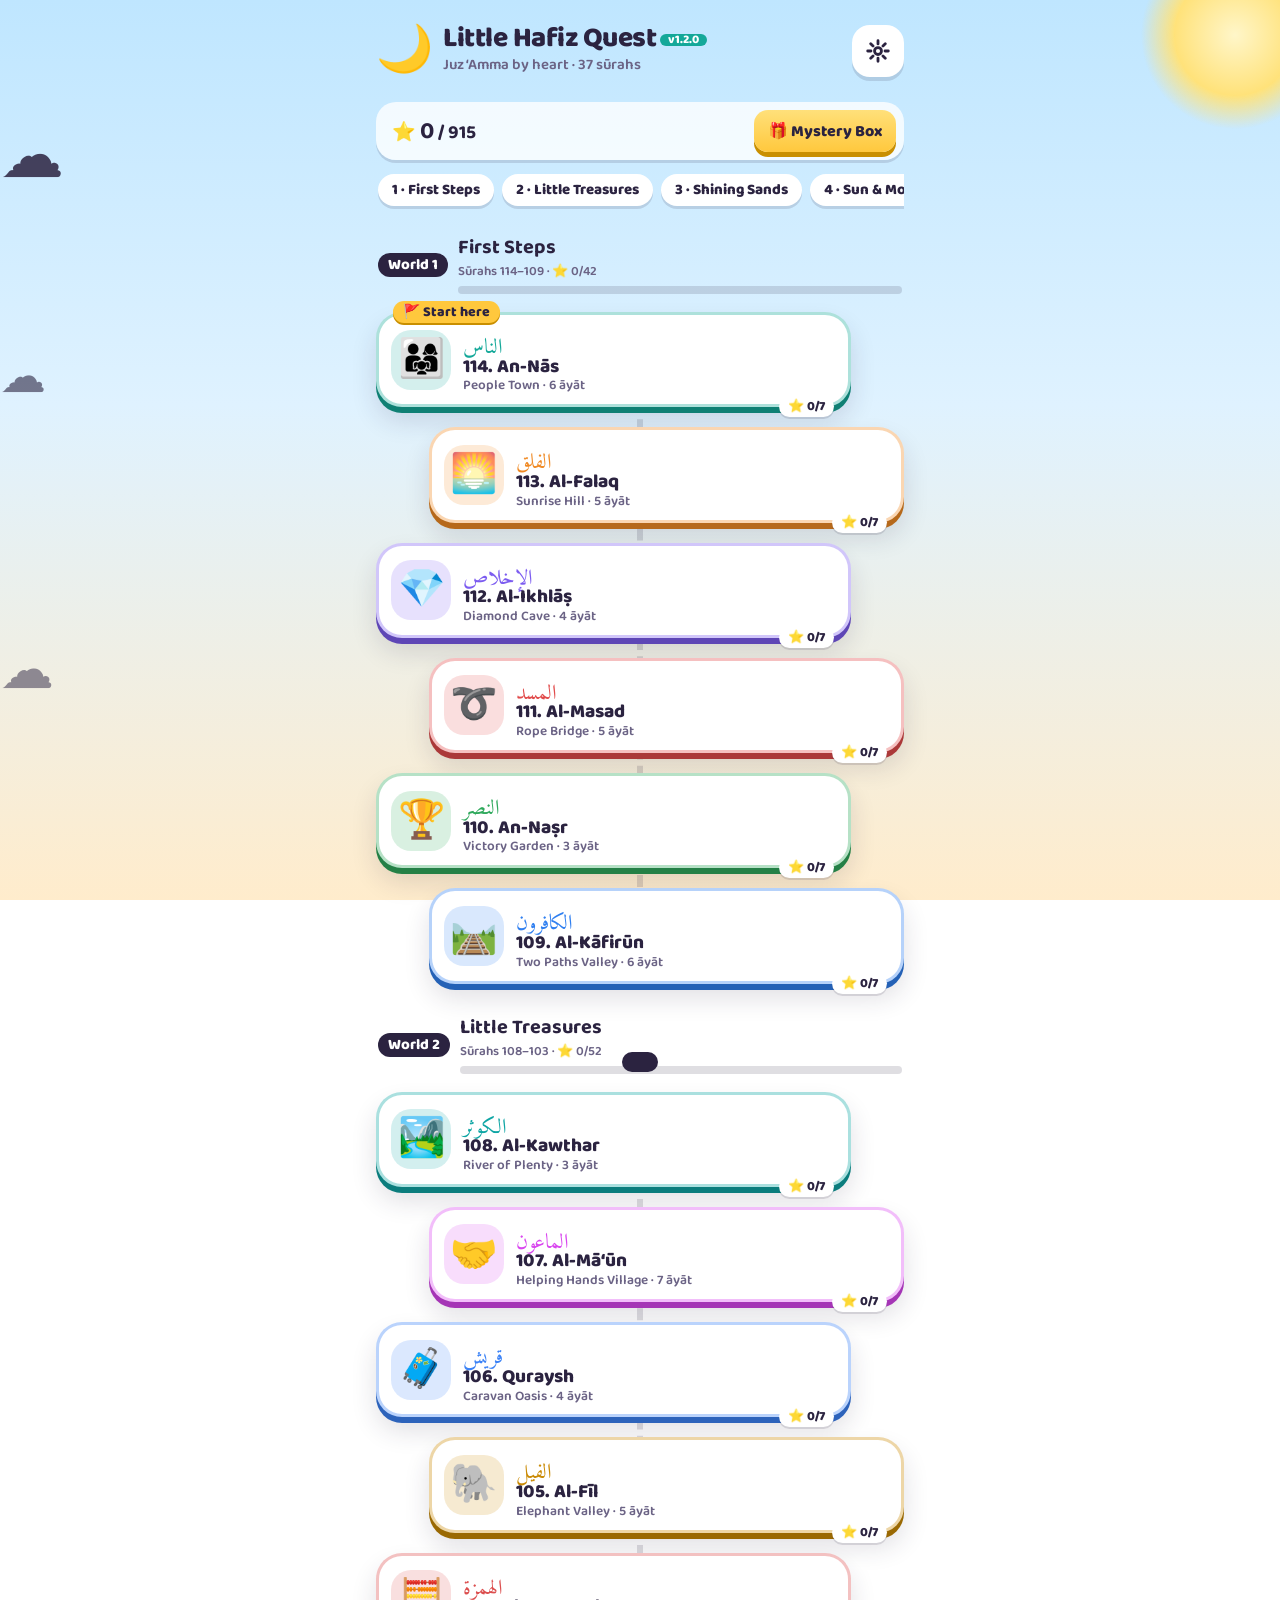
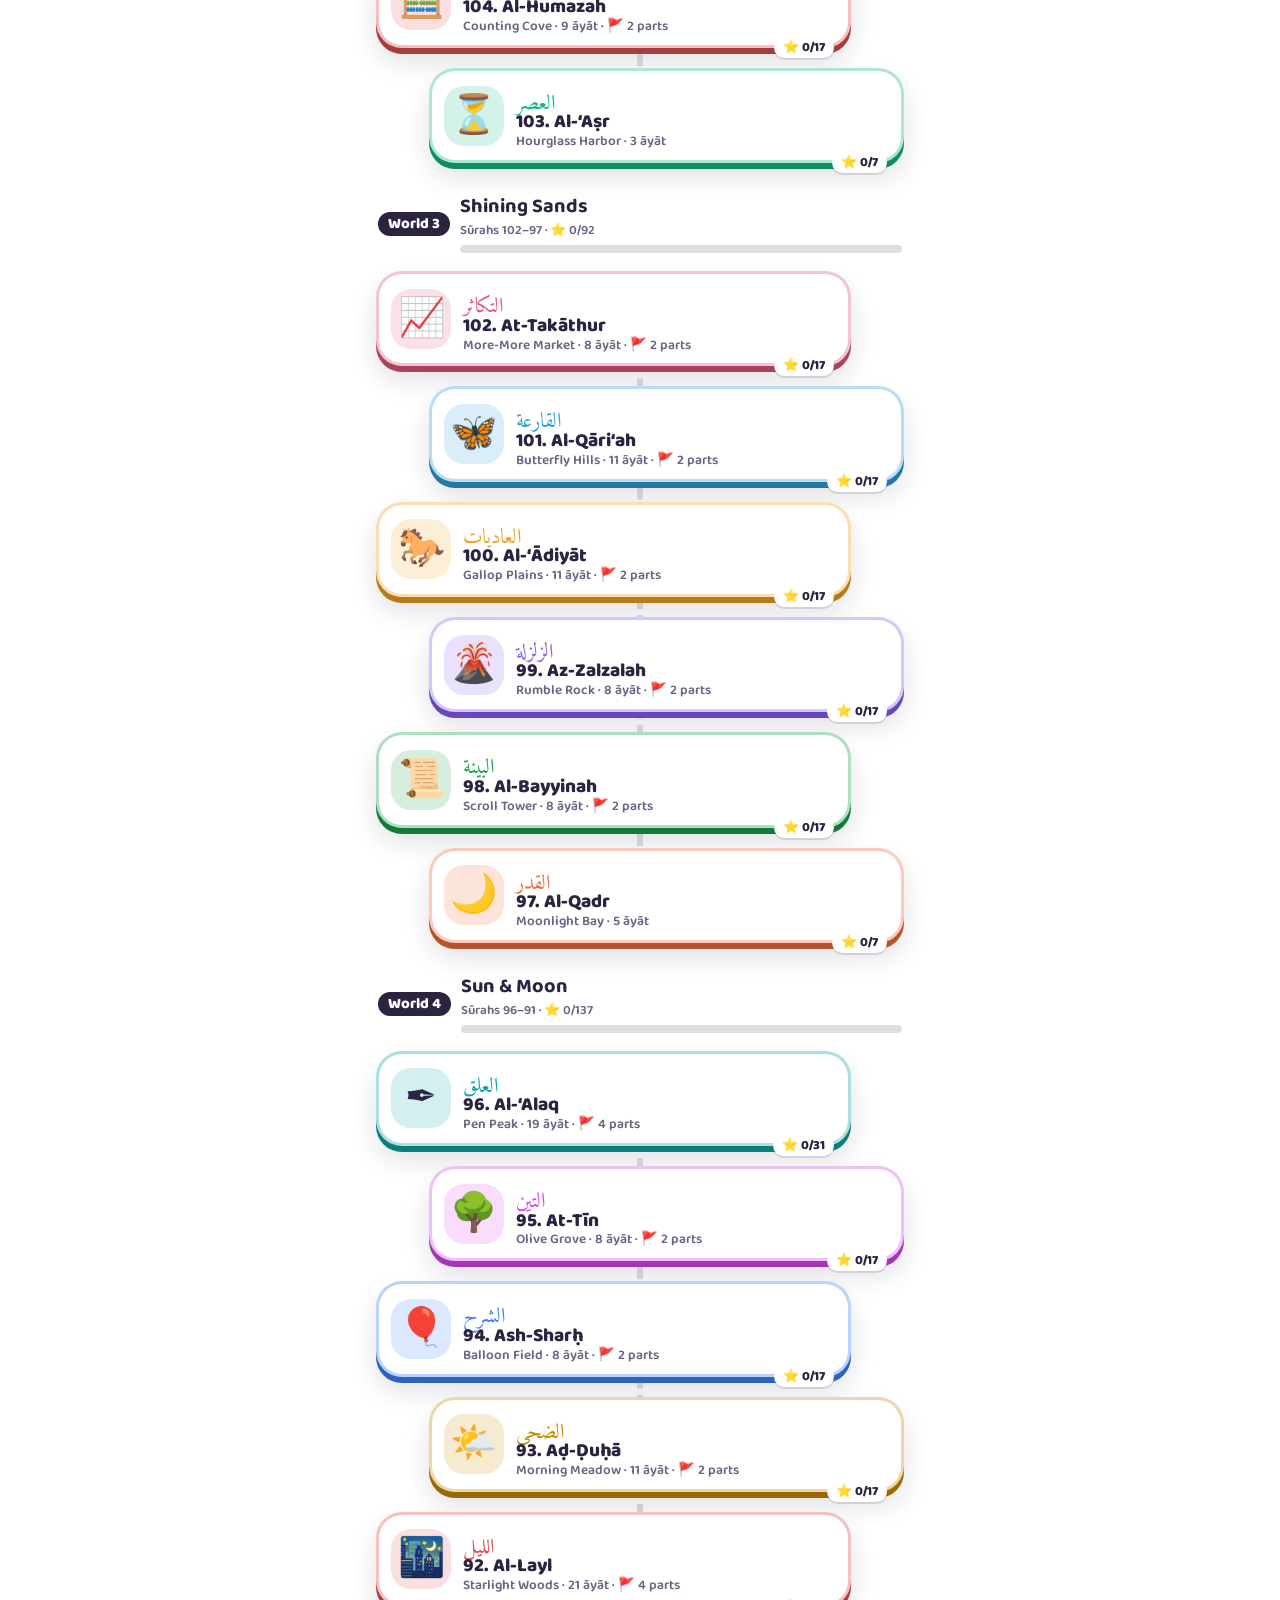
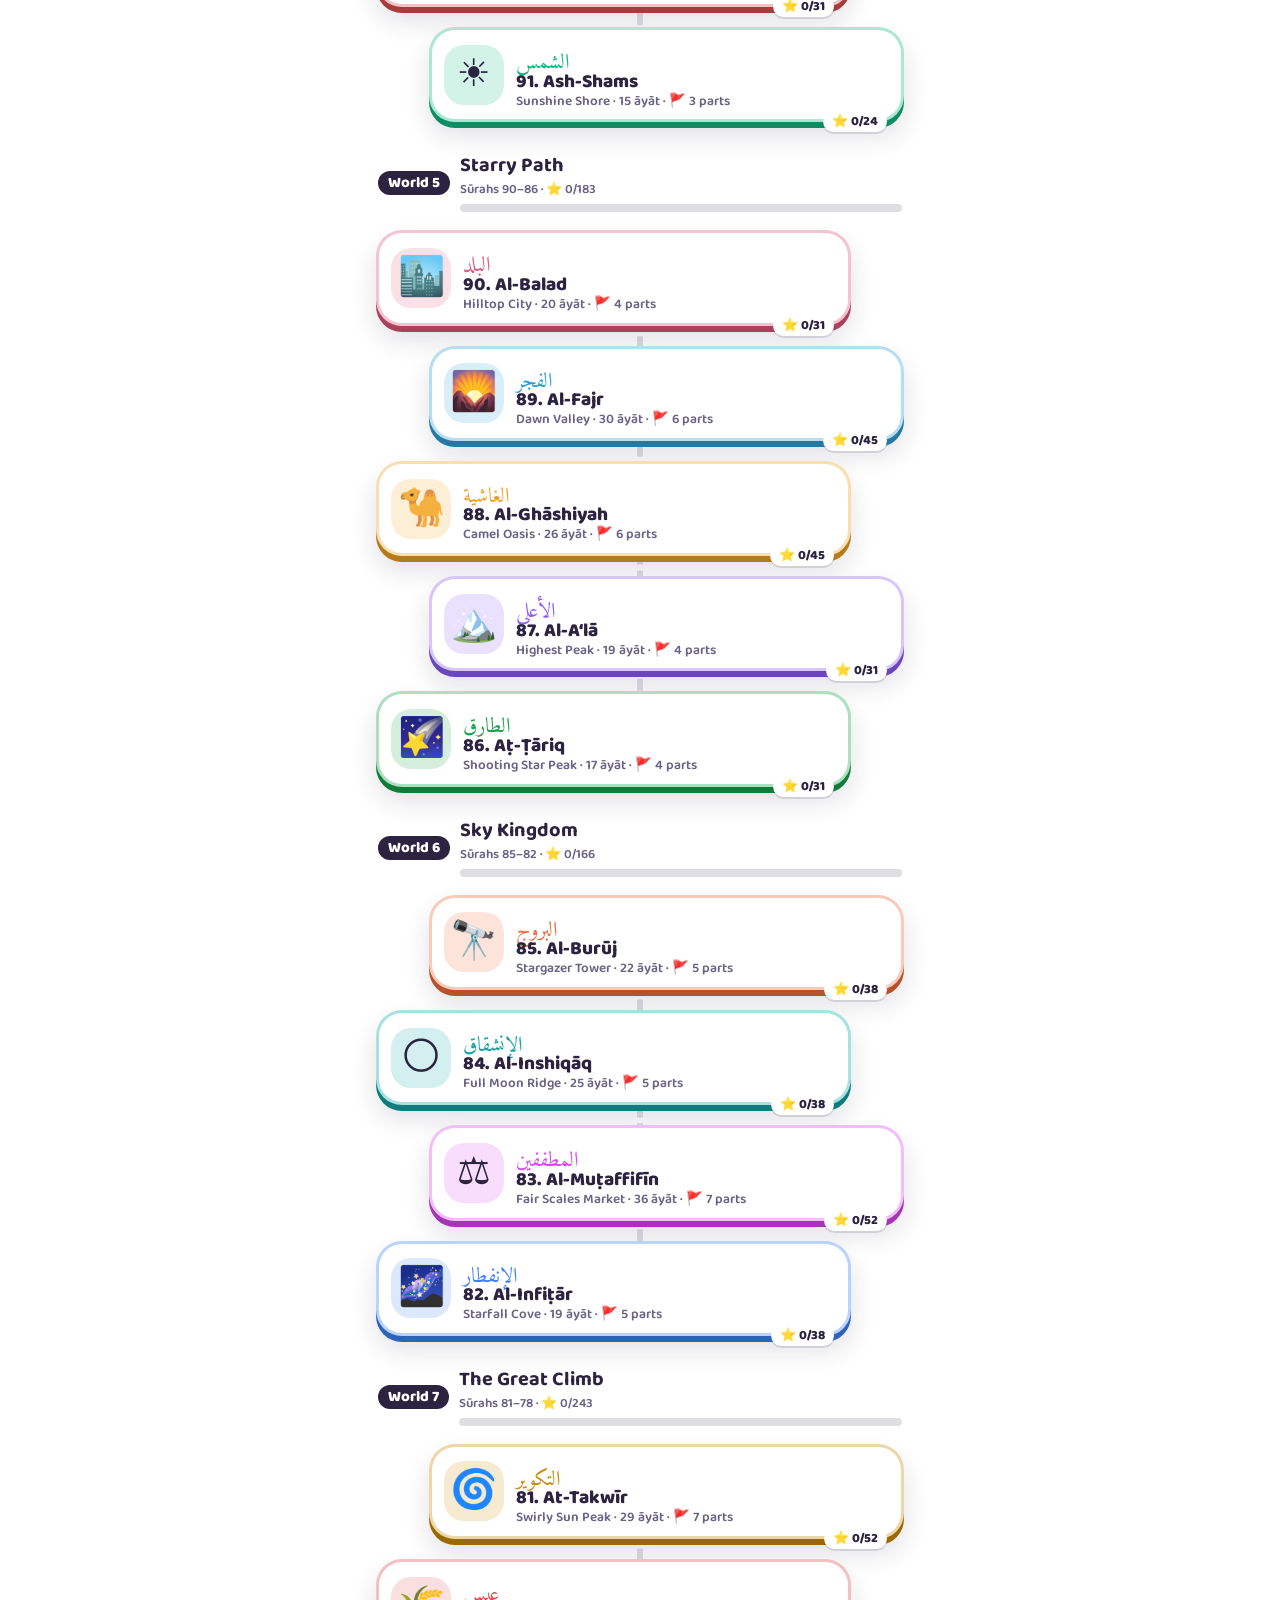
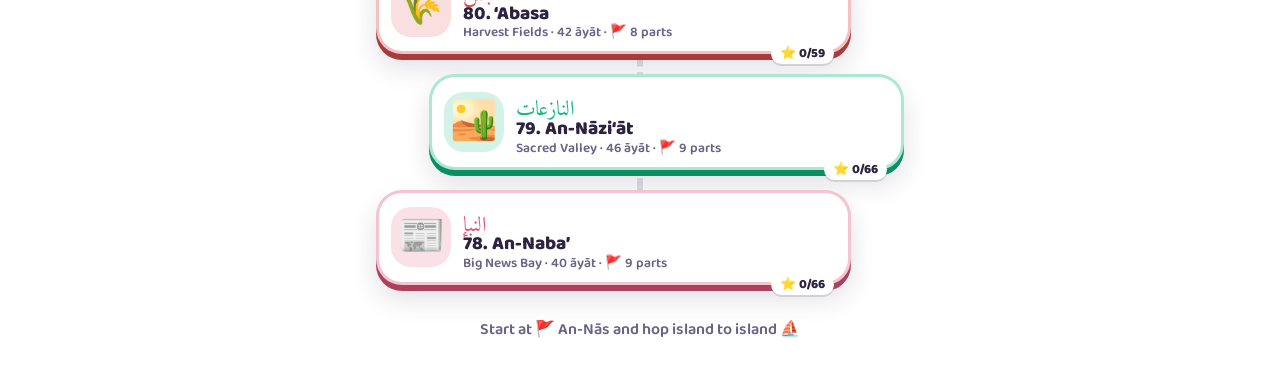
==== index.html @ 3adbea92 "Little Hafiz Quest v1.2.0 Co-Authored-By: Claude Opus 5.5 <noreply@anthropic.com>" ====
<!doctype html>
<!--
  Little Hafiz Quest
  A picture-and-gesture game for memorizing Juz ‘Amma (sūrahs 78–114) with a child.
  Everything it needs is in this folder: no accounts, no tracking, no requests to other websites.
  See README.md for how to use, edit and publish it.
-->
<html lang="en">
<head>
  <meta charset="utf-8">
  <meta name="viewport" content="width=device-width, initial-scale=1, viewport-fit=cover">
  <title>Little Hafiz Quest</title>
  <meta name="description" content="A fun picture-and-gesture game that helps young children memorize Juz ‘Amma, with a grown-up who reads the Arabic.">

  <!--
    Content Security Policy: only this site's own files may load. No third-party scripts, fonts or trackers.
    'unsafe-inline' is allowed for styles only, because each sūrah's colours are passed as inline CSS variables.
  -->
  <meta http-equiv="Content-Security-Policy" content="default-src 'self'; script-src 'self'; style-src 'self' 'unsafe-inline'; img-src 'self' data:; font-src 'self'; media-src 'self'; connect-src 'self'; worker-src 'self'; object-src 'none'; base-uri 'none'; form-action 'none'">
  <meta name="referrer" content="no-referrer">

  <!-- Home Screen app -->
  <link rel="manifest" href="manifest.webmanifest">
  <meta name="theme-color" content="#bfe6ff" media="(prefers-color-scheme: light)">
  <meta name="theme-color" content="#0e0f2d" media="(prefers-color-scheme: dark)">
  <meta name="mobile-web-app-capable" content="yes">
  <meta name="apple-mobile-web-app-capable" content="yes">
  <meta name="apple-mobile-web-app-title" content="Hafiz Quest">
  <meta name="apple-mobile-web-app-status-bar-style" content="default">
  <link rel="icon" type="image/png" sizes="192x192" href="icons/icon-192.png">
  <link rel="apple-touch-icon" href="icons/apple-touch-icon.png">

  <link rel="preload" href="fonts/amiri-quran.woff2" as="font" type="font/woff2" crossorigin>
  <link rel="stylesheet" href="css/game.css">
</head>
<body>
  <!-- Decorative sky: sun (or moon in dim mode), stars and drifting clouds -->
  <div id="sky" aria-hidden="true">
    <div class="twinkle"></div>
    <div class="sun"></div>
    <div class="clouds"><div class="cloud c1">☁️</div><div class="cloud c2">☁️</div><div class="cloud c3">☁️</div></div>
  </div>

  <!-- The game draws every screen inside #app (see js/game.js) -->
  <main id="app">
    <noscript>
      <div class="sheet noscript">
        <div class="noscript-moon">🌙</div>
        <h3>Little Hafiz Quest needs a web browser</h3>
        <p class="saveinfo">This looks like a preview, and previews can't run games. Open the Little Hafiz Quest <b>link</b> in Safari, Chrome, Edge or Firefox instead.</p>
      </div>
    </noscript>
  </main>

  <div id="modal" role="dialog" aria-modal="true"></div>
  <div id="toast" role="status" aria-live="polite"></div>
  <div id="fx" aria-hidden="true"></div>

  <script src="js/data.js"></script>
  <script src="js/game.js"></script>
</body>
</html>
---- css/game.css ----
/*
 * Little Hafiz Quest: styles
 * ==========================
 * Colours are tokens on :root. Light values come first; the dim (night) palette is applied when
 *   - the grown-up picks "Dim" in settings            -> <html data-mode="dim">
 *   - or the setting is "Auto" and the device is dark  -> prefers-color-scheme: dark
 * Per-sūrah colours are passed as inline CSS variables (--c, --c14, ...) computed in js/game.js,
 * so no modern-only colour functions are needed (works on older Safari, Firefox and Samsung Internet).
 */
/* ---------- fonts (all bundled in /fonts, SIL Open Font License) ---------- */
@font-face {
  font-family: 'Amiri Quran';
  font-style: normal;
  font-weight: 400;
  font-display: block;
  src: url(../fonts/amiri-quran.woff2) format('woff2');
}
@font-face {
  font-family: 'Baloo 2';
  font-style: normal;
  font-weight: 400 800;
  font-display: swap;
  src: url(../fonts/baloo-2-latin-ext.woff2) format('woff2');
  unicode-range: U+0100-02BA, U+02BD-02C5, U+02C7-02CC, U+02CE-02D7, U+02DD-02FF, U+0304, U+0308, U+0329, U+1D00-1DBF,
    U+1E00-1E9F, U+1EF2-1EFF, U+2020, U+20A0-20AB, U+20AD-20C0, U+2113, U+2C60-2C7F, U+A720-A7FF;
}
@font-face {
  font-family: 'Baloo 2';
  font-style: normal;
  font-weight: 400 800;
  font-display: swap;
  src: url(../fonts/baloo-2-latin.woff2) format('woff2');
  /* Combining accents (U+0304 etc.) are deliberately left to the latin-ext file above. If this file also
     claimed them, browsers could split "ā" into "a" + a loose macron and draw the macron over the next letter. */
  unicode-range: U+0000-00FF, U+0131, U+0152-0153, U+02BB-02BC, U+02C6, U+02DA, U+02DC, U+2000-206F, U+20AC, U+2122,
    U+2191, U+2193, U+2212, U+2215, U+FEFF, U+FFFD;
}

:root {
  --ink: #2b2340;
  --soft: #6b6385;
  --card: #ffffff;
  --card2: #fffaf1;
  --chip: #fff3d6;
  --bg1: #bfe6ff;
  --bg2: #ffeccc;
  --bgmid: #dff2ff;
  --glass: rgba(255, 255, 255, 0.78);
  --line: rgba(43, 35, 64, 0.15);
  --shd: rgba(43, 35, 64, 0.14);
  --slot: rgba(255, 255, 255, 0.5);
  --stone: #d8d2c4;
  --stone2: #b3ab99;
  --okbg: #e8fff1;
  --pat: #fff8dc;
  --patb: #f0c64a;
  --twinbg: #ffe3f1;
  --twin: #c2357b;
  --gold: #ffc83d;
  --gold2: #ff9f1c;
  --go: #2fbf71;
  --go2: #1f9a58;
  --c: #14a899;
  --r: 26px;
  --barbg: rgba(205, 235, 255, 0.86);
  --sunbg: radial-gradient(circle, #fff6c9 0%, #ffe27a 45%, rgba(255, 214, 90, 0) 70%);
  --sunop: 1;
  --cloudop: 1;
  --twop: 0;
  --c14: rgba(20, 168, 153, 0.14);
  --c18: rgba(20, 168, 153, 0.18);
  --c30: rgba(20, 168, 153, 0.3);
  --c35: rgba(20, 168, 153, 0.35);
  --cd: #0f7d72;
  --gutl: max(16px, env(safe-area-inset-left, 0px));
  --gutr: max(16px, env(safe-area-inset-right, 0px));
  color-scheme: light;
}
@media (prefers-color-scheme: dark) {
  :root:not([data-theme='light']):not([data-mode='light']) {
    --ink: #f1edff;
    --soft: #b9b1dc;
    --card: #252149;
    --card2: #2d2856;
    --chip: #3a3163;
    --bg1: #0e0f2d;
    --bg2: #271a43;
    --bgmid: #16163a;
    --glass: rgba(37, 33, 73, 0.82);
    --line: rgba(255, 255, 255, 0.16);
    --shd: rgba(0, 0, 0, 0.38);
    --slot: rgba(255, 255, 255, 0.05);
    --stone: #4a4472;
    --stone2: #2e2953;
    --okbg: #173f30;
    --pat: #352f19;
    --patb: #8a7424;
    --twinbg: #4a2240;
    --twin: #ff9fd0;
    --gold: #f2b632;
    --gold2: #f08c1a;
    --go: #27a862;
    --go2: #16733f;
    --barbg: rgba(14, 15, 45, 0.86);
    --sunbg: radial-gradient(circle, #f4f1ff 0%, #c9c2ff 30%, rgba(140, 130, 255, 0) 68%);
    --sunop: 0.7;
    --cloudop: 0.14;
    --twop: 0.8;
    color-scheme: dark;
  }
}
:root[data-theme='dark']:not([data-mode='light']) {
  --ink: #f1edff;
  --soft: #b9b1dc;
  --card: #252149;
  --card2: #2d2856;
  --chip: #3a3163;
  --bg1: #0e0f2d;
  --bg2: #271a43;
  --bgmid: #16163a;
  --glass: rgba(37, 33, 73, 0.82);
  --line: rgba(255, 255, 255, 0.16);
  --shd: rgba(0, 0, 0, 0.38);
  --slot: rgba(255, 255, 255, 0.05);
  --stone: #4a4472;
  --stone2: #2e2953;
  --okbg: #173f30;
  --pat: #352f19;
  --patb: #8a7424;
  --twinbg: #4a2240;
  --twin: #ff9fd0;
  --gold: #f2b632;
  --gold2: #f08c1a;
  --go: #27a862;
  --go2: #16733f;
  --barbg: rgba(14, 15, 45, 0.86);
  --sunbg: radial-gradient(circle, #f4f1ff 0%, #c9c2ff 30%, rgba(140, 130, 255, 0) 68%);
  --sunop: 0.7;
  --cloudop: 0.14;
  --twop: 0.8;
  color-scheme: dark;
}
:root[data-mode='dim'] {
  --ink: #f1edff;
  --soft: #b9b1dc;
  --card: #252149;
  --card2: #2d2856;
  --chip: #3a3163;
  --bg1: #0e0f2d;
  --bg2: #271a43;
  --bgmid: #16163a;
  --glass: rgba(37, 33, 73, 0.82);
  --line: rgba(255, 255, 255, 0.16);
  --shd: rgba(0, 0, 0, 0.38);
  --slot: rgba(255, 255, 255, 0.05);
  --stone: #4a4472;
  --stone2: #2e2953;
  --okbg: #173f30;
  --pat: #352f19;
  --patb: #8a7424;
  --twinbg: #4a2240;
  --twin: #ff9fd0;
  --gold: #f2b632;
  --gold2: #f08c1a;
  --go: #27a862;
  --go2: #16733f;
  --barbg: rgba(14, 15, 45, 0.86);
  --sunbg: radial-gradient(circle, #f4f1ff 0%, #c9c2ff 30%, rgba(140, 130, 255, 0) 68%);
  --sunop: 0.7;
  --cloudop: 0.14;
  --twop: 0.8;
  color-scheme: dark;
}
* {
  box-sizing: border-box;
  -webkit-tap-highlight-color: transparent;
}
html,
body {
  margin: 0;
  min-height: 100%;
}
html {
  -webkit-text-size-adjust: 100%;
  text-size-adjust: 100%;
}
button,
[data-act] {
  touch-action: manipulation;
}
body {
  background-color: var(--bg1);
  font-family: 'Baloo 2', ui-rounded, system-ui, sans-serif;
  color: var(--ink);
  background: linear-gradient(180deg, var(--bg1) 0%, var(--bgmid) 45%, var(--bg2) 100%);
  background-attachment: fixed;
  min-height: 100vh;
  overflow-x: hidden;
  transition:
    background 0.4s,
    color 0.4s;
}
button,
select {
  font: inherit;
  color: inherit;
  cursor: pointer;
  border: 0;
  background: none;
}
h1,
h2,
h3,
p {
  margin: 0;
}
svg.i {
  width: 26px;
  height: 26px;
  fill: none;
  stroke: currentColor;
  stroke-width: 2.6;
  stroke-linecap: round;
  stroke-linejoin: round;
}

/* ---------- sky ---------- */
#sky {
  position: fixed;
  top: 0;
  right: 0;
  bottom: 0;
  left: 0;
  pointer-events: none;
  z-index: 0;
  overflow: hidden;
}
.sun {
  position: absolute;
  top: -60px;
  right: -50px;
  width: 190px;
  height: 190px;
  border-radius: 50%;
  background: var(--sunbg);
  opacity: var(--sunop);
  animation: glow 5s ease-in-out infinite;
}
.cloud {
  position: absolute;
  font-size: 64px;
  opacity: 0.85;
  animation: drift linear infinite;
}
.clouds {
  opacity: var(--cloudop);
}
.cloud.c1 {
  top: 12%;
  animation-duration: 60s;
  animation-delay: -10s;
}
.cloud.c2 {
  top: 38%;
  font-size: 46px;
  opacity: 0.6;
  animation-duration: 85s;
  animation-delay: -40s;
}
.cloud.c3 {
  top: 70%;
  font-size: 54px;
  opacity: 0.5;
  animation-duration: 70s;
  animation-delay: -25s;
}
.twinkle {
  position: absolute;
  top: 0;
  right: 0;
  bottom: 0;
  left: 0;
  opacity: var(--twop);
  transition: opacity 0.6s;
  background-image: radial-gradient(1.6px 1.6px at 12% 18%, #fff 50%, transparent 51%),
    radial-gradient(1.4px 1.4px at 32% 8%, #fff 50%, transparent 51%),
    radial-gradient(1.8px 1.8px at 58% 22%, #fff 50%, transparent 51%),
    radial-gradient(1.2px 1.2px at 78% 40%, #fff 50%, transparent 51%),
    radial-gradient(1.5px 1.5px at 8% 55%, #fff 50%, transparent 51%),
    radial-gradient(1.3px 1.3px at 44% 62%, #fff 50%, transparent 51%),
    radial-gradient(1.7px 1.7px at 88% 72%, #fff 50%, transparent 51%),
    radial-gradient(1.2px 1.2px at 22% 86%, #fff 50%, transparent 51%),
    radial-gradient(1.5px 1.5px at 66% 90%, #fff 50%, transparent 51%),
    radial-gradient(1.3px 1.3px at 92% 12%, #fff 50%, transparent 51%);
  animation: twk 4s ease-in-out infinite;
}
@keyframes twk {
  50% {
    filter: brightness(0.4);
  }
}
@keyframes drift {
  from {
    transform: translateX(-120px);
  }
  to {
    transform: translateX(110vw);
  }
}
@keyframes glow {
  50% {
    transform: scale(1.08);
  }
}

/* ---------- layout ---------- */
#app {
  position: relative;
  z-index: 1;
  max-width: 560px;
  margin: 0 auto;
  padding-top: calc(14px + env(safe-area-inset-top, 0px));
  padding-bottom: calc(48px + env(safe-area-inset-bottom, 0px));
  padding-left: var(--gutl);
  padding-right: var(--gutr);
}
body::before {
  content: '';
  position: fixed;
  top: 0;
  left: 0;
  right: 0;
  height: env(safe-area-inset-top, 0px);
  z-index: 13;
  background: var(--bg1);
}
.screen {
  animation: enter 0.45s cubic-bezier(0.2, 1.4, 0.4, 1);
}
@keyframes enter {
  from {
    opacity: 0;
    transform: translateY(18px) scale(0.97);
  }
}
.row {
  display: flex;
  gap: 12px;
  justify-content: center;
  flex-wrap: wrap;
  margin-top: 14px;
}
.h2 {
  font-size: 20px;
  font-weight: 800;
  margin: 18px 4px 8px;
}

/* ---------- buttons ---------- */
.btn {
  display: inline-flex;
  align-items: center;
  justify-content: center;
  gap: 8px;
  min-height: 58px;
  padding: 10px 22px;
  border-radius: 20px;
  font-weight: 800;
  font-size: 20px;
  background: var(--card);
  box-shadow: 0 5px 0 var(--shd);
  transition:
    transform 0.08s,
    box-shadow 0.08s;
}
.btn:active {
  transform: translateY(4px);
  box-shadow: 0 1px 0 var(--shd);
}
.btn.go {
  background: linear-gradient(180deg, #4fdc8f, var(--go));
  color: #fff;
  box-shadow: 0 5px 0 var(--go2);
  text-shadow: 0 1px 0 rgba(0, 0, 0, 0.15);
}
.btn.go:active {
  box-shadow: 0 1px 0 var(--go2);
}
.btn.gold {
  background: linear-gradient(180deg, #ffe07a, var(--gold));
  box-shadow: 0 5px 0 #c98f00;
  color: #2b2340;
}
.btn.ghost {
  background: var(--glass);
}
.btn.small {
  min-height: 42px;
  font-size: 16px;
  padding: 6px 14px;
  border-radius: 14px;
}
.btn.danger {
  color: #d23c3c;
}
.btn[disabled] {
  opacity: 0.4;
  pointer-events: none;
}
.btn.wide {
  flex: 1 1 140px;
}
.icon-btn {
  width: 52px;
  height: 52px;
  border-radius: 18px;
  background: var(--card);
  font-size: 26px;
  box-shadow: 0 4px 0 var(--shd);
  display: grid;
  place-items: center;
  flex: none;
}
.icon-btn:active {
  transform: translateY(3px);
  box-shadow: 0 1px 0 var(--shd);
}

/* ---------- sticky top bar with the Listen button ---------- */
.bar {
  position: -webkit-sticky;
  position: sticky;
  top: env(safe-area-inset-top, 0px);
  z-index: 12;
  display: flex;
  align-items: center;
  gap: 8px;
  margin: -14px calc(-1 * var(--gutr)) 10px calc(-1 * var(--gutl));
  padding: 10px var(--gutr) 10px var(--gutl);
  background: var(--barbg);
  -webkit-backdrop-filter: blur(12px);
  backdrop-filter: blur(12px);
}
.bar-title {
  flex: 1;
  min-width: 0;
  text-align: center;
  font-weight: 800;
  font-size: 18px;
  line-height: 1.1;
}
.bar-title small {
  display: block;
  font-size: 13px;
  color: var(--soft);
  font-weight: 600;
  white-space: nowrap;
  overflow: hidden;
  text-overflow: ellipsis;
}
.bar .icon-btn {
  width: 46px;
  height: 46px;
  border-radius: 16px;
}
.listen {
  flex: none;
  display: none;
  align-items: center;
  gap: 6px;
  height: 56px;
  padding: 0 12px 0 8px;
  border-radius: 20px;
  color: #fff;
  text-align: left;
  position: relative;
  background: linear-gradient(180deg, #ffa94d, #ff7a1a);
  box-shadow: 0 5px 0 #c95300;
  transition: transform 0.08s;
}
.listen.show {
  display: flex;
}
.listen:active {
  transform: translateY(4px);
  box-shadow: 0 1px 0 #c95300;
}
.listen .ic {
  width: 40px;
  height: 40px;
  border-radius: 50%;
  background: rgba(255, 255, 255, 0.22);
  display: grid;
  place-items: center;
  position: relative;
}
.listen svg {
  width: 26px;
  height: 26px;
  fill: none;
  stroke: #fff;
  stroke-width: 2.6;
  stroke-linecap: round;
  stroke-linejoin: round;
}
.listen .stop {
  display: none;
  width: 15px;
  height: 15px;
  border-radius: 4px;
  background: #fff;
}
.listen.playing svg {
  display: none;
}
.listen.playing .stop {
  display: block;
}
.listen.playing .ic::before,
.listen.playing .ic::after {
  content: '';
  position: absolute;
  top: 0;
  right: 0;
  bottom: 0;
  left: 0;
  border-radius: 50%;
  border: 3px solid #fff;
  animation: ring 1.4s ease-out infinite;
}
.listen.playing .ic::after {
  animation-delay: 0.7s;
}
@keyframes ring {
  from {
    transform: scale(1);
    opacity: 0.9;
  }
  to {
    transform: scale(1.6);
    opacity: 0;
  }
}
.listen b {
  display: block;
  font-size: 17px;
  line-height: 1;
  text-shadow: 0 1px 0 rgba(0, 0, 0, 0.15);
}
.listen small {
  display: block;
  font-size: 11.5px;
  font-weight: 700;
  opacity: 0.92;
  line-height: 1.1;
  white-space: nowrap;
}
.listen .rep {
  position: absolute;
  top: -8px;
  right: -6px;
  background: var(--card);
  color: var(--ink);
  border-radius: 99px;
  font-size: 12px;
  font-weight: 800;
  padding: 0 6px;
  box-shadow: 0 2px 0 var(--shd);
}

/* ---------- home ---------- */
.top {
  display: flex;
  align-items: center;
  justify-content: space-between;
  gap: 12px;
}
.logo {
  display: flex;
  align-items: center;
  gap: 10px;
}
.logo .moon {
  font-size: 46px;
  animation: bob 3s ease-in-out infinite;
}
.logo h1 {
  font-size: 28px;
  line-height: 1;
  font-weight: 800;
  letter-spacing: -0.5px;
}
.logo p {
  font-size: 15px;
  color: var(--soft);
  font-weight: 600;
}
.ver {
  display: inline-block;
  font-size: 12px;
  font-weight: 800;
  background: var(--c);
  color: #fff;
  border-radius: 99px;
  padding: 0 8px;
  vertical-align: middle;
  margin-left: 4px;
  letter-spacing: 0;
}
.starbar {
  margin: 14px 0 6px;
  background: var(--glass);
  border-radius: 20px;
  padding: 8px 8px 8px 16px;
  display: flex;
  align-items: center;
  justify-content: space-between;
  font-size: 19px;
  font-weight: 700;
  box-shadow: 0 3px 0 var(--shd);
}
.starbar b {
  font-size: 24px;
}
.gift {
  animation: wiggle 2.6s ease-in-out infinite;
}
.chips {
  display: flex;
  gap: 8px;
  overflow-x: auto;
  padding: 8px 2px 4px;
  scrollbar-width: none;
}
.chips::-webkit-scrollbar {
  display: none;
}
.chip {
  flex: none;
  background: var(--card);
  border-radius: 99px;
  padding: 4px 14px;
  font-weight: 800;
  font-size: 15px;
  box-shadow: 0 3px 0 var(--shd);
}
.world-h {
  display: flex;
  align-items: center;
  gap: 10px;
  margin: 26px 2px 4px;
  scroll-margin-top: 10px;
}
.world-h .wn {
  background: var(--ink);
  color: var(--card);
  border-radius: 12px;
  padding: 0 10px;
  font-weight: 800;
  font-size: 15px;
}
.world-h b {
  font-size: 20px;
  line-height: 1.1;
}
.world-h small {
  display: block;
  color: var(--soft);
  font-weight: 600;
  font-size: 13px;
}
.pbar {
  height: 8px;
  border-radius: 99px;
  background: var(--line);
  overflow: hidden;
  margin-top: 4px;
}
.pbar i {
  display: block;
  height: 100%;
  background: linear-gradient(90deg, var(--gold), var(--gold2));
  border-radius: 99px;
}
.map {
  position: relative;
  display: flex;
  flex-direction: column;
  gap: 20px;
  padding: 14px 0 6px;
}
.map::before {
  content: '';
  position: absolute;
  left: 50%;
  top: 30px;
  bottom: 30px;
  border-left: 6px dashed var(--line);
  transform: translateX(-3px);
}
.island {
  position: relative;
  width: 90%;
  display: flex;
  align-items: center;
  gap: 12px;
  text-align: left;
  background: var(--card);
  border-radius: var(--r);
  padding: 10px 12px;
  box-shadow:
    0 6px 0 var(--cd),
    0 14px 26px var(--shd);
  border: 3px solid var(--c35);
  transition: transform 0.1s;
}
.island.l {
  align-self: flex-start;
}
.island.r {
  align-self: flex-end;
}
.island:active {
  transform: translateY(4px) scale(0.99);
}
.isle-icon {
  font-size: 38px;
  width: 60px;
  height: 60px;
  flex: none;
  display: grid;
  place-items: center;
  border-radius: 20px;
  background: var(--c18);
  animation: bob 3.2s ease-in-out infinite;
}
.island:nth-child(2n) .isle-icon {
  animation-delay: -1.4s;
}
.isle-text {
  display: flex;
  flex-direction: column;
  min-width: 0;
  flex: 1;
}
.isle-ar {
  font-family: 'Amiri Quran', serif;
  font-size: 21px;
  line-height: 1.5;
  direction: rtl;
  text-align: left;
  color: var(--c);
}
.isle-en {
  font-size: 19px;
  font-weight: 800;
  line-height: 1.1;
}
.isle-sub {
  font-size: 13.5px;
  color: var(--soft);
  font-weight: 600;
  line-height: 1.25;
}
.isle-stars {
  position: absolute;
  bottom: -13px;
  right: 14px;
  background: var(--card);
  border-radius: 12px;
  padding: 0 9px;
  font-size: 13px;
  font-weight: 800;
  box-shadow: 0 2px 0 var(--shd);
}
.flag {
  position: absolute;
  top: -14px;
  left: 14px;
  background: var(--gold);
  color: #2b2340;
  border-radius: 12px;
  padding: 0 10px;
  font-size: 14px;
  font-weight: 800;
  box-shadow: 0 2px 0 #c98f00;
}
.foot {
  text-align: center;
  color: var(--soft);
  font-weight: 600;
  margin-top: 26px;
  font-size: 16px;
}

/* ---------- bars & hub ---------- */
.hero {
  text-align: center;
  padding: 4px 0 8px;
}
.hero-icon {
  font-size: 80px;
  line-height: 1.1;
}
.hero-ar {
  font-family: 'Amiri Quran', serif;
  font-size: 38px;
  line-height: 1.6;
  color: var(--c);
}
.hero-en {
  font-weight: 700;
  color: var(--soft);
}
.story {
  display: flex;
  gap: 8px;
  overflow-x: auto;
  padding: 10px 2px 14px;
  scrollbar-width: none;
}
.story::-webkit-scrollbar {
  display: none;
}
.story-cell {
  flex: none;
  min-width: 76px;
  background: var(--card);
  border-radius: 18px;
  padding: 6px 8px;
  box-shadow: 0 4px 0 var(--shd);
  display: flex;
  flex-direction: column;
  align-items: center;
  font-size: 28px;
  line-height: 1.2;
}
.num {
  display: inline-grid;
  place-items: center;
  min-width: 26px;
  height: 26px;
  padding: 0 5px;
  border-radius: 99px;
  background: var(--c);
  color: #fff;
  font-size: 15px;
  font-weight: 800;
  line-height: 1;
}
.pattern {
  background: var(--pat);
  border: 2px dashed var(--patb);
  border-radius: 18px;
  padding: 10px 14px;
  font-size: 16px;
  line-height: 1.35;
}
.acts {
  display: grid;
  grid-template-columns: 1fr 1fr;
  gap: 12px;
  margin-top: 14px;
}
.act {
  background: var(--card);
  border-radius: 24px;
  padding: 14px 12px 12px;
  text-align: center;
  box-shadow:
    0 6px 0 var(--cd),
    0 10px 20px var(--shd);
  display: flex;
  flex-direction: column;
  align-items: center;
  gap: 2px;
  transition: transform 0.08s;
}
.act.span {
  grid-column: 1/-1;
  flex-direction: row;
  text-align: left;
  gap: 14px;
  padding: 14px 16px;
}
.act.span .ico {
  font-size: 50px;
}
.act:active {
  transform: translateY(4px);
}
.act .ico {
  font-size: 44px;
  line-height: 1.1;
  height: 50px;
  display: grid;
  place-items: center;
}
.act b {
  font-size: 18px;
  line-height: 1.1;
}
.act span.d {
  font-size: 13.5px;
  color: var(--soft);
  line-height: 1.2;
  font-weight: 600;
  display: block;
}
.act .st {
  font-size: 14px;
  letter-spacing: 1px;
  margin-top: 2px;
}
.beads-ico {
  display: flex;
  gap: 3px;
  align-items: center;
  direction: rtl;
}
.beads-ico i {
  width: 13px;
  height: 13px;
  border-radius: 50%;
  display: block;
}
.beads-ico i:nth-child(4) {
  width: 20px;
  height: 20px;
  box-shadow:
    0 0 0 3px var(--card),
    0 0 0 5px currentColor;
}
/* checkpoints */
.cps {
  display: flex;
  flex-direction: column;
  gap: 12px;
}
.cp {
  display: flex;
  align-items: center;
  gap: 12px;
  background: var(--card);
  border-radius: 22px;
  padding: 12px 14px;
  text-align: left;
  box-shadow: 0 5px 0 var(--cd);
  position: relative;
}
.cp:active {
  transform: translateY(3px);
}
.cp .cpn {
  flex: none;
  width: 52px;
  height: 52px;
  border-radius: 16px;
  display: grid;
  place-items: center;
  font-size: 24px;
  font-weight: 800;
  background: var(--c18);
  line-height: 1;
}
.cp .cpn small {
  display: block;
  font-size: 11px;
}
.cp .cpt {
  flex: 1;
  min-width: 0;
}
.cp .cpt b {
  font-size: 18px;
  display: block;
  line-height: 1.15;
}
.cp .cpt .pics {
  font-size: 22px;
  white-space: nowrap;
  overflow: hidden;
  text-overflow: ellipsis;
  display: block;
}
.cp .cps-st {
  font-weight: 800;
  font-size: 14px;
  color: var(--soft);
  white-space: nowrap;
}
.cp.suggest {
  outline: 4px solid var(--gold);
  outline-offset: 2px;
}
.cp.suggest::after {
  content: 'Next up';
  position: absolute;
  top: -12px;
  right: 14px;
  background: var(--gold);
  color: #2b2340;
  font-size: 12px;
  font-weight: 800;
  border-radius: 10px;
  padding: 0 8px;
}

/* ---------- ayah card ---------- */
.dots {
  display: flex;
  align-items: center;
  height: 18px;
  gap: 6px;
  justify-content: center;
  margin: 2px 0 10px;
  flex-wrap: wrap;
}
.dot {
  flex: none;
  width: 12px;
  height: 12px;
  border-radius: 50%;
  background: var(--line);
  transition: 0.3s;
}
.dot.done {
  background: var(--c);
}
.dot.cur {
  background: var(--gold2);
  transform: scale(1.4);
  box-shadow: 0 0 0 4px rgba(255, 159, 28, 0.25);
}
.card {
  background: var(--card);
  border-radius: 30px;
  padding: 14px 14px 16px;
  box-shadow:
    0 6px 0 var(--shd),
    0 14px 28px var(--shd);
  text-align: center;
  position: relative;
  border: 3px solid var(--c30);
}
.ayah-tag {
  display: inline-flex;
  align-items: center;
  gap: 8px;
  font-weight: 800;
  font-size: 17px;
  background: var(--c14);
  border-radius: 99px;
  padding: 2px 12px 2px 4px;
}
.twin {
  display: inline-block;
  margin-left: 6px;
  background: var(--twinbg);
  color: var(--twin);
  border-radius: 99px;
  padding: 0 10px;
  font-size: 14px;
  font-weight: 800;
  animation: wiggle 2s infinite;
}
.scene {
  display: flex;
  justify-content: center;
  align-items: center;
  gap: 4px;
  min-height: 150px;
  font-size: 64px;
  font-size: clamp(64px, 20vw, 100px);
  line-height: 1;
  margin: 6px 0 2px;
  user-select: none;
}
.scene.sm {
  min-height: 0;
  font-size: 52px;
}
.scene .e {
  display: inline-block;
}
.gest {
  display: inline-block;
  margin-top: 4px;
  background: var(--chip);
  border-radius: 16px;
  padding: 6px 14px;
  font-weight: 700;
  font-size: 18px;
  line-height: 1.25;
}
.gest small {
  display: block;
  font-size: 13px;
  color: var(--soft);
  font-weight: 700;
  text-transform: uppercase;
  letter-spacing: 1px;
}
.ar-box {
  margin-top: 12px;
  background: var(--card2);
  border-radius: 20px;
  padding: 6px 12px 8px;
  position: relative;
}
.ar-label {
  font-size: 12.5px;
  font-weight: 800;
  color: var(--soft);
  text-transform: uppercase;
  letter-spacing: 1px;
}
.ar {
  font-family: 'Amiri Quran', 'Scheherazade New', 'Noto Naskh Arabic', serif;
  direction: rtl;
  font-size: 26px;
  font-size: clamp(26px, 7.6vw, 38px);
  line-height: 2.15;
  transition:
    filter 0.35s,
    opacity 0.35s;
  word-spacing: 4px;
  cursor: pointer;
}
.ar.sm {
  font-size: 23px;
  font-size: clamp(23px, 6.4vw, 31px);
}
.ar.blur {
  filter: blur(11px);
  opacity: 0.45;
}
.ar-tap {
  font-size: 12.5px;
  color: var(--soft);
  font-weight: 700;
}
.tr {
  font-size: 16px;
  color: var(--soft);
  font-weight: 600;
  font-style: italic;
}
.mean {
  font-size: 15.5px;
  margin-top: 6px;
  line-height: 1.3;
  opacity: 0.9;
}
.coach {
  display: flex;
  align-items: center;
  gap: 10px;
  margin: 16px 0 4px;
  background: var(--card);
  border-radius: 20px;
  padding: 10px 14px;
  font-size: 18px;
  font-weight: 700;
  line-height: 1.25;
  box-shadow: 0 3px 0 var(--shd);
}
.coach .owl {
  font-size: 34px;
  flex: none;
  animation: bob 2.4s ease-in-out infinite;
}
.coach .sub {
  font-weight: 600;
  color: var(--soft);
  font-size: 16px;
}

/* repeat bubbles */
.bubbles {
  display: flex;
  justify-content: center;
  gap: 18px;
  margin: 16px 0 4px;
}
.bubble {
  width: 86px;
  height: 86px;
  border-radius: 50%;
  font-weight: 800;
  font-size: 18px;
  color: #fff;
  background: radial-gradient(circle at 32% 28%, #fff 0 9%, #8fd9ff 10%, #3fa7f5 70%, #2a86d8 100%);
  box-shadow:
    0 6px 0 #1f6fb8,
    inset 0 -6px 12px rgba(0, 0, 0, 0.12);
  animation: floaty 2.2s ease-in-out infinite;
  display: grid;
  place-items: center;
}
.bubble:nth-child(2) {
  animation-delay: -0.7s;
}
.bubble:nth-child(3) {
  animation-delay: -1.4s;
}
.bubble.popped {
  background: none;
  box-shadow: none;
  font-size: 54px;
  animation: popin 0.4s cubic-bezier(0.2, 1.8, 0.4, 1);
}
@keyframes popin {
  from {
    transform: scale(0.2);
  }
}
@keyframes floaty {
  50% {
    transform: translateY(-8px);
  }
}

/* chain */
.chain {
  display: flex;
  flex-wrap: wrap;
  gap: 10px;
  justify-content: center;
  margin: 12px 0;
}
.link {
  background: var(--card);
  border-radius: 20px;
  padding: 6px 10px 8px;
  min-width: 84px;
  display: flex;
  flex-direction: column;
  align-items: center;
  gap: 2px;
  box-shadow: 0 4px 0 var(--shd);
  opacity: 0.55;
  transition: 0.25s;
}
.link .pic {
  font-size: 32px;
  line-height: 1.15;
}
.link.bridge {
  border: 3px dashed var(--soft);
}
.link.bridge .num {
  background: var(--soft);
}
.link.lit {
  opacity: 1;
  background: var(--okbg);
  box-shadow: 0 4px 0 var(--go2);
}
.link.cur {
  opacity: 1;
  transform: scale(1.12);
  box-shadow:
    0 0 0 4px var(--gold),
    0 6px 0 #c98f00;
  animation: pulseRing 1.2s infinite;
}
@keyframes pulseRing {
  50% {
    box-shadow:
      0 0 0 9px rgba(255, 200, 61, 0.35),
      0 6px 0 #c98f00;
  }
}

details.adult {
  margin-top: 12px;
  background: var(--glass);
  border-radius: 16px;
  padding: 6px 12px;
  text-align: center;
}
details.adult summary {
  font-weight: 800;
  font-size: 15px;
  color: var(--soft);
  cursor: pointer;
  list-style: none;
}
details.adult summary::-webkit-details-marker {
  display: none;
}

/* stepping stones */
.stones {
  display: flex;
  gap: 8px;
  justify-content: center;
  flex-wrap: wrap;
  margin: 6px 0 12px;
}
.stone {
  width: 52px;
  height: 44px;
  border-radius: 50% 50% 46% 46%;
  background: var(--stone);
  box-shadow: 0 5px 0 var(--stone2);
  display: grid;
  place-items: center;
  font-size: 20px;
  font-weight: 800;
  color: var(--soft);
  transition: 0.3s;
  position: relative;
}
.stones.many .stone {
  width: 40px;
  height: 34px;
  font-size: 15px;
}
.stone.done {
  background: var(--okbg);
  box-shadow: 0 5px 0 var(--go2);
  color: var(--go);
}
.stone.cur {
  background: var(--gold);
  box-shadow: 0 5px 0 #c98f00;
  color: #2b2340;
  transform: translateY(-6px) scale(1.15);
  font-size: 30px;
  z-index: 2;
}
.stones.many .stone.cur {
  font-size: 24px;
}
.stone.cur.empty {
  font-size: 0;
}
.stone.cur::after {
  content: 'tap me!';
  position: absolute;
  top: -22px;
  font-size: 12px;
  font-weight: 800;
  color: var(--soft);
  white-space: nowrap;
  animation: bob 1.4s infinite;
}
.flyfrog {
  position: fixed;
  z-index: 50;
  font-size: 34px;
  pointer-events: none;
  transform: translate(-50%, -50%);
}
.mystery-q {
  width: 150px;
  height: 150px;
  margin: 6px auto;
  border-radius: 50%;
  display: grid;
  place-items: center;
  font-size: 84px;
  font-weight: 800;
  color: #fff;
  background: radial-gradient(circle at 35% 30%, #b9a4ff, #7c5cf0);
  box-shadow: 0 8px 0 #5a3fc4;
  animation: floaty 2s ease-in-out infinite;
}
.first-word {
  display: inline-block;
  font-family: 'Amiri Quran', serif;
  font-size: 36px;
  line-height: 2;
  background: var(--chip);
  border-radius: 16px;
  padding: 0 16px;
  direction: rtl;
  margin-top: 6px;
}
.levels {
  display: flex;
  flex-direction: column;
  gap: 14px;
  margin-top: 10px;
}
.level {
  display: flex;
  align-items: center;
  gap: 14px;
  background: var(--card);
  border-radius: 24px;
  padding: 14px;
  text-align: left;
  box-shadow: 0 6px 0 var(--cd);
}
.level .lv {
  font-size: 40px;
  flex: none;
}
.level b {
  font-size: 20px;
  display: block;
  line-height: 1.1;
}
.level span {
  color: var(--soft);
  font-weight: 600;
  font-size: 15px;
  line-height: 1.2;
  display: block;
}
.level .ok {
  margin-left: auto;
  font-size: 28px;
}

/* puzzle (drag & drop) */
.slots {
  display: grid;
  grid-template-columns: repeat(auto-fill, minmax(96px, 1fr));
  gap: 10px;
  margin: 8px 0 14px;
}
.slot {
  min-height: 96px;
  border-radius: 20px;
  border: 3px dashed var(--line);
  display: flex;
  flex-direction: column;
  align-items: center;
  justify-content: center;
  gap: 2px;
  background: var(--slot);
  transition: 0.15s;
}
.slot .pic {
  font-size: 32px;
  line-height: 1.1;
}
.slot.filled {
  border: 3px solid var(--go);
  background: var(--okbg);
  animation: popin 0.4s cubic-bezier(0.2, 1.8, 0.4, 1);
}
.slot.over {
  border-color: var(--gold2);
  background: rgba(255, 200, 61, 0.25);
  transform: scale(1.06);
}
.slot.ready {
  border-color: var(--gold2);
}
.deck {
  display: flex;
  flex-wrap: wrap;
  gap: 12px;
  justify-content: center;
  padding: 6px;
  border-radius: 24px;
  background: var(--glass);
  min-height: 120px;
}
.pcard {
  min-width: 100px;
  min-height: 92px;
  padding: 8px 10px;
  border-radius: 22px;
  background: var(--card);
  box-shadow: 0 6px 0 var(--shd);
  font-size: 38px;
  line-height: 1.1;
  animation: floaty 2.6s ease-in-out infinite;
  touch-action: none;
  user-select: none;
  -webkit-user-select: none;
  -webkit-touch-callout: none;
  cursor: grab;
}
.pcard:nth-child(2n) {
  animation-delay: -1s;
}
.pcard:nth-child(3n) {
  animation-delay: -1.8s;
}
.pcard.sel {
  outline: 4px solid var(--gold2);
  outline-offset: 3px;
  animation: none;
  transform: translateY(-6px);
}
.pcard.lifted {
  opacity: 0.25;
  animation: none;
}
.ghost {
  position: fixed;
  z-index: 60;
  pointer-events: none;
  animation: none !important;
  transform: rotate(-4deg) scale(1.08);
  box-shadow: 0 18px 30px rgba(0, 0, 0, 0.25);
}
.say {
  margin: 4px auto 10px;
  text-align: center;
  font-weight: 800;
  font-size: 19px;
  background: var(--card);
  border-radius: 18px;
  padding: 8px 12px;
  box-shadow: 0 3px 0 var(--shd);
  animation: popin 0.35s cubic-bezier(0.2, 1.8, 0.4, 1);
}

/* what's next */
.opts {
  display: flex;
  gap: 12px;
  justify-content: center;
  flex-wrap: wrap;
  margin-top: 12px;
}
.opt {
  flex: 1 1 100px;
  max-width: 160px;
  min-height: 118px;
  border-radius: 24px;
  background: var(--card);
  box-shadow: 0 7px 0 var(--shd);
  font-size: 40px;
  line-height: 1.1;
  padding: 10px;
}
.opt.right {
  background: var(--okbg);
  box-shadow: 0 7px 0 var(--go2);
  animation: jump 0.6s;
}
.qhead {
  text-align: center;
  font-weight: 800;
  font-size: 22px;
  margin-top: 16px;
}

/* mystery */
.giftbox {
  display: block;
  margin: 20px auto 8px;
  font-size: 150px;
  line-height: 1;
  animation: wiggle 1.4s ease-in-out infinite;
}
.isles {
  display: grid;
  grid-template-columns: 1fr 1fr;
  gap: 10px;
  margin-top: 12px;
}
.isle-pick {
  background: var(--card);
  border-radius: 20px;
  padding: 8px 6px;
  box-shadow: 0 5px 0 var(--cd);
  display: flex;
  flex-direction: column;
  align-items: center;
  font-weight: 800;
  font-size: 15px;
  line-height: 1.1;
}
.isle-pick .i {
  font-size: 38px;
  line-height: 1.2;
}

/* ---------- WORD STEPS (no emoji) ---------- */
.wtrack {
  display: flex;
  gap: 8px;
  justify-content: center;
  flex-wrap: wrap;
  margin: 4px 0 10px;
}
.wtrack button {
  min-width: 44px;
  height: 44px;
  border-radius: 14px;
  font-weight: 800;
  font-size: 16px;
  background: var(--card);
  box-shadow: 0 3px 0 var(--shd);
  display: flex;
  flex-direction: column;
  align-items: center;
  justify-content: center;
  line-height: 1;
  border: 2px solid transparent;
}
.wtrack button small {
  font-family: 'Amiri Quran', serif;
  font-size: 13px;
  color: var(--soft);
  line-height: 1;
}
.wtrack button.done {
  background: var(--okbg);
  color: var(--go);
  border-color: var(--go);
}
.wtrack button.cur {
  background: var(--ink);
  color: var(--card);
  transform: scale(1.12);
}
.wtrack button.cur small {
  color: var(--card);
}
.wlabel {
  text-align: center;
  font-weight: 800;
  color: var(--soft);
  font-size: 14px;
  text-transform: uppercase;
  letter-spacing: 1px;
}
.beads {
  display: flex;
  flex-direction: row-reverse;
  justify-content: center;
  align-items: center;
  flex-wrap: wrap;
  gap: 6px;
  margin: 8px 0 12px;
  position: relative;
}
.bead {
  width: 22px;
  height: 22px;
  border-radius: 50%;
  border: 3px solid var(--wc);
  background: transparent;
  transition: 0.25s;
  padding: 0;
}
.bead.on {
  background: var(--wc);
}
.bead.cur {
  width: 32px;
  height: 32px;
  box-shadow:
    0 0 0 4px var(--card),
    0 0 0 7px var(--wc);
}
.wstage {
  background: var(--card);
  border-radius: 30px;
  padding: 18px 14px;
  box-shadow:
    0 6px 0 var(--shd),
    0 14px 28px var(--shd);
  min-height: 200px;
  display: flex;
  flex-direction: column;
  justify-content: center;
}
.wflow {
  direction: rtl;
  display: flex;
  flex-wrap: wrap;
  justify-content: center;
  align-items: center;
  gap: 10px 8px;
}
.word {
  font-family: 'Amiri Quran', 'Scheherazade New', serif;
  font-size: 24px;
  font-size: clamp(24px, 6.6vw, 32px);
  line-height: 1.9;
  padding: 0 10px;
  border-radius: 14px;
  border-bottom: 5px solid var(--wc);
  background: var(--wc10);
  cursor: pointer;
  transition: 0.25s;
}
.word.new {
  font-size: 40px;
  font-size: clamp(40px, 12vw, 58px);
  background: var(--wc22);
  box-shadow: 0 0 0 3px var(--wc);
  animation: popin 0.35s cubic-bezier(0.2, 1.6, 0.4, 1);
}
.word.ph {
  min-width: 44px;
  height: 30px;
  border: 2px dashed var(--line);
  border-bottom: 5px solid var(--wc45);
  background: transparent;
  padding: 0;
}
.wtile {
  min-width: 56px;
  height: 56px;
  border-radius: 14px;
  background: var(--wcd);
  box-shadow: 0 4px 0 var(--wcdd);
  color: #fff;
  font-weight: 800;
  font-size: 18px;
  display: grid;
  place-items: center;
  padding: 0 12px;
}
.wtile.shown {
  background: var(--wc12);
  color: var(--ink);
  box-shadow: none;
  border-bottom: 5px solid var(--wc);
  font-family: 'Amiri Quran', 'Scheherazade New', serif;
  font-size: 24px;
  font-size: clamp(24px, 6.6vw, 32px);
  font-weight: 400;
  height: auto;
  line-height: 1.9;
  animation: popin 0.3s cubic-bezier(0.2, 1.6, 0.4, 1);
}
.wcount {
  text-align: center;
  font-weight: 800;
  font-size: 17px;
  margin-top: 12px;
  color: var(--soft);
}
.wnote {
  background: var(--glass);
  border-radius: 18px;
  padding: 10px 14px;
  font-weight: 700;
  font-size: 16.5px;
  line-height: 1.3;
  margin-top: 14px;
  text-align: center;
}
.medal {
  width: 120px;
  height: 120px;
  margin: 0 auto;
  border-radius: 50%;
  display: grid;
  place-items: center;
  font-size: 58px;
  color: #fff;
  font-family: system-ui, sans-serif;
  background: conic-gradient(#e74c3c, #f39c12, #f1c40f, #2ecc71, #1abc9c, #3498db, #9b59b6, #e84393, #e74c3c);
  box-shadow: 0 8px 0 var(--shd);
  animation: jump 1.4s ease-in-out infinite;
}
.medal span {
  width: 88px;
  height: 88px;
  border-radius: 50%;
  background: var(--card);
  color: var(--gold2);
  display: grid;
  place-items: center;
}

/* done */
.donescr {
  text-align: center;
  padding-top: 30px;
}
.donescr .big {
  font-size: 120px;
  line-height: 1;
  animation: jump 1.2s ease-in-out infinite;
}
.donescr h2 {
  font-size: 34px;
  margin-top: 10px;
  line-height: 1.1;
}
.donescr p {
  font-size: 19px;
  color: var(--soft);
  font-weight: 600;
  margin-top: 8px;
}
.trophy-stars {
  font-size: 46px;
  letter-spacing: 6px;
  margin-top: 10px;
}
.trophy-stars span {
  display: inline-block;
  animation: popin 0.5s cubic-bezier(0.2, 1.8, 0.4, 1) both;
}
.trophy-stars span:nth-child(2) {
  animation-delay: 0.2s;
}
.trophy-stars span:nth-child(3) {
  animation-delay: 0.4s;
}
.tstar {
  color: var(--gold2);
  font-family: system-ui, sans-serif;
}

/* settings */
.sheet {
  background: var(--card);
  border-radius: 26px;
  padding: 16px;
  box-shadow:
    0 6px 0 var(--shd),
    0 14px 28px var(--shd);
  margin-bottom: 14px;
}
.sheet h3 {
  font-size: 20px;
  margin-bottom: 8px;
}
.toggle,
.setrow {
  display: flex;
  align-items: center;
  justify-content: space-between;
  gap: 10px;
  padding: 10px 0;
  border-top: 1px solid var(--line);
  font-weight: 700;
  font-size: 17px;
  text-align: left;
  width: 100%;
}
.sheet h3 + .toggle,
.sheet h3 + .setrow {
  border-top: 0;
}
.toggle small,
.setrow small {
  display: block;
  font-weight: 600;
  color: var(--soft);
  font-size: 14px;
  line-height: 1.2;
}
.sw {
  width: 56px;
  height: 32px;
  border-radius: 99px;
  background: var(--line);
  position: relative;
  flex: none;
  transition: 0.2s;
}
.sw::after {
  content: '';
  position: absolute;
  top: 3px;
  left: 3px;
  width: 26px;
  height: 26px;
  border-radius: 50%;
  background: #fff;
  box-shadow: 0 2px 4px rgba(0, 0, 0, 0.2);
  transition: 0.2s;
}
.sw.on {
  background: var(--go);
}
.sw.on::after {
  left: 27px;
}
.seg {
  display: flex;
  background: var(--line);
  border-radius: 14px;
  padding: 3px;
  gap: 3px;
  flex: none;
}
.seg button {
  padding: 4px 12px;
  border-radius: 11px;
  font-weight: 800;
  font-size: 15px;
}
.seg button.on {
  background: var(--card);
  box-shadow: 0 2px 0 var(--shd);
}
.selbox {
  background: var(--card2);
  color: var(--ink);
  border-radius: 12px;
  padding: 8px 10px;
  font-weight: 700;
  font-size: 16px;
  max-width: 58%;
  border: 2px solid var(--line);
}
.tips {
  padding-left: 20px;
  margin: 0;
  line-height: 1.4;
  font-size: 16px;
}
.tips li {
  margin-bottom: 8px;
}
.saveinfo {
  font-size: 14px;
  color: var(--soft);
  font-weight: 600;
  line-height: 1.35;
  margin-top: 4px;
}

/* modal + toast + fx */
#modal {
  cursor: pointer;
  position: fixed;
  top: 0;
  right: 0;
  bottom: 0;
  left: 0;
  z-index: 20;
  background: rgba(15, 12, 35, 0.55);
  display: none;
  align-items: center;
  justify-content: center;
  padding: 16px;
}
#modal.show {
  display: flex;
}
#modal .card {
  cursor: auto;
  max-width: 480px;
  width: 100%;
  animation: enter 0.4s cubic-bezier(0.2, 1.4, 0.4, 1);
}
#toast {
  position: fixed;
  left: 50%;
  bottom: calc(28px + env(safe-area-inset-bottom, 0px));
  transform: translateX(-50%) translateY(200px);
  background: #2b2340;
  color: #fff;
  padding: 10px 18px;
  border-radius: 16px;
  font-weight: 700;
  z-index: 30;
  transition: transform 0.35s cubic-bezier(0.2, 1.4, 0.4, 1);
  max-width: 86vw;
  text-align: center;
}
#toast.show {
  transform: translateX(-50%) translateY(0);
}
#fx {
  position: fixed;
  top: 0;
  right: 0;
  bottom: 0;
  left: 0;
  pointer-events: none;
  z-index: 40;
  overflow: hidden;
}
.p {
  position: absolute;
  font-size: 28px;
  transform: translate(-50%, -50%);
  opacity: 0;
}
.wobble {
  animation: wob 0.45s !important;
}
@keyframes wob {
  20% {
    transform: translateX(-10px) rotate(-3deg);
  }
  40% {
    transform: translateX(9px) rotate(3deg);
  }
  60% {
    transform: translateX(-6px);
  }
  80% {
    transform: translateX(4px);
  }
}

/* ---------- cue animations ---------- */
@keyframes bob {
  50% {
    transform: translateY(-7px);
  }
}
@keyframes wiggle {
  0%,
  60%,
  100% {
    transform: rotate(0);
  }
  70% {
    transform: rotate(-8deg);
  }
  80% {
    transform: rotate(8deg);
  }
  90% {
    transform: rotate(-4deg);
  }
}
@keyframes a-pulse {
  50% {
    transform: scale(1.16);
  }
}
@keyframes a-crown {
  0%,
  100% {
    transform: translateY(0) rotate(-6deg);
  }
  50% {
    transform: translateY(-14px) rotate(6deg);
    filter: drop-shadow(0 0 14px gold);
  }
}
@keyframes a-float {
  50% {
    transform: translateY(-16px);
  }
}
@keyframes a-peek {
  0%,
  40% {
    transform: scale(1);
  }
  50%,
  80% {
    transform: scale(0.6) translateY(16px);
    opacity: 0.4;
  }
  100% {
    transform: scale(1);
  }
}
@keyframes a-beat {
  0%,
  100% {
    transform: scale(1);
  }
  15% {
    transform: scale(1.2);
  }
  30% {
    transform: scale(1);
  }
  45% {
    transform: scale(1.15);
  }
}
@keyframes a-sway {
  0%,
  100% {
    transform: rotate(-10deg);
  }
  50% {
    transform: rotate(10deg);
  }
}
@keyframes a-rise {
  0% {
    transform: translateY(40px);
    opacity: 0.3;
  }
  60%,
  100% {
    transform: translateY(0);
    opacity: 1;
    filter: drop-shadow(0 0 18px #ffb347);
  }
}
@keyframes a-spin {
  50% {
    transform: rotate(14deg) scale(1.08);
  }
  100% {
    transform: rotate(0);
  }
}
@keyframes a-dim {
  0%,
  100% {
    opacity: 1;
  }
  50% {
    opacity: 0.25;
    transform: scale(0.92);
  }
}
@keyframes a-blow {
  0%,
  100% {
    transform: translateX(0);
  }
  50% {
    transform: translateX(18px) scale(1.1);
  }
}
@keyframes a-shake {
  0%,
  100% {
    transform: rotate(0);
  }
  20% {
    transform: rotate(-14deg);
  }
  40% {
    transform: rotate(14deg);
  }
  60% {
    transform: rotate(-10deg);
  }
  80% {
    transform: rotate(8deg);
  }
}
@keyframes a-wave {
  0%,
  100% {
    transform: translateY(0);
  }
  50% {
    transform: translateY(-20px) rotate(-6deg);
  }
}
@keyframes a-search {
  0%,
  100% {
    transform: translateX(0);
  }
  25% {
    transform: translateX(-20px) rotate(-10deg);
  }
  75% {
    transform: translateX(20px) rotate(10deg);
  }
}
@keyframes a-flick {
  0%,
  100% {
    transform: scale(1);
  }
  50% {
    transform: scale(1.12) rotate(4deg);
  }
}
@keyframes a-flame {
  0%,
  100% {
    transform: scaleY(1) translateY(0);
  }
  25% {
    transform: scaleY(1.18) translateY(-6px) rotate(-4deg);
  }
  50% {
    transform: scaleY(0.94);
  }
  75% {
    transform: scaleY(1.12) rotate(4deg);
  }
}
@keyframes a-heavy {
  0%,
  100% {
    transform: translateY(0) rotate(0);
  }
  50% {
    transform: translateY(10px) rotate(-6deg);
  }
}
@keyframes a-twist {
  to {
    transform: rotate(360deg);
  }
}
@keyframes jump {
  0%,
  100% {
    transform: translateY(0);
  }
  30% {
    transform: translateY(-26px) scale(1.05);
  }
  55% {
    transform: translateY(0) scaleY(0.92);
  }
}
@keyframes a-march {
  0%,
  100% {
    transform: translateX(0);
  }
  50% {
    transform: translateX(-14px) translateY(-6px);
  }
}
@keyframes a-shout {
  0%,
  100% {
    transform: scale(1) rotate(-10deg);
  }
  50% {
    transform: scale(1.22) rotate(-4deg);
  }
}
.an-pulse .e {
  animation: a-pulse 1.6s ease-in-out infinite;
}
.an-crown .e {
  animation: a-crown 2s ease-in-out infinite;
}
.an-float .e {
  animation: a-float 2.2s ease-in-out infinite;
}
.an-peek .e {
  animation: a-peek 2.6s ease-in-out infinite;
}
.an-beat .e {
  animation: a-beat 1.4s ease-in-out infinite;
}
.an-sway .e {
  animation: a-sway 2s ease-in-out infinite;
}
.an-rise .e {
  animation: a-rise 2.6s ease-out infinite alternate;
}
.an-spin .e {
  animation: a-spin 2.2s ease-in-out infinite;
}
.an-dim .e {
  animation: a-dim 2.6s ease-in-out infinite;
}
.an-blow .e {
  animation: a-blow 1.8s ease-in-out infinite;
}
.an-shake .e {
  animation: a-shake 1.6s ease-in-out infinite;
}
.an-wave .e {
  animation: a-wave 1.6s ease-in-out infinite;
}
.an-search .e {
  animation: a-search 2.4s ease-in-out infinite;
}
.an-flick .e {
  animation: a-flick 1.4s ease-in-out infinite;
}
.an-flame .e {
  animation: a-flame 0.9s ease-in-out infinite;
  transform-origin: bottom;
}
.an-heavy .e {
  animation: a-heavy 1.8s ease-in-out infinite;
}
.an-twist .e {
  animation: a-twist 3s linear infinite;
}
.an-jump .e {
  animation: jump 1.3s ease-in-out infinite;
}
.an-march .e {
  animation: a-march 1.5s ease-in-out infinite;
}
.an-shout .e {
  animation: a-shout 1.2s ease-in-out infinite;
}
.scene .e:nth-child(2) {
  animation-delay: -0.35s;
}
.scene .e:nth-child(3) {
  animation-delay: -0.7s;
}
.bob {
  animation: bob 3s ease-in-out infinite;
}

@media (prefers-reduced-motion: reduce) {
  *,
  *::before,
  *::after {
    animation-duration: 0.01ms !important;
    animation-iteration-count: 1 !important;
    transition-duration: 0.01ms !important;
  }
}

/* shown only when scripts can't run (for example an iPhone file preview) */
.noscript {
  margin-top: 40px;
  text-align: center;
}
.noscript-moon {
  font-size: 64px;
}
.noscript .saveinfo {
  font-size: 17px;
}
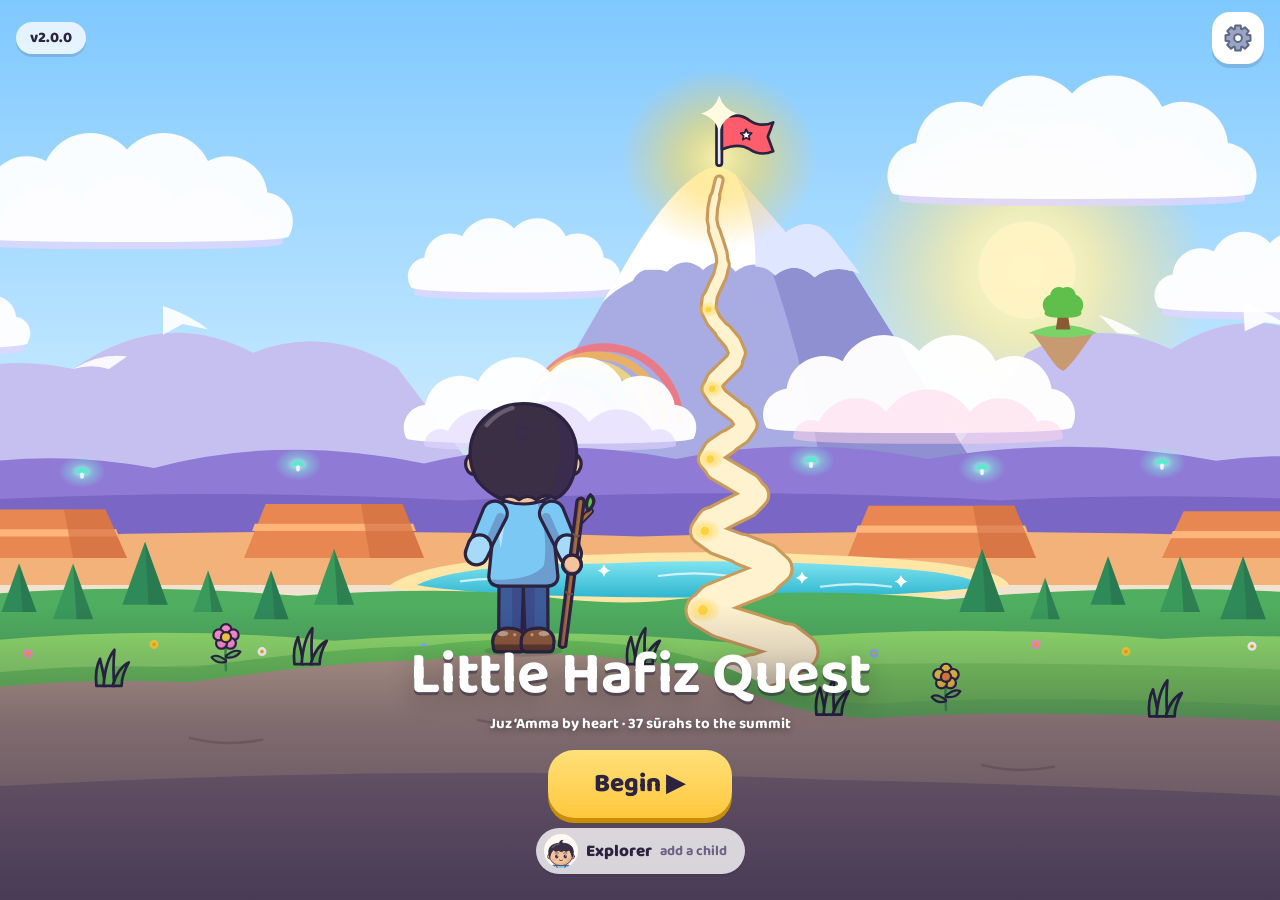
==== commit 126c9050: "Little Hafiz Quest v2.0.0: the quest A big upgrade, built on its own branch; v1 stays on the v1 bran" ====
--- a/index.html
+++ b/index.html
@@ -1,7 +1,7 @@
 <!doctype html>
 <!--
   Little Hafiz Quest
-  A picture-and-gesture game for memorizing Juz ‘Amma (sūrahs 78–114) with a child.
+  A picture-and-gesture adventure for memorizing Juz ‘Amma (sūrahs 78–114) with a child.
   Everything it needs is in this folder: no accounts, no tracking, no requests to other websites.
   See README.md for how to use, edit and publish it.
 -->
@@ -10,7 +10,7 @@
   <meta charset="utf-8">
   <meta name="viewport" content="width=device-width, initial-scale=1, viewport-fit=cover">
   <title>Little Hafiz Quest</title>
-  <meta name="description" content="A fun picture-and-gesture game that helps young children memorize Juz ‘Amma, with a grown-up who reads the Arabic.">
+  <meta name="description" content="A picture-and-gesture adventure that helps young children memorize Juz ‘Amma, with a grown-up who reads the Arabic.">
 
   <!--
     Content Security Policy: only this site's own files may load. No third-party scripts, fonts or trackers.
@@ -32,14 +32,13 @@
 
   <link rel="preload" href="fonts/amiri-quran.woff2" as="font" type="font/woff2" crossorigin>
   <link rel="stylesheet" href="css/game.css">
+  <link rel="stylesheet" href="css/art.css">
+  <script src="js/boot.js"></script>
 </head>
 <body>
-  <!-- Decorative sky: sun (or moon in dim mode), stars and drifting clouds -->
-  <div id="sky" aria-hidden="true">
-    <div class="twinkle"></div>
-    <div class="sun"></div>
-    <div class="clouds"><div class="cloud c1">☁️</div><div class="cloud c2">☁️</div><div class="cloud c3">☁️</div></div>
-  </div>
+  <!-- Shared SVG gradients for the art (filled in by js/game.js) and the living world background -->
+  <div id="defs" aria-hidden="true"></div>
+  <div id="bg" aria-hidden="true"></div>
 
   <!-- The game draws every screen inside #app (see js/game.js) -->
   <main id="app">
@@ -57,6 +56,8 @@
   <div id="fx" aria-hidden="true"></div>
 
   <script src="js/data.js"></script>
+  <script src="js/art.js"></script>
+  <script src="js/map.js"></script>
   <script src="js/game.js"></script>
 </body>
 </html>
--- a/css/game.css
+++ b/css/game.css
@@ -224,95 +224,6 @@
   stroke-linejoin: round;
 }
 
-/* ---------- sky ---------- */
-#sky {
-  position: fixed;
-  top: 0;
-  right: 0;
-  bottom: 0;
-  left: 0;
-  pointer-events: none;
-  z-index: 0;
-  overflow: hidden;
-}
-.sun {
-  position: absolute;
-  top: -60px;
-  right: -50px;
-  width: 190px;
-  height: 190px;
-  border-radius: 50%;
-  background: var(--sunbg);
-  opacity: var(--sunop);
-  animation: glow 5s ease-in-out infinite;
-}
-.cloud {
-  position: absolute;
-  font-size: 64px;
-  opacity: 0.85;
-  animation: drift linear infinite;
-}
-.clouds {
-  opacity: var(--cloudop);
-}
-.cloud.c1 {
-  top: 12%;
-  animation-duration: 60s;
-  animation-delay: -10s;
-}
-.cloud.c2 {
-  top: 38%;
-  font-size: 46px;
-  opacity: 0.6;
-  animation-duration: 85s;
-  animation-delay: -40s;
-}
-.cloud.c3 {
-  top: 70%;
-  font-size: 54px;
-  opacity: 0.5;
-  animation-duration: 70s;
-  animation-delay: -25s;
-}
-.twinkle {
-  position: absolute;
-  top: 0;
-  right: 0;
-  bottom: 0;
-  left: 0;
-  opacity: var(--twop);
-  transition: opacity 0.6s;
-  background-image: radial-gradient(1.6px 1.6px at 12% 18%, #fff 50%, transparent 51%),
-    radial-gradient(1.4px 1.4px at 32% 8%, #fff 50%, transparent 51%),
-    radial-gradient(1.8px 1.8px at 58% 22%, #fff 50%, transparent 51%),
-    radial-gradient(1.2px 1.2px at 78% 40%, #fff 50%, transparent 51%),
-    radial-gradient(1.5px 1.5px at 8% 55%, #fff 50%, transparent 51%),
-    radial-gradient(1.3px 1.3px at 44% 62%, #fff 50%, transparent 51%),
-    radial-gradient(1.7px 1.7px at 88% 72%, #fff 50%, transparent 51%),
-    radial-gradient(1.2px 1.2px at 22% 86%, #fff 50%, transparent 51%),
-    radial-gradient(1.5px 1.5px at 66% 90%, #fff 50%, transparent 51%),
-    radial-gradient(1.3px 1.3px at 92% 12%, #fff 50%, transparent 51%);
-  animation: twk 4s ease-in-out infinite;
-}
-@keyframes twk {
-  50% {
-    filter: brightness(0.4);
-  }
-}
-@keyframes drift {
-  from {
-    transform: translateX(-120px);
-  }
-  to {
-    transform: translateX(110vw);
-  }
-}
-@keyframes glow {
-  50% {
-    transform: scale(1.08);
-  }
-}
-
 /* ---------- layout ---------- */
 #app {
   position: relative;
@@ -568,231 +479,6 @@
   box-shadow: 0 2px 0 var(--shd);
 }
 
-/* ---------- home ---------- */
-.top {
-  display: flex;
-  align-items: center;
-  justify-content: space-between;
-  gap: 12px;
-}
-.logo {
-  display: flex;
-  align-items: center;
-  gap: 10px;
-}
-.logo .moon {
-  font-size: 46px;
-  animation: bob 3s ease-in-out infinite;
-}
-.logo h1 {
-  font-size: 28px;
-  line-height: 1;
-  font-weight: 800;
-  letter-spacing: -0.5px;
-}
-.logo p {
-  font-size: 15px;
-  color: var(--soft);
-  font-weight: 600;
-}
-.ver {
-  display: inline-block;
-  font-size: 12px;
-  font-weight: 800;
-  background: var(--c);
-  color: #fff;
-  border-radius: 99px;
-  padding: 0 8px;
-  vertical-align: middle;
-  margin-left: 4px;
-  letter-spacing: 0;
-}
-.starbar {
-  margin: 14px 0 6px;
-  background: var(--glass);
-  border-radius: 20px;
-  padding: 8px 8px 8px 16px;
-  display: flex;
-  align-items: center;
-  justify-content: space-between;
-  font-size: 19px;
-  font-weight: 700;
-  box-shadow: 0 3px 0 var(--shd);
-}
-.starbar b {
-  font-size: 24px;
-}
-.gift {
-  animation: wiggle 2.6s ease-in-out infinite;
-}
-.chips {
-  display: flex;
-  gap: 8px;
-  overflow-x: auto;
-  padding: 8px 2px 4px;
-  scrollbar-width: none;
-}
-.chips::-webkit-scrollbar {
-  display: none;
-}
-.chip {
-  flex: none;
-  background: var(--card);
-  border-radius: 99px;
-  padding: 4px 14px;
-  font-weight: 800;
-  font-size: 15px;
-  box-shadow: 0 3px 0 var(--shd);
-}
-.world-h {
-  display: flex;
-  align-items: center;
-  gap: 10px;
-  margin: 26px 2px 4px;
-  scroll-margin-top: 10px;
-}
-.world-h .wn {
-  background: var(--ink);
-  color: var(--card);
-  border-radius: 12px;
-  padding: 0 10px;
-  font-weight: 800;
-  font-size: 15px;
-}
-.world-h b {
-  font-size: 20px;
-  line-height: 1.1;
-}
-.world-h small {
-  display: block;
-  color: var(--soft);
-  font-weight: 600;
-  font-size: 13px;
-}
-.pbar {
-  height: 8px;
-  border-radius: 99px;
-  background: var(--line);
-  overflow: hidden;
-  margin-top: 4px;
-}
-.pbar i {
-  display: block;
-  height: 100%;
-  background: linear-gradient(90deg, var(--gold), var(--gold2));
-  border-radius: 99px;
-}
-.map {
-  position: relative;
-  display: flex;
-  flex-direction: column;
-  gap: 20px;
-  padding: 14px 0 6px;
-}
-.map::before {
-  content: '';
-  position: absolute;
-  left: 50%;
-  top: 30px;
-  bottom: 30px;
-  border-left: 6px dashed var(--line);
-  transform: translateX(-3px);
-}
-.island {
-  position: relative;
-  width: 90%;
-  display: flex;
-  align-items: center;
-  gap: 12px;
-  text-align: left;
-  background: var(--card);
-  border-radius: var(--r);
-  padding: 10px 12px;
-  box-shadow:
-    0 6px 0 var(--cd),
-    0 14px 26px var(--shd);
-  border: 3px solid var(--c35);
-  transition: transform 0.1s;
-}
-.island.l {
-  align-self: flex-start;
-}
-.island.r {
-  align-self: flex-end;
-}
-.island:active {
-  transform: translateY(4px) scale(0.99);
-}
-.isle-icon {
-  font-size: 38px;
-  width: 60px;
-  height: 60px;
-  flex: none;
-  display: grid;
-  place-items: center;
-  border-radius: 20px;
-  background: var(--c18);
-  animation: bob 3.2s ease-in-out infinite;
-}
-.island:nth-child(2n) .isle-icon {
-  animation-delay: -1.4s;
-}
-.isle-text {
-  display: flex;
-  flex-direction: column;
-  min-width: 0;
-  flex: 1;
-}
-.isle-ar {
-  font-family: 'Amiri Quran', serif;
-  font-size: 21px;
-  line-height: 1.5;
-  direction: rtl;
-  text-align: left;
-  color: var(--c);
-}
-.isle-en {
-  font-size: 19px;
-  font-weight: 800;
-  line-height: 1.1;
-}
-.isle-sub {
-  font-size: 13.5px;
-  color: var(--soft);
-  font-weight: 600;
-  line-height: 1.25;
-}
-.isle-stars {
-  position: absolute;
-  bottom: -13px;
-  right: 14px;
-  background: var(--card);
-  border-radius: 12px;
-  padding: 0 9px;
-  font-size: 13px;
-  font-weight: 800;
-  box-shadow: 0 2px 0 var(--shd);
-}
-.flag {
-  position: absolute;
-  top: -14px;
-  left: 14px;
-  background: var(--gold);
-  color: #2b2340;
-  border-radius: 12px;
-  padding: 0 10px;
-  font-size: 14px;
-  font-weight: 800;
-  box-shadow: 0 2px 0 #c98f00;
-}
-.foot {
-  text-align: center;
-  color: var(--soft);
-  font-weight: 600;
-  margin-top: 26px;
-  font-size: 16px;
-}
-
 /* ---------- bars & hub ---------- */
 .hero {
   text-align: center;
@@ -813,18 +499,13 @@
   color: var(--soft);
 }
 .story {
-  display: flex;
+  display: grid;
+  grid-template-columns: repeat(auto-fill, minmax(78px, 1fr));
   gap: 8px;
-  overflow-x: auto;
-  padding: 10px 2px 14px;
-  scrollbar-width: none;
-}
-.story::-webkit-scrollbar {
-  display: none;
+  padding: 4px 2px 10px;
 }
 .story-cell {
-  flex: none;
-  min-width: 76px;
+  min-width: 0;
   background: var(--card);
   border-radius: 18px;
   padding: 6px 8px;
@@ -848,7 +529,7 @@
   font-weight: 800;
   line-height: 1;
 }
-.pattern {
+.tip {
   background: var(--pat);
   border: 2px dashed var(--patb);
   border-radius: 18px;
@@ -1141,6 +822,7 @@
   font-weight: 700;
 }
 .tr {
+  margin-top: 4px;
   font-size: 16px;
   color: var(--soft);
   font-weight: 600;
@@ -1148,8 +830,10 @@
 }
 .mean {
   font-size: 15.5px;
-  margin-top: 6px;
-  line-height: 1.3;
+  margin-top: 10px;
+  padding-top: 8px;
+  border-top: 2px dashed var(--line);
+  line-height: 1.35;
   opacity: 0.9;
 }
 .coach {
@@ -1494,7 +1178,7 @@
   opacity: 0.25;
   animation: none;
 }
-.ghost {
+.drag-ghost {
   position: fixed;
   z-index: 60;
   pointer-events: none;
@@ -2315,3 +1999,1694 @@
 .noscript .saveinfo {
   font-size: 17px;
 }
+
+/* =====================================================================
+ * v2: world scenes, splash, quest map, sūrah quest, explorer & gifts
+ * ===================================================================== */
+
+/* ---------- living world background behind lessons ---------- */
+#defs {
+  position: absolute;
+  width: 0;
+  height: 0;
+  overflow: hidden;
+}
+#bg {
+  position: fixed;
+  top: 0;
+  right: 0;
+  bottom: 0;
+  left: 0;
+  z-index: 0;
+  pointer-events: none;
+  overflow: hidden;
+}
+.scn,
+.scn-sky,
+.scn-amb {
+  position: absolute;
+  top: 0;
+  right: 0;
+  bottom: 0;
+  left: 0;
+}
+.scn-sky {
+  background: linear-gradient(180deg, var(--sky0) 0%, var(--sky1) 70%, var(--g0) 100%);
+}
+.scn-ground {
+  position: absolute;
+  left: 0;
+  right: 0;
+  bottom: 0;
+  height: 20vh;
+  min-height: 110px;
+}
+.scn-ground > svg {
+  position: absolute;
+  top: 0;
+  left: 0;
+  width: 100%;
+  height: 100%;
+}
+.scn-prop {
+  position: absolute;
+  bottom: 42%;
+  transform: translateX(-50%);
+}
+.scn-prop svg {
+  width: 100%;
+  height: 100%;
+  display: block;
+  overflow: visible;
+}
+
+/* ---------- pictures (emoji) are always centred ---------- */
+.pics {
+  display: inline-flex;
+  align-items: center;
+  justify-content: center;
+  flex-wrap: wrap;
+  gap: 2px;
+  line-height: 1;
+}
+.e {
+  display: inline-block;
+  line-height: 1;
+}
+.pcard,
+.opt,
+.story-cell,
+.slot,
+.link {
+  display: flex;
+  flex-direction: column;
+  align-items: center;
+  justify-content: center;
+  text-align: center;
+}
+.pcard .pics {
+  font-size: 38px;
+}
+.opt .pics {
+  font-size: 40px;
+}
+.story-cell .pics {
+  font-size: 28px;
+  margin-top: 2px;
+}
+.slot .pics,
+.link .pics {
+  font-size: 30px;
+  margin-top: 2px;
+}
+
+/* ---------- splash ---------- */
+.v-splash #app,
+.v-map #app {
+  max-width: none;
+  padding: 0;
+}
+.v-splash::before,
+.v-map::before {
+  display: none;
+}
+.splash {
+  position: fixed;
+  top: 0;
+  right: 0;
+  bottom: 0;
+  left: 0;
+  overflow: hidden;
+  background: #bfe6ff;
+}
+.sp-art {
+  position: absolute;
+  top: 0;
+  right: 0;
+  bottom: 0;
+  left: 0;
+}
+@media (max-aspect-ratio: 3/4) {
+  /* tall phones: lift the scene so the explorer stands above the title */
+  .sp-art {
+    bottom: 12%;
+  }
+  .splash {
+    background: #5b4d63;
+  }
+}
+.sp-art > svg {
+  width: 100%;
+  height: 100%;
+  display: block;
+}
+.sp-top {
+  position: absolute;
+  top: calc(12px + env(safe-area-inset-top, 0px));
+  left: var(--gutl);
+  right: var(--gutr);
+  display: flex;
+  justify-content: space-between;
+  align-items: center;
+}
+.verchip {
+  background: var(--glass);
+  border-radius: 99px;
+  padding: 4px 14px;
+  font-weight: 800;
+  font-size: 15px;
+  box-shadow: 0 3px 0 var(--shd);
+}
+.sp-bottom {
+  position: absolute;
+  left: 0;
+  right: 0;
+  bottom: 0;
+  padding: 40px var(--gutr) calc(26px + env(safe-area-inset-bottom, 0px)) var(--gutl);
+  display: flex;
+  flex-direction: column;
+  align-items: center;
+  gap: 10px;
+  text-align: center;
+  background: linear-gradient(180deg, rgba(25, 18, 60, 0), rgba(25, 18, 60, 0.35) 40%, rgba(25, 18, 60, 0.62));
+}
+.sp-title {
+  font-size: 38px;
+  font-size: clamp(36px, 10vw, 60px);
+  color: #fff;
+  line-height: 1;
+  letter-spacing: -0.5px;
+  text-shadow:
+    0 3px 0 rgba(43, 35, 64, 0.5),
+    0 8px 24px rgba(0, 0, 0, 0.3);
+}
+.sp-sub {
+  color: #fff;
+  font-weight: 700;
+  font-size: 15px;
+  line-height: 1.25;
+  text-shadow: 0 2px 6px rgba(0, 0, 0, 0.4);
+}
+.sp-begin {
+  font-size: 26px;
+  min-height: 68px;
+  padding: 10px 46px;
+  border-radius: 26px;
+  margin-top: 6px;
+  animation: beginPulse 2.2s ease-in-out infinite;
+}
+@keyframes beginPulse {
+  50% {
+    transform: scale(1.05);
+  }
+}
+.pchip {
+  background: var(--glass);
+  border-radius: 99px;
+  padding: 6px 18px;
+  font-weight: 800;
+  font-size: 17px;
+  display: flex;
+  gap: 8px;
+  align-items: center;
+  box-shadow: 0 3px 0 var(--shd);
+}
+.pchip .phead {
+  width: 34px;
+  height: 34px;
+  margin-left: -10px;
+}
+.pchip .phead > svg {
+  width: 50px;
+  height: 75px;
+  left: -6px;
+  top: -7px;
+}
+.pchip small {
+  color: var(--soft);
+  font-weight: 700;
+  font-size: 14px;
+}
+.splash.leaving .sp-art {
+  transition:
+    transform 0.55s ease-in,
+    opacity 0.55s ease-in;
+  transform: scale(1.7) translateY(-8%);
+  opacity: 0.15;
+}
+.splash.leaving .sp-bottom,
+.splash.leaving .sp-top {
+  transition: opacity 0.3s;
+  opacity: 0;
+}
+
+/* ---------- the quest map ---------- */
+.mroot {
+  position: relative;
+  width: 100%;
+  overflow: hidden;
+}
+.mroot.zooming {
+  transition:
+    transform 0.46s cubic-bezier(0.5, 0, 0.75, 0),
+    opacity 0.46s ease-in;
+  transform: scale(2.6);
+  opacity: 0;
+}
+.mband {
+  position: absolute;
+  left: 0;
+  right: 0;
+}
+.mamb,
+.scn-amb {
+  container-type: size;
+}
+.mamb {
+  position: absolute;
+  top: 0;
+  right: 0;
+  bottom: 0;
+  left: 0;
+  overflow: hidden;
+  pointer-events: none;
+}
+.mamb.paused,
+.mamb.paused * {
+  animation-play-state: paused !important;
+}
+.mlayer {
+  position: absolute;
+  top: 0;
+  right: 0;
+  bottom: 0;
+  left: 0;
+}
+.mlayer > * {
+  position: absolute;
+  will-change: transform;
+}
+.mdot {
+  width: 22px;
+  height: 14px;
+  border-radius: 50%;
+  background: var(--pf);
+  box-shadow: 0 3px 0 var(--pe);
+}
+.mdot.on {
+  background: #ffe07a;
+  box-shadow: 0 3px 0 #d39a07;
+}
+.mprop,
+.msummit {
+  transform-origin: 50% 100%;
+  pointer-events: none;
+}
+.mprop svg,
+.msummit svg,
+.mex svg {
+  width: 100%;
+  height: 100%;
+  display: block;
+  overflow: visible;
+}
+.msign {
+  width: 140px;
+  transform-origin: 50% 100%;
+  background: #8b5a2b;
+  color: #fff8e6;
+  border-radius: 14px;
+  padding: 5px 8px 6px;
+  text-align: center;
+  line-height: 1.1;
+  border: 3px solid #b07a43;
+  box-shadow:
+    0 4px 0 #5e3a17,
+    0 8px 16px rgba(0, 0, 0, 0.18);
+  pointer-events: none;
+}
+.msign b {
+  display: block;
+  font-size: 11px;
+  letter-spacing: 1px;
+  text-transform: uppercase;
+  opacity: 0.85;
+}
+.msign span {
+  display: block;
+  font-weight: 800;
+  font-size: 17px;
+}
+.msign small {
+  font-size: 13px;
+  color: #ffd45e;
+  letter-spacing: 2px;
+}
+.mstart {
+  width: 120px;
+  text-align: center;
+  font-weight: 800;
+  background: var(--gold);
+  border-radius: 99px;
+  padding: 3px 0;
+  box-shadow: 0 3px 0 #c98f00;
+  color: #2b2340;
+  transform-origin: 50% 100%;
+  pointer-events: none;
+}
+.node {
+  width: 88px;
+  height: 88px;
+  padding: 0;
+  transform-origin: 50% 50%;
+}
+.nring {
+  position: absolute;
+  top: 0;
+  right: 0;
+  bottom: 0;
+  left: 0;
+  border-radius: 50%;
+  background: conic-gradient(var(--gold) calc(var(--p) * 1%), rgba(255, 255, 255, 0.5) 0);
+  -webkit-mask: radial-gradient(circle, transparent 37px, #000 38px);
+  mask: radial-gradient(circle, transparent 37px, #000 38px);
+}
+.nplat {
+  position: absolute;
+  top: 7px;
+  right: 7px;
+  bottom: 7px;
+  left: 7px;
+  border-radius: 50%;
+  background: radial-gradient(circle at 35% 30%, #fff, #e7e1f4);
+  border: 4px solid #fff;
+  box-shadow:
+    0 7px 0 #9c93b8,
+    0 12px 18px rgba(0, 0, 0, 0.22);
+  display: flex;
+  align-items: center;
+  justify-content: center;
+  transition: transform 0.08s;
+}
+.node:active .nplat {
+  transform: translateY(4px);
+}
+.nico {
+  font-size: 34px;
+  line-height: 1;
+  display: block;
+}
+.nnum {
+  position: absolute;
+  top: -4px;
+  left: -6px;
+  background: var(--ink);
+  color: var(--card);
+  font-weight: 800;
+  font-size: 13px;
+  border-radius: 99px;
+  padding: 0 7px;
+  line-height: 20px;
+  box-shadow: 0 2px 0 rgba(0, 0, 0, 0.2);
+}
+.nlab {
+  position: absolute;
+  top: 86px;
+  left: 50%;
+  transform: translateX(-50%);
+  white-space: nowrap;
+  background: var(--glass);
+  border-radius: 12px;
+  padding: 1px 10px 2px;
+  box-shadow: 0 3px 0 rgba(0, 0, 0, 0.12);
+  text-align: center;
+  line-height: 1.1;
+}
+.nlab b {
+  display: block;
+  font-size: 15px;
+}
+.nlab small {
+  font-size: 12px;
+  font-weight: 700;
+  color: var(--soft);
+}
+.st-new .nplat {
+  background: radial-gradient(circle at 35% 30%, #fbfaff, #d9d3e8);
+}
+.st-done .nplat {
+  background: radial-gradient(circle at 35% 30%, #d8ffe5, #4fdc8f);
+  border-color: #effff4;
+  box-shadow:
+    0 7px 0 #1f9a58,
+    0 12px 18px rgba(0, 0, 0, 0.22);
+}
+.st-done .nring {
+  background: #2fbf71;
+}
+.st-done .nlab small {
+  color: #1f9a58;
+}
+.ncheck {
+  position: absolute;
+  right: -4px;
+  top: -4px;
+  width: 30px;
+  height: 30px;
+  border-radius: 50%;
+  background: #2fbf71;
+  color: #fff;
+  font-weight: 900;
+  font-size: 17px;
+  display: flex;
+  align-items: center;
+  justify-content: center;
+  border: 3px solid #fff;
+  box-shadow: 0 2px 0 rgba(0, 0, 0, 0.2);
+}
+.node.suggest .nplat {
+  animation: nodePulse 1.6s ease-in-out infinite;
+}
+@keyframes nodePulse {
+  50% {
+    box-shadow:
+      0 7px 0 #9c93b8,
+      0 0 0 12px rgba(255, 200, 61, 0.5);
+  }
+}
+.mlost {
+  width: 52px;
+  height: 52px;
+  padding: 0;
+  transform-origin: 50% 100%;
+}
+.mlost > svg {
+  width: 100%;
+  height: 100%;
+}
+.mlost-it {
+  position: absolute;
+  left: 9px;
+  top: -30px;
+  width: 34px;
+  height: 34px;
+  animation: bob 1.8s ease-in-out infinite;
+}
+.mlost-it svg {
+  width: 100%;
+  height: 100%;
+}
+.mex {
+  width: 72px;
+  height: 108px;
+  transform-origin: 50% 100%;
+  pointer-events: none;
+  z-index: 5;
+}
+body.v-map::after {
+  content: '';
+  position: fixed;
+  top: 0;
+  left: 0;
+  right: 0;
+  height: 20vh;
+  background: linear-gradient(180deg, rgba(255, 255, 255, 0.5), rgba(255, 255, 255, 0));
+  pointer-events: none;
+  z-index: 10;
+}
+.hud {
+  position: fixed;
+  top: env(safe-area-inset-top, 0px);
+  left: 0;
+  right: 0;
+  z-index: 12;
+  display: flex;
+  align-items: center;
+  gap: 8px;
+  padding: 10px var(--gutr) 10px var(--gutl);
+  pointer-events: none;
+}
+.hud > * {
+  pointer-events: auto;
+}
+.hud-stars {
+  margin: 0 auto;
+  background: var(--glass);
+  border-radius: 99px;
+  padding: 4px 16px;
+  font-weight: 800;
+  font-size: 20px;
+  box-shadow: 0 3px 0 var(--shd);
+}
+.hud-stars small {
+  font-size: 14px;
+  color: var(--soft);
+}
+.hud-bag {
+  position: relative;
+}
+.badge {
+  position: absolute;
+  top: -6px;
+  right: -6px;
+  background: #e74c3c;
+  color: #fff;
+  border-radius: 99px;
+  min-width: 22px;
+  height: 22px;
+  font-size: 13px;
+  font-weight: 800;
+  display: flex;
+  align-items: center;
+  justify-content: center;
+  border: 2px solid #fff;
+  animation: bob 1.2s ease-in-out infinite;
+}
+.giftfloat {
+  position: fixed;
+  z-index: 12;
+  left: 50%;
+  transform: translateX(-50%);
+  bottom: calc(18px + env(safe-area-inset-bottom, 0px));
+  display: flex;
+  align-items: center;
+  gap: 6px;
+  background: var(--card);
+  border-radius: 22px;
+  padding: 4px 16px 4px 6px;
+  font-weight: 800;
+  font-size: 18px;
+  box-shadow: 0 5px 0 var(--shd);
+}
+.giftfloat svg {
+  width: 52px;
+  height: 52px;
+}
+.wrail {
+  position: fixed;
+  right: max(6px, env(safe-area-inset-right, 0px));
+  top: 50%;
+  transform: translateY(-50%);
+  z-index: 11;
+  display: flex;
+  flex-direction: column;
+  gap: 9px;
+  background: rgba(255, 255, 255, 0.55);
+  -webkit-backdrop-filter: blur(6px);
+  backdrop-filter: blur(6px);
+  padding: 8px 5px;
+  border-radius: 99px;
+  box-shadow: 0 4px 14px rgba(0, 0, 0, 0.12);
+}
+.wr {
+  width: 40px;
+  height: 40px;
+  border-radius: 50%;
+  position: relative;
+  background: conic-gradient(var(--wc) calc(var(--p) * 1%), rgba(0, 0, 0, 0.1) 0);
+  transition: transform 0.2s;
+}
+.wr-ic {
+  position: absolute;
+  top: 3px;
+  right: 3px;
+  bottom: 3px;
+  left: 3px;
+  border-radius: 50%;
+  background: #fff;
+  overflow: hidden;
+  display: flex;
+  align-items: center;
+  justify-content: center;
+}
+.wr-ic svg {
+  width: 80%;
+  height: 80%;
+}
+.wr-n {
+  position: absolute;
+  bottom: -4px;
+  right: -4px;
+  font-size: 11px;
+  font-weight: 800;
+  background: var(--ink);
+  color: var(--card);
+  border-radius: 99px;
+  width: 18px;
+  height: 18px;
+  display: flex;
+  align-items: center;
+  justify-content: center;
+}
+.wr.on {
+  transform: scale(1.2);
+  box-shadow: 0 0 0 3px var(--wc);
+}
+.wr.done .wr-n {
+  background: #2fbf71;
+  color: #fff;
+}
+
+/* ---------- inside a sūrah ---------- */
+.zoomin {
+  animation: zoomIn 0.5s cubic-bezier(0.2, 1.2, 0.4, 1);
+}
+@keyframes zoomIn {
+  from {
+    opacity: 0;
+    transform: scale(0.6);
+  }
+}
+.hero-st {
+  display: inline-block;
+  margin-top: 6px;
+  background: var(--card);
+  border-radius: 99px;
+  padding: 2px 14px;
+  font-weight: 800;
+  box-shadow: 0 3px 0 var(--shd);
+}
+.hero-st.done {
+  background: var(--okbg);
+  color: var(--go2);
+}
+.h2 small {
+  display: block;
+  font-size: 14px;
+  color: var(--soft);
+  font-weight: 600;
+}
+.qsteps {
+  display: flex;
+  flex-direction: column;
+  gap: 10px;
+}
+.qstep {
+  display: flex;
+  align-items: center;
+  gap: 10px;
+  background: var(--card);
+  border-radius: 22px;
+  padding: 10px 12px;
+  text-align: left;
+  box-shadow:
+    0 5px 0 var(--cd),
+    0 10px 18px var(--shd);
+  transition: transform 0.08s;
+}
+.qstep:active {
+  transform: translateY(3px);
+}
+.qn {
+  flex: none;
+  width: 34px;
+  height: 34px;
+  border-radius: 50%;
+  background: var(--c18);
+  color: var(--cd);
+  font-weight: 900;
+  font-size: 18px;
+  display: flex;
+  align-items: center;
+  justify-content: center;
+}
+.qstep.done {
+  background: var(--okbg);
+}
+.qstep.done .qn {
+  background: var(--go);
+  color: #fff;
+}
+.qico {
+  flex: none;
+  width: 50px;
+  font-size: 36px;
+  line-height: 1;
+  display: flex;
+  align-items: center;
+  justify-content: center;
+}
+.qico .beads-ico {
+  gap: 2px;
+}
+.qico .beads-ico i {
+  width: 8px;
+  height: 8px;
+}
+.qico .beads-ico i:nth-child(4) {
+  width: 12px;
+  height: 12px;
+  box-shadow:
+    0 0 0 2px var(--card),
+    0 0 0 4px currentColor;
+}
+.qtx {
+  flex: 1;
+  min-width: 0;
+}
+.qtx b {
+  display: block;
+  font-size: 18px;
+  line-height: 1.15;
+}
+.qtx small {
+  display: block;
+  color: var(--soft);
+  font-weight: 600;
+  font-size: 14px;
+  line-height: 1.2;
+}
+.qtx .st {
+  font-size: 13px;
+  letter-spacing: 1px;
+}
+.qstep.next {
+  outline: 4px solid var(--gold);
+  outline-offset: 2px;
+  animation: nextGlow 1.8s ease-in-out infinite;
+}
+@keyframes nextGlow {
+  50% {
+    outline-color: #ffe9a8;
+    transform: scale(1.015);
+  }
+}
+.qgo {
+  flex: none;
+  background: linear-gradient(180deg, #4fdc8f, var(--go));
+  color: #fff;
+  font-weight: 800;
+  border-radius: 14px;
+  padding: 6px 12px;
+  box-shadow: 0 3px 0 var(--go2);
+  font-size: 16px;
+}
+.qsep {
+  display: flex;
+  align-items: center;
+  justify-content: space-between;
+  flex-wrap: wrap;
+  gap: 4px;
+  margin: 8px 4px 0;
+  font-weight: 800;
+  color: var(--soft);
+  font-size: 13px;
+  text-transform: uppercase;
+  letter-spacing: 1px;
+}
+.qsep small {
+  text-transform: none;
+  letter-spacing: 0;
+  display: flex;
+  align-items: center;
+  gap: 2px;
+  font-size: 13px;
+}
+.qsep svg,
+.saveinfo svg {
+  width: 18px;
+  height: 18px;
+  vertical-align: -3px;
+}
+.tip {
+  margin-top: 18px;
+}
+.tip-h {
+  font-weight: 800;
+  font-size: 13px;
+  text-transform: uppercase;
+  letter-spacing: 1px;
+  color: var(--soft);
+  margin-bottom: 2px;
+}
+.tip-toy {
+  display: flex;
+  align-items: center;
+  gap: 12px;
+  margin-top: 10px;
+  font-weight: 700;
+  font-size: 15px;
+}
+.toy {
+  flex: none;
+  width: 62px;
+  height: 62px;
+  border-radius: 50%;
+  background: radial-gradient(circle at 35% 30%, #fff, #ffe9a8);
+  box-shadow: 0 5px 0 #d9a514;
+  font-size: 30px;
+  line-height: 1;
+  display: flex;
+  flex-direction: column;
+  align-items: center;
+  justify-content: center;
+}
+.toy small {
+  font-size: 10px;
+  font-weight: 800;
+  color: #8a6d00;
+  line-height: 1;
+  margin-top: 2px;
+}
+.coach .toy {
+  width: 54px;
+  height: 54px;
+  font-size: 25px;
+  margin-left: auto;
+}
+.cptrail {
+  display: flex;
+  flex-wrap: wrap;
+  align-items: center;
+  justify-content: center;
+  row-gap: 10px;
+}
+.cpf {
+  display: flex;
+  flex-direction: column;
+  align-items: center;
+  background: var(--card);
+  border-radius: 18px;
+  padding: 4px 8px 6px;
+  min-width: 70px;
+  box-shadow: 0 4px 0 var(--shd);
+  line-height: 1.1;
+  transition: transform 0.15s;
+}
+.cpflag {
+  width: 34px;
+  height: 34px;
+  font-size: 26px;
+  display: flex;
+  align-items: center;
+  justify-content: center;
+}
+.cpflag svg {
+  width: 100%;
+  height: 100%;
+}
+.cpf b {
+  font-size: 18px;
+}
+.cpf small {
+  font-size: 11px;
+  color: var(--soft);
+  font-weight: 700;
+}
+.cpst {
+  font-size: 11px;
+  font-weight: 800;
+}
+.cpf.sel {
+  outline: 4px solid var(--gold2);
+  transform: translateY(-3px);
+}
+.cpf.done {
+  background: var(--okbg);
+}
+.cpline {
+  width: 14px;
+  border-top: 4px dotted var(--c);
+  opacity: 0.7;
+  flex: none;
+}
+.lostnote {
+  display: flex;
+  align-items: center;
+  gap: 10px;
+  background: var(--twinbg);
+  border: 2px solid var(--twin);
+  border-radius: 18px;
+  padding: 8px 12px;
+  margin: 10px 0;
+  font-weight: 700;
+  line-height: 1.25;
+}
+.lostit svg {
+  width: 44px;
+  height: 44px;
+  display: block;
+}
+
+/* ---------- hearts ---------- */
+.hearts {
+  display: flex;
+  justify-content: flex-end;
+  gap: 4px;
+  margin: -4px 2px 6px;
+}
+.hrt svg {
+  width: 30px;
+  height: 30px;
+  display: block;
+}
+.hrt.pop {
+  animation: heartPop 0.6s;
+}
+@keyframes heartPop {
+  30% {
+    transform: scale(1.6) rotate(-10deg);
+  }
+}
+.dropcard {
+  text-align: center;
+}
+.dropcard h3 {
+  font-size: 22px;
+  margin-top: 6px;
+}
+.dropit {
+  font-size: 64px;
+  line-height: 1.1;
+}
+.dropit svg {
+  width: 110px;
+  height: 110px;
+  animation: dropFall 1s ease-in both;
+}
+@keyframes dropFall {
+  0% {
+    transform: translateY(-60px) rotate(-20deg);
+    opacity: 0;
+  }
+  60% {
+    transform: translateY(8px) rotate(8deg);
+    opacity: 1;
+  }
+}
+
+/* ---------- stepping stones in the world ---------- */
+.stream {
+  border-radius: 26px;
+  padding: 16px 6px 14px;
+  margin: 2px 0 12px;
+  background: linear-gradient(180deg, rgba(120, 205, 255, 0.45), rgba(70, 160, 230, 0.55));
+  box-shadow: inset 0 4px 10px rgba(0, 0, 0, 0.08);
+}
+.stream.w1 {
+  background: linear-gradient(180deg, rgba(90, 190, 170, 0.45), rgba(40, 130, 120, 0.55));
+}
+.stream.w2 {
+  background: linear-gradient(180deg, rgba(80, 225, 230, 0.45), rgba(30, 170, 200, 0.55));
+}
+.stream.w3 {
+  background: linear-gradient(180deg, rgba(255, 196, 120, 0.5), rgba(220, 140, 70, 0.5));
+}
+.stream.w4 {
+  background: linear-gradient(180deg, rgba(150, 120, 230, 0.45), rgba(90, 60, 170, 0.55));
+}
+.stream.w5 {
+  background: linear-gradient(180deg, rgba(255, 255, 255, 0.6), rgba(190, 220, 255, 0.6));
+}
+.stream.w6 {
+  background: linear-gradient(180deg, rgba(220, 240, 255, 0.65), rgba(160, 200, 235, 0.6));
+}
+.stones {
+  margin: 0;
+}
+.stone,
+.stones.many .stone {
+  width: 56px;
+  height: 50px;
+  background: none;
+  box-shadow: none;
+  border-radius: 0;
+}
+.stones.many .stone {
+  width: 44px;
+  height: 40px;
+}
+.stone .stbg {
+  position: absolute;
+  top: 0;
+  right: 0;
+  bottom: 0;
+  left: 0;
+}
+.stone .stbg svg {
+  width: 100%;
+  height: 100%;
+  display: block;
+}
+.stone b {
+  position: relative;
+  font-size: 18px;
+  font-weight: 800;
+  color: #4a4060;
+}
+.stone.done,
+.stone.cur {
+  background: none;
+  box-shadow: none;
+}
+.stone.done b {
+  color: #1f9a58;
+}
+.stone .frog {
+  position: relative;
+  width: 46px;
+  height: 46px;
+  margin-top: -18px;
+  animation: bob 1.4s ease-in-out infinite;
+}
+.stone .frog svg,
+.flyfrog svg,
+.frogico svg {
+  width: 100%;
+  height: 100%;
+  display: block;
+}
+.stone.cur.empty .frog {
+  visibility: hidden;
+}
+.stone.cur::after {
+  top: -30px;
+  color: #fff;
+  text-shadow: 0 1px 2px rgba(0, 0, 0, 0.35);
+}
+.flyfrog {
+  width: 48px;
+  height: 48px;
+  font-size: 0;
+}
+.frogico {
+  display: block;
+  width: 42px;
+  height: 42px;
+}
+.parent {
+  display: flex;
+  gap: 10px;
+  justify-content: center;
+  flex-wrap: wrap;
+  margin-top: 12px;
+}
+.parent .btn.on {
+  background: var(--chip);
+}
+.phelp {
+  margin-top: 10px;
+  background: var(--card);
+  border-radius: 20px;
+  padding: 8px 12px 12px;
+  text-align: center;
+  box-shadow: 0 4px 0 var(--shd);
+  animation: popin 0.3s cubic-bezier(0.2, 1.6, 0.4, 1);
+}
+.level.done {
+  background: var(--okbg);
+}
+.level.next {
+  outline: 4px solid var(--gold);
+  outline-offset: 2px;
+}
+.center {
+  text-align: center;
+}
+.btn.hear {
+  background: linear-gradient(180deg, #ffa94d, #ff7a1a);
+  color: #fff;
+  box-shadow: 0 4px 0 #c95300;
+}
+
+/* ---------- celebrations & gifts ---------- */
+.memo,
+.found {
+  display: flex;
+  align-items: center;
+  justify-content: center;
+  gap: 10px;
+  margin: 14px auto 0;
+  border-radius: 18px;
+  padding: 8px 14px;
+  font-weight: 700;
+  font-size: 18px;
+  max-width: 420px;
+}
+.memo {
+  background: var(--chip);
+}
+.found {
+  background: var(--okbg);
+}
+.fit svg {
+  width: 54px;
+  height: 54px;
+  display: block;
+}
+.giftbtn {
+  display: flex;
+  flex-direction: column;
+  align-items: center;
+  margin: 18px auto 0;
+  background: var(--card);
+  border-radius: 26px;
+  padding: 10px 26px 14px;
+  box-shadow: 0 6px 0 var(--shd);
+  font-weight: 800;
+  font-size: 19px;
+}
+.giftbtn svg {
+  width: 110px;
+  height: 110px;
+}
+.giftbtn small {
+  color: var(--soft);
+  font-size: 15px;
+}
+.giftbtn.small {
+  flex-direction: row;
+  gap: 10px;
+  padding: 6px 18px;
+  margin: 6px auto 10px;
+}
+.giftbtn.small svg {
+  width: 52px;
+  height: 52px;
+}
+.giftcard {
+  text-align: center;
+  position: relative;
+  overflow: hidden;
+}
+.gbox {
+  display: block;
+  margin: 0 auto;
+}
+.gbox svg {
+  width: 190px;
+  height: 190px;
+}
+.gtap {
+  font-weight: 800;
+  font-size: 20px;
+  color: var(--soft);
+}
+.gopen svg {
+  display: block;
+  margin: 0 auto;
+  width: 120px;
+  height: 120px;
+}
+.gitem {
+  position: relative;
+  margin: -46px auto 4px;
+  width: 150px;
+  height: 150px;
+  animation: giftRise 0.7s cubic-bezier(0.2, 1.6, 0.4, 1) both;
+}
+.gitem svg {
+  width: 100%;
+  height: 100%;
+}
+@keyframes giftRise {
+  from {
+    transform: translateY(60px) scale(0.3);
+    opacity: 0;
+  }
+}
+.grays {
+  position: absolute;
+  left: 50%;
+  top: 34%;
+  width: 560px;
+  height: 560px;
+  margin: -280px 0 0 -280px;
+  background: repeating-conic-gradient(rgba(255, 200, 61, 0.3) 0 10deg, rgba(255, 200, 61, 0) 10deg 20deg);
+  border-radius: 50%;
+  animation: spin 14s linear infinite;
+  pointer-events: none;
+  -webkit-mask: radial-gradient(circle, #000 25%, transparent 68%);
+  mask: radial-gradient(circle, #000 25%, transparent 68%);
+}
+@keyframes spin {
+  to {
+    transform: rotate(360deg);
+  }
+}
+.giftcard h3 {
+  font-size: 24px;
+  margin-top: 4px;
+  position: relative;
+}
+.bismcard .row {
+  align-items: center;
+}
+
+/* ---------- my explorer: wardrobe and collection ---------- */
+.h1c {
+  text-align: center;
+  font-weight: 800;
+  font-size: 28px;
+  margin: 8px 0 0;
+}
+.wd-stage {
+  position: relative;
+  height: 250px;
+  display: flex;
+  justify-content: center;
+  align-items: flex-end;
+  margin: 4px 0 8px;
+  background:
+    radial-gradient(ellipse 34% 7% at 50% 96%, rgba(0, 0, 0, 0.16), rgba(0, 0, 0, 0) 100%),
+    radial-gradient(circle at 50% 55%, rgba(255, 255, 255, 0.75), rgba(255, 255, 255, 0) 62%);
+}
+.wd-stage > svg {
+  height: 240px;
+  width: 160px;
+}
+.wd-turn {
+  position: absolute;
+  right: 14%;
+  bottom: 18px;
+  width: 46px;
+  height: 46px;
+  border-radius: 50%;
+  background: var(--card);
+  box-shadow: 0 3px 0 var(--shd);
+  font-size: 24px;
+  font-weight: 800;
+}
+.wtabs {
+  display: grid;
+  grid-template-columns: repeat(auto-fill, minmax(58px, 1fr));
+  gap: 6px;
+  margin-bottom: 10px;
+}
+.wtab {
+  display: flex;
+  flex-direction: column;
+  align-items: center;
+  background: var(--card);
+  border-radius: 14px;
+  padding: 4px 2px 3px;
+  box-shadow: 0 3px 0 var(--shd);
+  font-size: 22px;
+  line-height: 1.1;
+}
+.wtab small {
+  font-size: 11px;
+  font-weight: 800;
+}
+.wtab.on {
+  background: var(--ink);
+  color: var(--card);
+}
+.wbody {
+  background: var(--glass);
+  border-radius: 24px;
+  padding: 12px;
+}
+.igrid {
+  display: grid;
+  grid-template-columns: repeat(auto-fill, minmax(96px, 1fr));
+  gap: 10px;
+}
+.icell {
+  position: relative;
+  display: flex;
+  flex-direction: column;
+  align-items: center;
+  gap: 2px;
+  background: var(--card);
+  border-radius: 18px;
+  padding: 8px 4px;
+  box-shadow: 0 4px 0 var(--shd);
+  text-align: center;
+}
+.iart {
+  width: 64px;
+  height: 64px;
+}
+.iart svg {
+  width: 100%;
+  height: 100%;
+  display: block;
+}
+.icell small {
+  font-size: 12px;
+  font-weight: 800;
+  line-height: 1.15;
+}
+.icell.on {
+  outline: 4px solid var(--go);
+  background: var(--okbg);
+}
+.icell.locked {
+  opacity: 0.7;
+  box-shadow: none;
+  background: var(--slot);
+}
+.icell.locked small {
+  color: var(--soft);
+  font-weight: 700;
+}
+.icell.lost {
+  background: var(--twinbg);
+}
+.icell.t3,
+.icell.t4 {
+  background: linear-gradient(160deg, var(--card), var(--chip));
+}
+.lostbadge {
+  position: absolute;
+  top: -8px;
+  right: -4px;
+  width: 30px;
+  height: 30px;
+}
+.lostbadge svg {
+  width: 100%;
+  height: 100%;
+}
+.sgrid {
+  display: grid;
+  grid-template-columns: repeat(auto-fill, minmax(84px, 1fr));
+  gap: 10px;
+}
+.scell {
+  display: flex;
+  flex-direction: column;
+  align-items: center;
+  text-align: center;
+  gap: 2px;
+}
+.scell svg {
+  width: 70px;
+  height: 70px;
+}
+.scell small {
+  font-size: 12px;
+  font-weight: 800;
+  line-height: 1.1;
+}
+.scell.locked .q {
+  width: 70px;
+  height: 70px;
+  border-radius: 50%;
+  border: 3px dashed var(--line);
+  display: flex;
+  align-items: center;
+  justify-content: center;
+  font-size: 30px;
+  font-weight: 800;
+  color: var(--soft);
+}
+.scell.locked small {
+  color: var(--soft);
+}
+.lookbox {
+  background: var(--card);
+  border-radius: 24px;
+  padding: 12px 14px;
+  box-shadow: 0 5px 0 var(--shd);
+  display: flex;
+  flex-direction: column;
+  gap: 12px;
+}
+.lk {
+  display: flex;
+  align-items: center;
+  gap: 10px;
+  font-weight: 800;
+}
+.lk > span:first-child {
+  flex: none;
+  width: 62px;
+  color: var(--soft);
+  font-size: 13px;
+  text-transform: uppercase;
+  letter-spacing: 0.5px;
+}
+.namein {
+  flex: 1;
+  min-width: 0;
+  font: inherit;
+  font-weight: 800;
+  font-size: 20px;
+  border-radius: 14px;
+  border: 3px solid var(--line);
+  padding: 6px 12px;
+  background: var(--card2);
+  color: var(--ink);
+}
+.swatches,
+.hairs {
+  display: flex;
+  flex-wrap: wrap;
+  gap: 8px;
+}
+.swatch {
+  width: 38px;
+  height: 38px;
+  border-radius: 50%;
+  border: 3px solid #fff;
+  box-shadow: 0 0 0 2px var(--line);
+}
+.swatch.on {
+  box-shadow: 0 0 0 4px var(--gold2);
+}
+.hairpick {
+  width: 54px;
+  height: 64px;
+  border-radius: 16px;
+  background: var(--card2);
+  overflow: hidden;
+  position: relative;
+  box-shadow: 0 3px 0 var(--shd);
+}
+.hairpick > svg {
+  position: absolute;
+  width: 108px;
+  height: 162px;
+  left: -27px;
+  top: -4px;
+}
+.hairpick.on {
+  outline: 4px solid var(--gold2);
+}
+
+/* ---------- grown-up corner extras ---------- */
+.setrow.col {
+  flex-direction: column;
+  align-items: stretch;
+}
+.recs {
+  display: flex;
+  flex-direction: column;
+  gap: 8px;
+}
+.recrow {
+  display: flex;
+  gap: 8px;
+  align-items: center;
+}
+.recpick {
+  flex: 1;
+  display: flex;
+  gap: 10px;
+  align-items: center;
+  text-align: left;
+  background: var(--card2);
+  border-radius: 14px;
+  padding: 8px 10px;
+  border: 3px solid transparent;
+  line-height: 1.2;
+}
+.recpick small {
+  display: block;
+  color: var(--soft);
+  font-weight: 600;
+  font-size: 13px;
+}
+.recrow.on .recpick {
+  border-color: var(--go);
+}
+.rdot {
+  width: 18px;
+  height: 18px;
+  border-radius: 50%;
+  border: 3px solid var(--line);
+  flex: none;
+}
+.recrow.on .rdot {
+  background: var(--go);
+  border-color: var(--go);
+}
+.icon-btn.sm {
+  width: 44px;
+  height: 44px;
+  border-radius: 14px;
+}
+.icon-btn.sm svg {
+  width: 20px;
+  height: 20px;
+}
+svg.gear {
+  stroke: none;
+  width: 30px;
+  height: 30px;
+}
+.plist {
+  display: flex;
+  flex-direction: column;
+  gap: 3px;
+  margin: 8px 0;
+}
+.prow {
+  display: grid;
+  grid-template-columns: 34px 1fr 64px 64px;
+  align-items: center;
+  gap: 8px;
+  padding: 3px 8px;
+  border-radius: 10px;
+  font-size: 14px;
+  font-weight: 700;
+}
+.prow .pn {
+  color: var(--soft);
+}
+.prow .pname {
+  white-space: nowrap;
+  overflow: hidden;
+  text-overflow: ellipsis;
+}
+.prow .pbar {
+  height: 8px;
+  border-radius: 99px;
+  background: var(--line);
+  overflow: hidden;
+}
+.prow .pbar i {
+  display: block;
+  height: 100%;
+  background: linear-gradient(90deg, var(--gold), var(--gold2));
+  border-radius: 99px;
+}
+.prow .pst {
+  text-align: right;
+  font-size: 13px;
+}
+.prow.done {
+  background: var(--okbg);
+  color: var(--go2);
+}
+.prow.done .pbar i {
+  background: var(--go);
+}
+.profrow {
+  flex: 1;
+  display: flex;
+  align-items: center;
+  gap: 10px;
+  text-align: left;
+  font-weight: 800;
+  line-height: 1.2;
+}
+.profrow small {
+  display: block;
+  color: var(--soft);
+  font-weight: 600;
+  font-size: 13px;
+}
+.phead {
+  width: 48px;
+  height: 48px;
+  border-radius: 50%;
+  background: var(--card2);
+  overflow: hidden;
+  display: block;
+  flex: none;
+  position: relative;
+}
+/* head-and-shoulders crop: the head sits about 95/300 down the drawing, centred at x = 92/200 */
+.phead > svg {
+  position: absolute;
+  width: 70px;
+  height: 106px;
+  left: -9px;
+  top: -10px;
+}
+.profrow.on .phead,
+.profpick.on .phead {
+  box-shadow: 0 0 0 3px var(--go);
+}
+.profcard h3,
+.verscard h3 {
+  text-align: center;
+  font-size: 22px;
+}
+.plistm {
+  display: grid;
+  grid-template-columns: repeat(auto-fill, minmax(110px, 1fr));
+  gap: 10px;
+  margin: 12px 0;
+}
+.profpick {
+  display: flex;
+  flex-direction: column;
+  align-items: center;
+  gap: 2px;
+  background: var(--card2);
+  border-radius: 20px;
+  padding: 10px;
+  box-shadow: 0 4px 0 var(--shd);
+}
+.profpick .phead {
+  width: 70px;
+  height: 70px;
+  font-size: 30px;
+  display: flex;
+  align-items: center;
+  justify-content: center;
+}
+.profpick .phead > svg {
+  width: 103px;
+  height: 154px;
+  left: -13px;
+  top: -14px;
+}
+.profpick small {
+  color: var(--soft);
+  font-weight: 700;
+}
+.vlist {
+  display: flex;
+  flex-direction: column;
+  gap: 10px;
+  margin: 12px 0;
+}
+.vrow {
+  text-align: left;
+  background: var(--card2);
+  border-radius: 16px;
+  padding: 10px 14px;
+  border: 3px solid transparent;
+  line-height: 1.25;
+}
+.vrow.on {
+  border-color: var(--go);
+}
+.vrow small {
+  display: block;
+  color: var(--soft);
+  font-weight: 600;
+}
+@media (prefers-reduced-motion: reduce) {
+  .sp-begin,
+  .qstep.next,
+  .node.suggest .nplat,
+  .badge,
+  .grays,
+  .stone .frog {
+    animation: none;
+  }
+}
+@media (prefers-color-scheme: dark) {
+  :root:not([data-mode='light']) body.v-map::after {
+    background: linear-gradient(180deg, rgba(14, 15, 45, 0.55), rgba(14, 15, 45, 0));
+  }
+}
+:root[data-mode='dim'] body.v-map::after {
+  background: linear-gradient(180deg, rgba(14, 15, 45, 0.55), rgba(14, 15, 45, 0));
+}
--- a/css/art.css
+++ b/css/art.css
@@ -0,0 +1,394 @@
+/*
+ * Little Hafiz Quest: art animations (goes with js/art.js)
+ * ========================================================
+ * Only transform and opacity are animated. Every picture from LHQ_ART carries the class "lhq-art",
+ * and prefers-reduced-motion stops all of it (see the end of this file).
+ *
+ * Explorer (<svg class="ex ex-front|ex-back [walk]">)
+ *   idle: breathing (.ex-body), head tilt (.ex-head), blink (.ex-eyes), cape flutter (.ex-cape), pet hop (.ex-pet)
+ *   .walk: stepping legs (.ex-leg-l/.ex-leg-r), swinging arms (.ex-arm-l/.ex-arm-r), body bob
+ * Tier effects: .lhq-glint (tier 2 shine), .lhq-sweep (icon shine sweep), .lhq-tw (tier 3-4 twinkles), .lhq-aura (tier 4 glow)
+ * Props: .pr-sway (grass, trees), .pr-flap (wings), .pr-bob (floating things), .pr-glow (lights)
+ */
+.lhq-art {
+  overflow: visible;
+}
+svg.lhq-art {
+  display: block;
+}
+
+/* ---------- explorer: idle ---------- */
+.ex .ex-body {
+  animation: lhq-breathe 3.4s ease-in-out infinite;
+}
+.ex .ex-head {
+  transform-origin: 92px 152px;
+  animation: lhq-tilt 6.8s ease-in-out infinite;
+}
+.ex .ex-eyes,
+.lhq-blink {
+  transform-box: fill-box;
+  transform-origin: 50% 55%;
+  animation: lhq-blink 4.6s infinite;
+}
+.ex .ex-cape {
+  transform-origin: 92px 156px;
+  animation: lhq-cape 3.2s ease-in-out infinite;
+}
+.ex .ex-pet {
+  transform-origin: 164px 291px;
+  animation: lhq-pethop 2.8s ease-in-out infinite;
+}
+.ex-front .ex-arm-r,
+.ex-back .ex-arm-l {
+  transform-origin: 66px 163px;
+}
+.ex-front .ex-arm-l,
+.ex-back .ex-arm-r {
+  transform-origin: 118px 163px;
+}
+.lhq-hover {
+  animation: lhq-hover 2.4s ease-in-out infinite;
+}
+.lhq-flap {
+  transform-box: fill-box;
+  transform-origin: 100% 60%;
+  animation: lhq-flap 0.42s ease-in-out infinite alternate;
+}
+.lhq-wing-l {
+  transform-box: fill-box;
+  transform-origin: 100% 60%;
+  animation: lhq-wing 2.8s ease-in-out infinite;
+}
+
+@keyframes lhq-breathe {
+  0%, 100% { transform: translateY(0); }
+  50% { transform: translateY(-1.6px); }
+}
+@keyframes lhq-tilt {
+  0%, 100% { transform: rotate(0deg); }
+  30% { transform: rotate(-1.6deg); }
+  70% { transform: rotate(1.4deg); }
+}
+@keyframes lhq-blink {
+  0%, 92%, 100% { transform: scaleY(1); }
+  95% { transform: scaleY(0.1); }
+}
+@keyframes lhq-cape {
+  0%, 100% { transform: skewX(0deg) scaleX(1); }
+  50% { transform: skewX(-2.4deg) scaleX(1.03); }
+}
+@keyframes lhq-pethop {
+  0%, 62%, 100% { transform: translateY(0) scale(1, 1); }
+  70% { transform: translateY(0) scale(1.06, 0.93); }
+  80% { transform: translateY(-9px) scale(0.97, 1.04); }
+  90% { transform: translateY(0) scale(1.03, 0.97); }
+}
+@keyframes lhq-hover {
+  0%, 100% { transform: translateY(0); }
+  50% { transform: translateY(-6px); }
+}
+@keyframes lhq-flap {
+  to { transform: scaleX(0.45); }
+}
+@keyframes lhq-wing {
+  0%, 100% { transform: rotate(0deg); }
+  50% { transform: rotate(-8deg); }
+}
+
+/* ---------- explorer: walking (add class "walk") ---------- */
+.ex.walk .ex-body {
+  animation: lhq-bob 0.34s ease-in-out infinite alternate;
+}
+.ex.walk .ex-leg-r {
+  animation: lhq-step 0.68s ease-in-out infinite;
+}
+.ex.walk .ex-leg-l {
+  animation: lhq-step 0.68s ease-in-out -0.34s infinite;
+}
+.ex.walk .ex-arm-r {
+  animation: lhq-swing 0.68s ease-in-out infinite;
+}
+.ex.walk .ex-arm-l {
+  animation: lhq-swing 0.68s ease-in-out -0.34s infinite;
+}
+.ex.walk .ex-cape {
+  animation: lhq-cape 0.68s ease-in-out infinite;
+}
+.ex.walk .ex-pet {
+  animation: lhq-pethop2 0.68s ease-in-out infinite;
+}
+@keyframes lhq-bob {
+  from { transform: translateY(0); }
+  to { transform: translateY(-3.5px); }
+}
+@keyframes lhq-step {
+  0%, 50%, 100% { transform: translateY(0); }
+  25% { transform: translateY(-9px); }
+}
+@keyframes lhq-swing {
+  0%, 100% { transform: rotate(7deg); }
+  50% { transform: rotate(-7deg); }
+}
+@keyframes lhq-pethop2 {
+  0%, 100% { transform: translateY(0); }
+  50% { transform: translateY(-7px); }
+}
+
+/* ---------- tier effects ---------- */
+.lhq-tw {
+  transform-box: fill-box;
+  transform-origin: 50% 50%;
+  animation: lhq-tw 2.6s ease-in-out infinite;
+}
+.lhq-glint {
+  transform-box: fill-box;
+  transform-origin: 50% 50%;
+  animation: lhq-glint 3.6s ease-in-out infinite;
+}
+.lhq-aura {
+  transform-box: fill-box;
+  transform-origin: 50% 50%;
+  animation: lhq-aura 3s ease-in-out infinite;
+}
+.lhq-sweep {
+  animation: lhq-sweep 4.4s ease-in-out infinite;
+}
+@keyframes lhq-tw {
+  0%, 100% { transform: scale(0.15) rotate(0deg); opacity: 0; }
+  35% { transform: scale(1) rotate(45deg); opacity: 1; }
+  65% { transform: scale(0.35) rotate(90deg); opacity: 0.25; }
+}
+@keyframes lhq-glint {
+  0%, 70%, 100% { transform: scale(0.1) rotate(0deg); opacity: 0; }
+  82% { transform: scale(1) rotate(45deg); opacity: 1; }
+  92% { transform: scale(0.3) rotate(90deg); opacity: 0; }
+}
+@keyframes lhq-aura {
+  0%, 100% { transform: scale(0.92); opacity: 0.7; }
+  50% { transform: scale(1.04); opacity: 1; }
+}
+@keyframes lhq-sweep {
+  0% { transform: translateX(0); }
+  38%, 100% { transform: translateX(160px); }
+}
+
+/* ---------- gifts and game pieces ---------- */
+.lhq-wobble {
+  transform-box: fill-box;
+  transform-origin: 50% 100%;
+  animation: lhq-wobble 2.4s ease-in-out infinite;
+}
+.lhq-rays {
+  transform-box: fill-box;
+  transform-origin: 50% 50%;
+  animation: lhq-spin 14s linear infinite;
+}
+.lhq-gift.open .lhq-lid {
+  animation: lhq-pop 0.55s cubic-bezier(0.3, 1.6, 0.5, 1) both;
+}
+.lhq-bounce {
+  animation: lhq-bounce 1.6s ease-in-out infinite;
+}
+.lhq-pulse {
+  transform-box: fill-box;
+  transform-origin: 50% 50%;
+  animation: lhq-aura 1.6s ease-in-out infinite;
+}
+.lhq-wave {
+  transform-box: fill-box;
+  transform-origin: 0% 50%;
+  animation: lhq-wave 1.9s ease-in-out infinite;
+}
+.lhq-frog-b {
+  transform-box: fill-box;
+  transform-origin: 50% 100%;
+  animation: lhq-croak 3.2s ease-in-out infinite;
+}
+/* The game can add class "hop" to the frog's <svg> for one jump. */
+.lhq-frog.hop .lhq-frog-b {
+  animation: lhq-hop 0.55s ease-out;
+}
+@keyframes lhq-wobble {
+  0%, 55%, 100% { transform: rotate(0deg) scale(1, 1); }
+  62% { transform: rotate(-7deg) scale(1.03, 0.97); }
+  70% { transform: rotate(6deg) scale(0.98, 1.03); }
+  78% { transform: rotate(-4deg); }
+  86% { transform: rotate(2deg); }
+}
+@keyframes lhq-spin {
+  to { transform: rotate(360deg); }
+}
+@keyframes lhq-pop {
+  from { transform: rotate(0deg) translate(0, 0); }
+}
+@keyframes lhq-bounce {
+  0%, 100% { transform: translateY(0); }
+  50% { transform: translateY(-6px); }
+}
+@keyframes lhq-wave {
+  0%, 100% { transform: skewY(0deg) scaleX(1); }
+  50% { transform: skewY(-5deg) scaleX(0.93); }
+}
+@keyframes lhq-croak {
+  0%, 80%, 100% { transform: scale(1, 1); }
+  86% { transform: scale(1.05, 0.95); }
+  92% { transform: scale(0.98, 1.03); }
+}
+@keyframes lhq-hop {
+  0% { transform: translateY(0) scale(1.1, 0.9); }
+  45% { transform: translateY(-40%) scale(0.95, 1.08); }
+  85% { transform: translateY(0) scale(1.08, 0.92); }
+  100% { transform: translateY(0) scale(1, 1); }
+}
+
+/* ---------- map props ---------- */
+.pr-sway {
+  transform-box: fill-box;
+  transform-origin: 50% 100%;
+  animation: lhq-sway 4.2s ease-in-out infinite;
+}
+.pr-bob {
+  animation: lhq-hover 3.6s ease-in-out infinite;
+}
+.pr-glow {
+  transform-box: fill-box;
+  transform-origin: 50% 50%;
+  animation: lhq-aura 3.4s ease-in-out infinite;
+}
+.pr-flap {
+  transform-box: fill-box;
+  transform-origin: 50% 100%;
+  animation: lhq-wingflap 0.5s ease-in-out infinite alternate;
+}
+@keyframes lhq-sway {
+  0%, 100% { transform: rotate(-1.8deg); }
+  50% { transform: rotate(1.8deg); }
+}
+@keyframes lhq-wingflap {
+  to { transform: scaleY(-0.6); }
+}
+
+/* ---------- ambient layer (LHQ_ART.ambient): put it in a full-screen box with pointer-events:none ---------- */
+.lhq-amb {
+  position: absolute;
+  inset: 0;
+  overflow: hidden;
+  pointer-events: none;
+  opacity: 0.72;
+  container-type: size;
+}
+.lhq-amb .amb {
+  position: absolute;
+  display: block;
+  left: 0;
+  top: 0;
+}
+.lhq-amb .amb .amb {
+  position: relative;
+  width: 100%;
+  height: 100%;
+}
+.lhq-amb svg {
+  display: block;
+  width: 100%;
+  height: 100%;
+  overflow: visible;
+}
+.lhq-amb .amb-across {
+  animation: lhq-across 40s linear infinite;
+}
+.lhq-amb .amb-bob {
+  animation: lhq-hover 2.6s ease-in-out infinite;
+}
+.lhq-amb .amb-fall {
+  animation: lhq-fall 20s linear infinite;
+}
+.lhq-amb .amb-swayx {
+  animation: lhq-swayx 3.2s ease-in-out infinite alternate;
+}
+.lhq-amb .amb-wavex {
+  animation: lhq-wavex 8s ease-in-out infinite alternate;
+  opacity: 0.6;
+}
+.lhq-amb .amb-drift,
+.lhq-splash .amb-drift {
+  animation: lhq-drift 10s ease-in-out infinite alternate;
+}
+.lhq-amb .amb-glow {
+  opacity: 0.9;
+}
+.lhq-amb .amb-twk {
+  animation: lhq-twk 3.2s ease-in-out infinite;
+}
+@keyframes lhq-across {
+  from { transform: translateX(-25vw); transform: translateX(-25cqw); }
+  to { transform: translateX(110vw); transform: translateX(110cqw); }
+}
+@keyframes lhq-fall {
+  from { transform: translateY(-8vh); transform: translateY(-8cqh); }
+  to { transform: translateY(108vh); transform: translateY(108cqh); }
+}
+@keyframes lhq-swayx {
+  from { transform: translateX(-22px) rotate(-30deg); }
+  to { transform: translateX(22px) rotate(40deg); }
+}
+@keyframes lhq-wavex {
+  from { transform: translateX(-30px); }
+  to { transform: translateX(30px); }
+}
+@keyframes lhq-drift {
+  0% { transform: translate(0, 0); opacity: 0.35; }
+  50% { transform: translate(26px, -34px); opacity: 1; }
+  100% { transform: translate(-18px, -60px); opacity: 0.5; }
+}
+@keyframes lhq-twk {
+  0%, 100% { transform: scale(0.5); opacity: 0.2; }
+  50% { transform: scale(1); opacity: 1; }
+}
+
+/* ---------- splash scene ---------- */
+.lhq-splash .sp-cloud {
+  animation: lhq-cloud 90s linear infinite;
+}
+.lhq-splash .sp-bird {
+  animation: lhq-spbird 30s linear infinite;
+}
+.lhq-splash .sp-grass {
+  transform-box: fill-box;
+  transform-origin: 50% 100%;
+  animation: lhq-sway 3.6s ease-in-out infinite;
+}
+.lhq-splash .sp-beacon {
+  transform-box: fill-box;
+  transform-origin: 50% 50%;
+  animation: lhq-beacon 2.8s ease-in-out infinite;
+}
+@keyframes lhq-cloud {
+  0% { transform: translateX(0); }
+  50% { transform: translateX(90px); }
+  100% { transform: translateX(0); }
+}
+@keyframes lhq-spbird {
+  0% { transform: translate(0, 0); opacity: 0; }
+  3% { opacity: 1; }
+  45% { transform: translate(1750px, -60px); opacity: 1; }
+  46%, 100% { transform: translate(1750px, -60px); opacity: 0; }
+}
+@keyframes lhq-beacon {
+  0%, 100% { transform: scale(0.85); opacity: 0.65; }
+  50% { transform: scale(1.12); opacity: 1; }
+}
+
+/* ---------- reduced motion: no decorative animation at all ---------- */
+@media (prefers-reduced-motion: reduce) {
+  .lhq-art,
+  .lhq-art * {
+    animation: none !important;
+  }
+  .lhq-amb .amb-across,
+  .lhq-amb .amb-fall,
+  .lhq-splash .sp-bird {
+    display: none;
+  }
+}
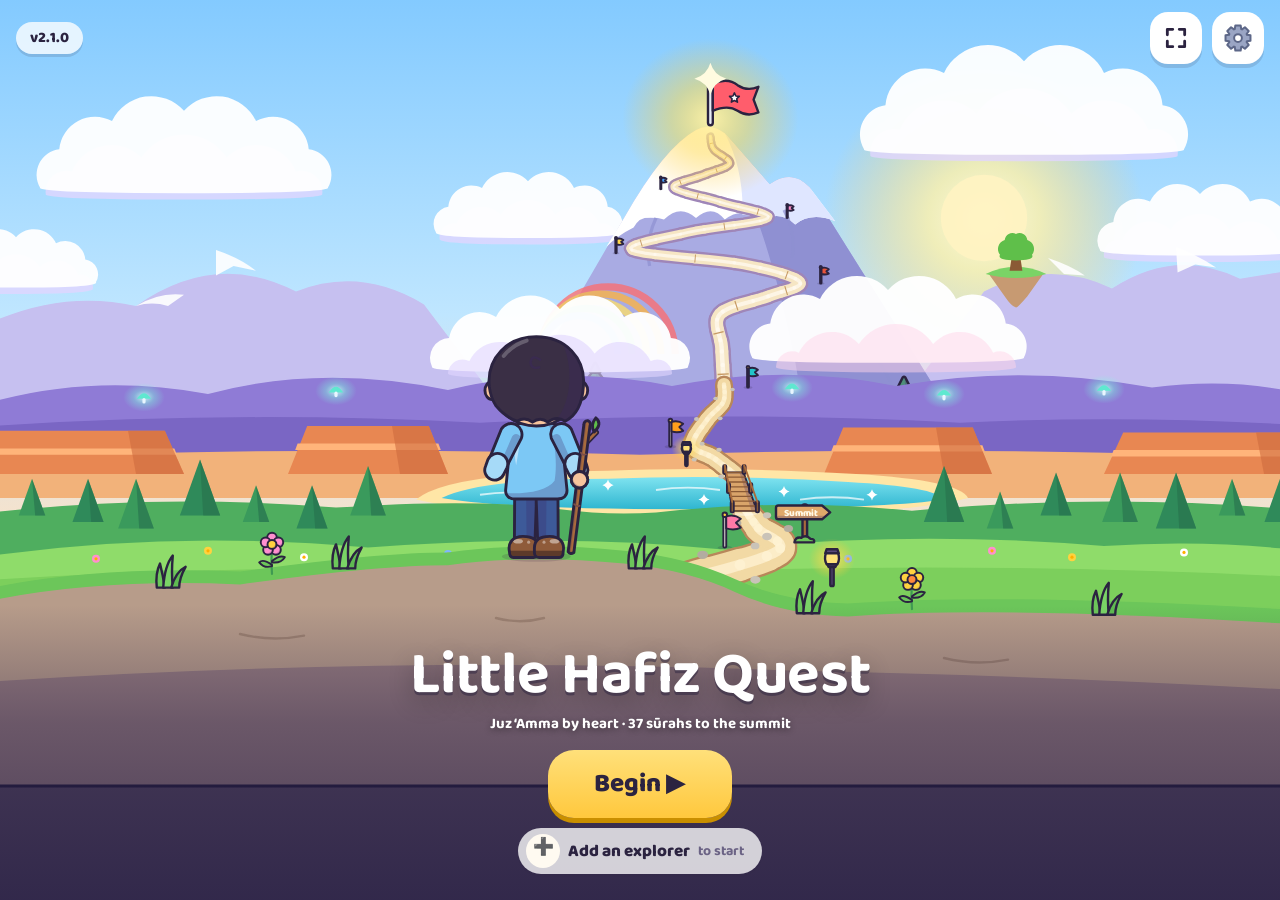
==== commit a43e6335: "Little Hafiz Quest v2.1.0 - Stickers can be stuck on the explorer's shirt; newest finds first in My " ====
--- a/index.html
+++ b/index.html
@@ -14,7 +14,7 @@
 
   <!--
     Content Security Policy: only this site's own files may load. No third-party scripts, fonts or trackers.
-    'unsafe-inline' is allowed for styles only, because each sūrah's colours are passed as inline CSS variables.
+    'unsafe-inline' is allowed for styles only, because each sūrah's colors are passed as inline CSS variables.
   -->
   <meta http-equiv="Content-Security-Policy" content="default-src 'self'; script-src 'self'; style-src 'self' 'unsafe-inline'; img-src 'self' data:; font-src 'self'; media-src 'self'; connect-src 'self'; worker-src 'self'; object-src 'none'; base-uri 'none'; form-action 'none'">
   <meta name="referrer" content="no-referrer">
--- a/css/game.css
+++ b/css/game.css
@@ -1,11 +1,11 @@
 /*
  * Little Hafiz Quest: styles
  * ==========================
- * Colours are tokens on :root. Light values come first; the dim (night) palette is applied when
+ * Colors are tokens on :root. Light values come first; the dim (night) palette is applied when
  *   - the grown-up picks "Dim" in settings            -> <html data-mode="dim">
  *   - or the setting is "Auto" and the device is dark  -> prefers-color-scheme: dark
- * Per-sūrah colours are passed as inline CSS variables (--c, --c14, ...) computed in js/game.js,
- * so no modern-only colour functions are needed (works on older Safari, Firefox and Samsung Internet).
+ * Per-sūrah colors are passed as inline CSS variables (--c, --c14, ...) computed in js/game.js,
+ * so no modern-only color functions are needed (works on older Safari, Firefox and Samsung Internet).
  */
 /* ---------- fonts (all bundled in /fonts, SIL Open Font License) ---------- */
 @font-face {
@@ -489,10 +489,21 @@
   line-height: 1.1;
 }
 .hero-ar {
+  /* a plaque behind the sūrah's Arabic name so it stands out on any world sky (light or dark) */
+  display: inline-block;
   font-family: 'Amiri Quran', serif;
   font-size: 38px;
   line-height: 1.6;
-  color: var(--c);
+  color: var(--cd);
+  background: var(--card);
+  border: 3px solid var(--c);
+  border-radius: 22px;
+  padding: 0 22px 4px;
+  margin: 2px 0 6px;
+  box-shadow:
+    0 5px 0 var(--c35),
+    0 10px 22px var(--shd);
+  text-shadow: 0 1px 0 rgba(255, 255, 255, 0.6);
 }
 .hero-en {
   font-weight: 700;
@@ -691,27 +702,44 @@
 .dots {
   display: flex;
   align-items: center;
-  height: 18px;
-  gap: 6px;
+  gap: 8px;
   justify-content: center;
-  margin: 2px 0 10px;
+  margin: 2px 0 12px;
   flex-wrap: wrap;
 }
+/* each dot is a button: tap it to practice that āyah */
 .dot {
   flex: none;
-  width: 12px;
-  height: 12px;
+  width: 34px;
+  height: 34px;
   border-radius: 50%;
-  background: var(--line);
-  transition: 0.3s;
+  background: var(--card);
+  color: var(--soft);
+  font-weight: 800;
+  font-size: 15px;
+  line-height: 1;
+  box-shadow:
+    inset 0 0 0 3px var(--line),
+    0 3px 0 var(--shd);
+  transition:
+    transform 0.2s,
+    background 0.3s;
+}
+.dot:active {
+  transform: translateY(2px);
 }
 .dot.done {
   background: var(--c);
+  color: #fff;
+  box-shadow: 0 3px 0 var(--cd);
 }
 .dot.cur {
   background: var(--gold2);
-  transform: scale(1.4);
-  box-shadow: 0 0 0 4px rgba(255, 159, 28, 0.25);
+  color: #fff;
+  transform: scale(1.18);
+  box-shadow:
+    0 3px 0 #c46a00,
+    0 0 0 5px rgba(255, 159, 28, 0.28);
 }
 .card {
   background: var(--card);
@@ -2060,7 +2088,7 @@
   overflow: visible;
 }
 
-/* ---------- pictures (emoji) are always centred ---------- */
+/* ---------- pictures (emoji) are always centered ---------- */
 .pics {
   display: inline-flex;
   align-items: center;
@@ -2932,8 +2960,66 @@
 .hearts {
   display: flex;
   justify-content: flex-end;
+  align-items: center;
   gap: 4px;
   margin: -4px 2px 6px;
+}
+.hface {
+  width: 34px;
+  height: 34px;
+  margin-right: 2px;
+}
+.hface > svg {
+  width: 50px;
+  height: 75px;
+  left: -8px;
+  top: -6px;
+}
+.dropscene {
+  position: relative;
+  display: flex;
+  justify-content: center;
+  align-items: flex-end;
+  height: 170px;
+}
+.dropex > svg {
+  width: 110px;
+  height: 165px;
+}
+.dropscene .dropit {
+  position: absolute;
+  left: 50%;
+  bottom: 0;
+  margin-left: 40px;
+}
+.dropscene .dropit svg {
+  width: 64px;
+  height: 64px;
+}
+.leftrow {
+  display: flex;
+  flex-direction: column;
+  align-items: center;
+  gap: 2px;
+  margin: 6px 0 4px;
+}
+.leftrow small {
+  font-weight: 800;
+  color: var(--soft);
+  font-size: 13px;
+  text-transform: uppercase;
+  letter-spacing: 0.5px;
+}
+.leftrow span {
+  display: flex;
+  flex-wrap: wrap;
+  justify-content: center;
+  gap: 4px;
+}
+.leftrow i svg {
+  width: 38px;
+  height: 38px;
+  display: block;
 }
 .hrt svg {
   width: 30px;
@@ -3599,7 +3685,7 @@
   flex: none;
   position: relative;
 }
-/* head-and-shoulders crop: the head sits about 95/300 down the drawing, centred at x = 92/200 */
+/* head-and-shoulders crop: the head sits about 95/300 down the drawing, centered at x = 92/200 */
 .phead > svg {
   position: absolute;
   width: 70px;
@@ -3690,3 +3776,522 @@
 :root[data-mode='dim'] body.v-map::after {
   background: linear-gradient(180deg, rgba(14, 15, 45, 0.55), rgba(14, 15, 45, 0));
 }
+
+/* ---------- v2.1: shining again, world complete, look pickers, wardrobe ---------- */
+.found.shine {
+  flex-direction: row;
+  text-align: left;
+  background: linear-gradient(160deg, var(--okbg), var(--chip));
+}
+.found.shine > span:last-child {
+  display: flex;
+  flex-wrap: wrap;
+  align-items: center;
+  gap: 6px;
+}
+.shineex {
+  flex: none;
+  width: 80px;
+  height: 120px;
+  animation: shineUp 1.2s cubic-bezier(0.2, 1.4, 0.4, 1) both;
+}
+.shineex > svg {
+  width: 100%;
+  height: 100%;
+}
+@keyframes shineUp {
+  from {
+    transform: scale(0.6) translateY(20px);
+    filter: grayscale(0.7) brightness(0.85);
+  }
+}
+.worlddone {
+  display: flex;
+  flex-direction: column;
+  align-items: center;
+  gap: 2px;
+  margin: 14px auto 0;
+  max-width: 420px;
+  border-radius: 18px;
+  padding: 10px 14px;
+  background: var(--chip);
+  border: 3px solid var(--gold);
+  font-weight: 700;
+  animation: zoomIn 0.6s cubic-bezier(0.2, 1.4, 0.4, 1) both;
+}
+.worlddone b {
+  font-size: 20px;
+}
+.worlddone .hup {
+  display: flex;
+  align-items: center;
+  gap: 6px;
+  color: #d6336c;
+  font-weight: 800;
+}
+.worlddone .hup svg {
+  width: 30px;
+  height: 30px;
+  animation: heartPop 0.8s 0.4s both;
+}
+.lkgroup {
+  border-top: 2px dashed var(--line);
+  padding-top: 10px;
+}
+.lkh {
+  font-weight: 800;
+  font-size: 15px;
+  margin-bottom: 6px;
+}
+.lkh small {
+  font-weight: 700;
+  color: var(--soft);
+  font-size: 13px;
+  margin-left: 4px;
+}
+.swatch2 {
+  width: 50px;
+  height: 50px;
+  border-radius: 16px;
+  background: var(--card2);
+  box-shadow: 0 3px 0 var(--shd);
+  padding: 4px;
+}
+.swatch2 svg {
+  width: 100%;
+  height: 100%;
+  display: block;
+}
+.swatch2.on {
+  outline: 4px solid var(--gold2);
+  background: var(--chip);
+}
+.bagacts {
+  display: flex;
+  flex-wrap: wrap;
+  justify-content: center;
+  gap: 8px;
+  margin: -2px 0 10px;
+}
+.bagacts .btn[disabled] {
+  opacity: 0.5;
+}
+.latest {
+  background: var(--glass);
+  border-radius: 24px;
+  padding: 10px 12px 12px;
+  margin-bottom: 10px;
+}
+.lrow {
+  display: flex;
+  gap: 10px;
+  overflow-x: auto;
+  padding: 4px 2px 6px;
+  scroll-snap-type: x proximity;
+}
+.lrow > * {
+  flex: none;
+  width: 96px;
+  scroll-snap-align: start;
+}
+.scell {
+  border-radius: 18px;
+  padding: 6px 4px;
+}
+button.scell:active {
+  transform: translateY(2px);
+}
+.scell.on {
+  outline: 4px solid var(--go);
+  background: var(--okbg);
+}
+.lrow .scell {
+  background: var(--card);
+  box-shadow: 0 4px 0 var(--shd);
+}
+
+/* ---------- v2.1: the explorer pops in on the map ---------- */
+.mex > svg {
+  transform-origin: 50% 100%;
+}
+.mex.appear > svg {
+  animation: exAppear 0.5s cubic-bezier(0.25, 1.6, 0.45, 1) both;
+}
+.mex.vanish > svg {
+  animation: exVanish 0.26s ease-in both;
+}
+@keyframes exAppear {
+  from {
+    transform: scale(0.1, 0.3);
+    opacity: 0;
+  }
+  60% {
+    opacity: 1;
+  }
+}
+@keyframes exVanish {
+  to {
+    transform: scale(1.3, 0.1);
+    opacity: 0;
+  }
+}
+.mpuff {
+  width: 80px;
+  height: 80px;
+  z-index: 6;
+  pointer-events: none;
+  border-radius: 50%;
+  background: radial-gradient(circle, rgba(255, 255, 255, 0.95) 0 22%, rgba(255, 236, 150, 0.8) 34%, rgba(255, 236, 150, 0) 66%);
+  animation: puff 0.7s ease-out both;
+}
+.mpuff::before,
+.mpuff::after {
+  content: '✦';
+  position: absolute;
+  color: #ffd23f;
+  font-size: 22px;
+  text-shadow: 0 0 6px #fff;
+  left: 6px;
+  top: 10px;
+}
+.mpuff::after {
+  left: auto;
+  right: 4px;
+  top: 30px;
+  font-size: 16px;
+}
+@keyframes puff {
+  from {
+    transform: scale(0.2);
+    opacity: 1;
+  }
+  to {
+    transform: scale(1.5);
+    opacity: 0;
+  }
+}
+@media (prefers-reduced-motion: reduce) {
+  .mex.appear > svg,
+  .mex.vanish > svg,
+  .mpuff {
+    animation: none;
+  }
+}
+
+/* ---------- v2.1: livelier worlds on the map ---------- */
+/* each world's ground has its own texture over its colors (--g0 top, --g1 bottom) */
+.mband:not(.mb-top) {
+  background-color: var(--g1);
+  background-image: linear-gradient(180deg, var(--g0), var(--g1));
+}
+.mb-meadow:not(.mb-top) {
+  background-image:
+    radial-gradient(ellipse 14px 6px at 30% 40%, rgba(255, 255, 255, 0.22) 60%, transparent 62%),
+    radial-gradient(ellipse 10px 5px at 75% 75%, rgba(40, 120, 40, 0.16) 60%, transparent 62%),
+    linear-gradient(180deg, var(--g0), var(--g1));
+  background-size: 90px 70px, 120px 90px, auto;
+}
+.mb-forest:not(.mb-top) {
+  background-image:
+    radial-gradient(circle 9px at 25% 30%, rgba(20, 80, 40, 0.16) 60%, transparent 62%),
+    radial-gradient(circle 6px at 70% 70%, rgba(255, 255, 255, 0.12) 60%, transparent 62%),
+    linear-gradient(180deg, var(--g0), var(--g1));
+  background-size: 80px 80px, 110px 70px, auto;
+}
+.mb-sands:not(.mb-top) {
+  background-image:
+    repeating-linear-gradient(170deg, transparent 0 26px, rgba(255, 255, 255, 0.22) 26px 29px, transparent 29px 58px),
+    radial-gradient(circle 2px at 40% 50%, rgba(160, 110, 40, 0.3) 60%, transparent 70%),
+    linear-gradient(180deg, var(--g0), var(--g1));
+  background-size: auto, 34px 30px, auto;
+}
+.mb-canyon:not(.mb-top) {
+  background-image:
+    repeating-linear-gradient(180deg, transparent 0 60px, rgba(180, 70, 30, 0.16) 60px 66px),
+    radial-gradient(circle 3px at 60% 40%, rgba(255, 230, 190, 0.35) 60%, transparent 70%),
+    linear-gradient(180deg, var(--g0), var(--g1));
+  background-size: auto, 52px 46px, auto;
+}
+.mb-starry:not(.mb-top) {
+  background-image:
+    radial-gradient(circle 1.6px at 20% 30%, rgba(255, 248, 208, 0.9) 60%, transparent 70%),
+    radial-gradient(circle 1.2px at 70% 80%, rgba(255, 255, 255, 0.7) 60%, transparent 70%),
+    linear-gradient(180deg, var(--g0), var(--g1));
+  background-size: 60px 50px, 44px 64px, auto;
+}
+.mb-sky:not(.mb-top) {
+  background-image:
+    radial-gradient(ellipse 40px 14px at 30% 50%, rgba(255, 255, 255, 0.55) 60%, transparent 64%),
+    radial-gradient(ellipse 28px 10px at 80% 20%, rgba(255, 214, 234, 0.5) 60%, transparent 64%),
+    linear-gradient(180deg, var(--g0), var(--g1));
+  background-size: 160px 90px, 130px 110px, auto;
+}
+.mb-peak:not(.mb-top) {
+  background-image:
+    radial-gradient(circle 2px at 30% 30%, rgba(255, 255, 255, 0.95) 60%, transparent 70%),
+    radial-gradient(ellipse 30px 8px at 70% 70%, rgba(160, 196, 224, 0.3) 60%, transparent 64%),
+    linear-gradient(180deg, var(--g0), var(--g1));
+  background-size: 40px 46px, 140px 80px, auto;
+}
+.mborder {
+  position: absolute;
+  left: 0;
+  right: 0;
+  pointer-events: none;
+}
+.mborder > svg {
+  display: block;
+  width: 100%;
+  height: 100%;
+}
+.mbridge {
+  width: 56px;
+  transform-origin: 50% 50%;
+  pointer-events: none;
+}
+.mbr-in,
+.mbr-in > svg {
+  width: 100%;
+  height: 100%;
+  display: block;
+}
+.mgate {
+  width: 128px;
+  height: 128px;
+  transform-origin: 50% 100%;
+  pointer-events: none;
+}
+.mgate svg {
+  width: 100%;
+  height: 100%;
+  display: block;
+  overflow: visible;
+}
+.mprop.walker {
+  overflow: visible;
+}
+.mwalk {
+  width: 100%;
+  height: 100%;
+  animation: mwalk 9s ease-in-out infinite;
+}
+@keyframes mwalk {
+  0% { transform: translateX(-26px) scaleX(1); }
+  44% { transform: translateX(26px) scaleX(1); }
+  50% { transform: translateX(26px) scaleX(-1); }
+  94% { transform: translateX(-26px) scaleX(-1); }
+  100% { transform: translateX(-26px) scaleX(1); }
+}
+.lhq-border .bd-flow {
+  animation: bdFlow 6s linear infinite;
+}
+.lhq-border .bd-wave {
+  animation: lhq-wavex 4s ease-in-out infinite alternate;
+}
+@keyframes bdFlow {
+  from { transform: translateX(-30px); opacity: 0; }
+  20%, 80% { opacity: 0.8; }
+  to { transform: translateX(60px); opacity: 0; }
+}
+/* the horizon at the top of the map (replaces the plain white fade) */
+body.v-map::after {
+  display: none;
+}
+.mhz {
+  position: fixed;
+  top: 0;
+  left: 0;
+  right: 0;
+  height: calc(env(safe-area-inset-top, 0px) + clamp(72px, 16vh, 168px));
+  z-index: 9;
+  pointer-events: none;
+  -webkit-mask: radial-gradient(ellipse 140% 100% at 50% 0%, #000 86%, transparent 100%);
+  mask: radial-gradient(ellipse 140% 100% at 50% 0%, #000 86%, transparent 100%);
+}
+.mhz-w {
+  position: absolute;
+  top: 0;
+  right: 0;
+  bottom: 0;
+  left: 0;
+  background: linear-gradient(180deg, var(--s0), var(--s1));
+  transition: opacity 0.25s;
+}
+.mhz-far {
+  position: absolute;
+  left: -4%;
+  right: -4%;
+  bottom: 0;
+  height: 70%;
+  transform: translateY(calc((0.5 - var(--hp, 0.5)) * 18px));
+}
+.mhz-far > svg {
+  width: 100%;
+  height: 100%;
+  display: block;
+}
+@media (prefers-reduced-motion: reduce) {
+  .mwalk,
+  .lhq-border .bd-flow,
+  .lhq-border .bd-wave {
+    animation: none;
+  }
+}
+
+/* ---------- v2.1: fullscreen button, new-item dots, golden treasures ---------- */
+.sp-tr {
+  display: flex;
+  gap: 10px;
+}
+.setrow .btn .i {
+  width: 20px;
+  height: 20px;
+  vertical-align: -4px;
+}
+.newdot {
+  position: absolute;
+  top: 4px;
+  right: 4px;
+  width: 14px;
+  height: 14px;
+  border-radius: 50%;
+  background: #ff3b6b;
+  border: 2px solid #fff;
+  box-shadow: 0 0 0 3px rgba(255, 59, 107, 0.25);
+  animation: newPulse 1.6s ease-in-out infinite;
+  pointer-events: none;
+}
+.wtab,
+.scell,
+.hud-bag {
+  position: relative;
+}
+.hud-bag > .newdot {
+  top: -3px;
+  right: -3px;
+}
+@keyframes newPulse {
+  50% {
+    transform: scale(1.25);
+  }
+}
+.icell.gold {
+  background: linear-gradient(160deg, #fff8dc, #ffe08a);
+  color: #5a3a00;
+}
+.icell.goldlock small {
+  color: #b8860b;
+}
+.memo.gold {
+  background: linear-gradient(160deg, #fff3c4, #ffd86b);
+  color: #4a3000;
+}
+.node.st-gold .nring {
+  background: conic-gradient(#ffe27a, #ffb300, #fff3b0, #ffb300, #ffe27a);
+}
+.node.st-gold .nplat {
+  box-shadow:
+    0 7px 0 #c98a00,
+    0 0 18px rgba(255, 200, 61, 0.8);
+}
+@media (prefers-reduced-motion: reduce) {
+  .newdot {
+    animation: none;
+  }
+}
+
+/* ---------- v2.1: every screen size (phones first, then tablets and computers) ---------- */
+.sp-begin {
+  white-space: nowrap;
+  max-width: 100%;
+}
+/* small or short phones: a smaller title block */
+@media (max-height: 700px) and (orientation: portrait) {
+  .sp-title {
+    font-size: clamp(30px, 9vw, 44px);
+  }
+  .sp-begin {
+    font-size: 21px;
+    min-height: 56px;
+    padding: 8px 28px;
+  }
+  .sp-bottom {
+    gap: 6px;
+    padding-top: 24px;
+  }
+}
+/* tablets and computers in landscape: lift the scene so the explorer stands above the title */
+@media (min-aspect-ratio: 4/3) and (min-height: 521px) {
+  .sp-art {
+    bottom: 16%;
+  }
+  .splash {
+    background: #5b4d63;
+  }
+}
+/* phones in landscape: the scene on the left, the title and buttons in a panel on the right */
+@media (orientation: landscape) and (max-height: 520px) {
+  .sp-art {
+    right: 36%;
+    overflow: hidden;
+  }
+  .splash {
+    background: #2e2650;
+  }
+  .sp-bottom {
+    top: 0;
+    left: auto;
+    width: 36%;
+    justify-content: center;
+    padding: 56px max(14px, env(safe-area-inset-right, 0px)) 14px 14px;
+    background: #2e2650;
+  }
+  .sp-top {
+    z-index: 2;
+  }
+  .sp-title {
+    font-size: clamp(26px, 6vh, 38px);
+  }
+  .sp-sub {
+    font-size: 13px;
+  }
+  .sp-begin {
+    font-size: 19px;
+    min-height: 50px;
+    padding: 6px 22px;
+  }
+  .pchip {
+    font-size: 15px;
+  }
+  /* a compact world rail that stays clear of the top bar */
+  .wrail {
+    gap: 4px;
+    padding: 4px;
+    top: calc(50% + 34px);
+  }
+  .wr {
+    width: 30px;
+    height: 30px;
+  }
+  .wr-n {
+    width: 15px;
+    height: 15px;
+    font-size: 9px;
+  }
+  .wr.on {
+    transform: scale(1.12);
+  }
+}
+/* tablets: a roomier column for the lessons and the wardrobe */
+@media (min-width: 768px) and (min-height: 600px) {
+  #app {
+    max-width: 720px;
+  }
+  .wd-stage {
+    height: 300px;
+  }
+  .wd-stage > svg {
+    height: 290px;
+    width: 194px;
+  }
+}
--- a/css/art.css
+++ b/css/art.css
@@ -392,3 +392,112 @@
     display: none;
   }
 }
+
+/* ---------- splash: the explorer's idle routine (one 18 s loop) ----------
+ * back view: hop hop … raise the staff towards the summit … look left and right
+ * then turn round (squash and swap to the front view), wave at us, and turn back.
+ * Without animation (reduced motion) only the back view shows. */
+.lhq-splash .sp-ex,
+.lhq-splash .sp-exb,
+.lhq-splash .sp-exf {
+  transform-box: fill-box;
+  transform-origin: 50% 100%;
+}
+.lhq-splash .sp-exf {
+  opacity: 0;
+}
+.lhq-splash .sp-ex {
+  animation: sp-hop 18s ease-in-out infinite;
+}
+.lhq-splash .sp-exb {
+  animation: sp-turnb 18s ease-in-out infinite;
+}
+.lhq-splash .sp-exf {
+  animation: sp-turnf 18s ease-in-out infinite;
+}
+.lhq-splash .sp-exb .ex-arm-r {
+  animation: sp-raise 18s ease-in-out infinite;
+}
+.lhq-splash .sp-exb .ex-head {
+  animation: sp-look 18s ease-in-out infinite;
+}
+.lhq-splash .sp-exf .ex-arm-l {
+  animation: sp-wave 18s ease-in-out infinite;
+}
+@keyframes sp-hop {
+  0%, 6%, 9.5%, 13%, 100% { transform: translateY(0) scale(1, 1); }
+  6.6% { transform: translateY(0) scale(1.04, 0.95); }
+  7.8% { transform: translateY(-26px) scale(0.97, 1.04); }
+  9% { transform: translateY(0) scale(1.03, 0.96); }
+  10.2% { transform: translateY(0) scale(1.04, 0.95); }
+  11.4% { transform: translateY(-20px) scale(0.97, 1.04); }
+  12.6% { transform: translateY(0) scale(1.03, 0.97); }
+  52% { transform: translateY(0); }
+  54% { transform: translateY(-12px); }
+  56% { transform: translateY(0); }
+}
+@keyframes sp-raise {
+  0%, 16%, 30%, 100% { transform: rotate(0deg); }
+  19%, 27% { transform: rotate(-128deg); }
+  23% { transform: rotate(-140deg); }
+}
+@keyframes sp-look {
+  0%, 32%, 46%, 100% { transform: rotate(0deg); }
+  35%, 38% { transform: rotate(-9deg) translateX(-3px); }
+  41%, 44% { transform: rotate(9deg) translateX(3px); }
+}
+@keyframes sp-turnb {
+  0%, 48%, 74%, 100% { transform: scaleX(1); opacity: 1; }
+  50% { transform: scaleX(0.06); opacity: 1; }
+  50.1%, 71.9% { transform: scaleX(0.06); opacity: 0; }
+  72% { transform: scaleX(0.06); opacity: 1; }
+}
+@keyframes sp-turnf {
+  0%, 49.9%, 72.1%, 100% { transform: scaleX(0.06); opacity: 0; }
+  50% { transform: scaleX(0.06); opacity: 1; }
+  52%, 70% { transform: scaleX(1); opacity: 1; }
+  72% { transform: scaleX(0.06); opacity: 1; }
+}
+@keyframes sp-wave {
+  0%, 54%, 68%, 100% { transform: rotate(0deg); }
+  56%, 60%, 64% { transform: rotate(-132deg); }
+  58%, 62%, 66% { transform: rotate(-104deg); }
+}
+
+/* ---------- v2.1 map life: turning sails, lighthouse beam, smoke, ripples, rolling weeds ---------- */
+.pr-spin,
+.pr-beam,
+.pr-roll {
+  transform-box: fill-box;
+  transform-origin: 50% 50%;
+}
+.pr-spin {
+  animation: lhq-spin 8s linear infinite;
+}
+.pr-beam {
+  animation: lhq-beam 6s ease-in-out infinite;
+}
+.pr-roll {
+  animation: lhq-spin 3s linear infinite;
+}
+.pr-smoke {
+  animation: lhq-smoke 3.6s ease-out infinite;
+}
+.pr-ripple {
+  transform-box: fill-box;
+  transform-origin: 50% 50%;
+  animation: lhq-ripple 3s ease-in-out infinite;
+}
+@keyframes lhq-beam {
+  0%, 100% { transform: scaleX(1); opacity: 1; }
+  50% { transform: scaleX(0.15); opacity: 0.4; }
+}
+@keyframes lhq-smoke {
+  0% { transform: translateY(6px); opacity: 0; }
+  30% { opacity: 1; }
+  100% { transform: translate(6px, -14px); opacity: 0; }
+}
+@keyframes lhq-ripple {
+  0%, 100% { transform: scale(1); opacity: 0.6; }
+  50% { transform: scale(1.12); opacity: 1; }
+}
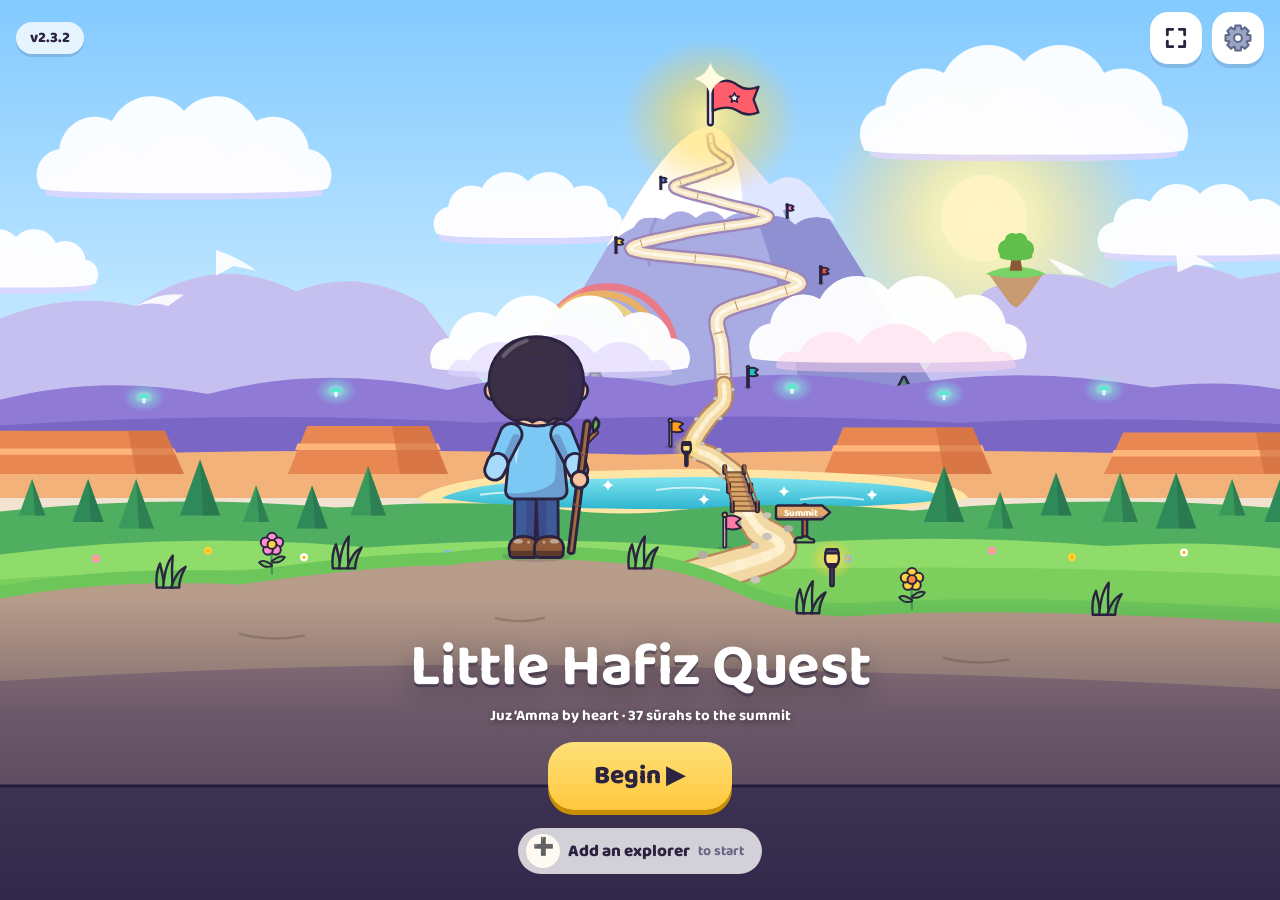
==== commit 643504f1: "Little Hafiz Quest v2.3.2 - Calm nature sounds in place of the game sounds: a tiny drip for   button" ====
--- a/index.html
+++ b/index.html
@@ -58,6 +58,7 @@
   <script src="js/data.js"></script>
   <script src="js/art.js"></script>
   <script src="js/map.js"></script>
+  <script src="js/sounds.js"></script>
   <script src="js/game.js"></script>
 </body>
 </html>
--- a/css/game.css
+++ b/css/game.css
@@ -2492,15 +2492,49 @@
   border: 3px solid #fff;
   box-shadow: 0 2px 0 rgba(0, 0, 0, 0.2);
 }
-.node.suggest .nplat {
-  animation: nodePulse 1.6s ease-in-out infinite;
-}
-@keyframes nodePulse {
+/* the next sūrah to do: a soft round glow behind the stop that breathes (opacity and scale only) */
+.node.suggest::before {
+  content: '';
+  position: absolute;
+  left: -16px;
+  top: -16px;
+  width: 120px;
+  height: 120px;
+  border-radius: 50%;
+  background: radial-gradient(circle, rgba(255, 214, 90, 0.75) 0%, rgba(255, 200, 61, 0.45) 45%, rgba(255, 200, 61, 0) 70%);
+  animation: nodeGlow 1.8s ease-in-out infinite;
+  pointer-events: none;
+}
+@keyframes nodeGlow {
+  0%,
+  100% {
+    opacity: 0.35;
+    transform: scale(0.86);
+  }
   50% {
-    box-shadow:
-      0 7px 0 #9c93b8,
-      0 0 0 12px rgba(255, 200, 61, 0.5);
-  }
+    opacity: 1;
+    transform: scale(1.04);
+  }
+}
+.node {
+  outline: none;
+}
+.nfix {
+  position: absolute;
+  left: -10px;
+  bottom: 4px;
+  width: 34px;
+  height: 34px;
+  border-radius: 50%;
+  background: #fff;
+  border: 3px solid #e8433f;
+  display: flex;
+  align-items: center;
+  justify-content: center;
+  font-size: 18px;
+  line-height: 1;
+  box-shadow: 0 2px 0 rgba(0, 0, 0, 0.2);
+  animation: bob 1.4s ease-in-out infinite;
 }
 .mlost {
   width: 52px;
@@ -4295,3 +4329,974 @@
     width: 194px;
   }
 }
+
+/* =====================================================================
+ * v2.2: less scrolling, calmer redraws
+ * ===================================================================== */
+/* past the end of the page a phone shows the page's own background: make it the world's ground, no bounce */
+html {
+  background: var(--pagebg, #69c25a);
+  overscroll-behavior-y: none;
+}
+body {
+  overscroll-behavior-y: none;
+}
+/* smaller "Do it" box */
+.gest {
+  font-size: 15px;
+  padding: 3px 12px 4px;
+  border-radius: 12px;
+}
+.gest small {
+  font-size: 10.5px;
+}
+/* checkpoints: one row that scrolls sideways, with faded edges and a bouncing arrow while there's more */
+.cpwrap {
+  position: relative;
+  margin: 0 calc(-1 * var(--gutr)) 4px calc(-1 * var(--gutl));
+}
+.cptrail {
+  flex-wrap: nowrap;
+  justify-content: flex-start;
+  overflow-x: auto;
+  scroll-snap-type: x proximity;
+  padding: 8px var(--gutr) 10px var(--gutl);
+  scrollbar-width: none;
+}
+.cptrail::-webkit-scrollbar {
+  display: none;
+}
+.cpf {
+  flex: none;
+  scroll-snap-align: center;
+}
+.cpwrap::before,
+.cpwrap::after {
+  content: '';
+  position: absolute;
+  top: 0;
+  bottom: 0;
+  width: 34px;
+  pointer-events: none;
+  opacity: 0;
+  transition: opacity 0.2s;
+  z-index: 1;
+}
+.cpwrap::before {
+  left: 0;
+  background: linear-gradient(90deg, var(--bgmid), rgba(255, 255, 255, 0));
+}
+.cpwrap::after {
+  right: 0;
+  background: linear-gradient(270deg, var(--bgmid), rgba(255, 255, 255, 0));
+}
+.cpwrap.more-l::before,
+.cpwrap.more-r::after {
+  opacity: 1;
+}
+.cpmore {
+  position: absolute;
+  right: 6px;
+  top: 50%;
+  margin-top: -18px;
+  width: 30px;
+  height: 30px;
+  border-radius: 50%;
+  background: var(--gold);
+  color: #2b2340;
+  font-weight: 900;
+  font-size: 24px;
+  line-height: 28px;
+  text-align: center;
+  box-shadow: 0 3px 0 #c98f00;
+  z-index: 2;
+  pointer-events: none;
+  opacity: 0;
+  transition: opacity 0.2s;
+}
+.cpwrap.more-r .cpmore {
+  opacity: 1;
+  animation: nudgeR 1.2s ease-in-out infinite;
+}
+@keyframes nudgeR {
+  50% {
+    transform: translateX(5px);
+  }
+}
+/* stepping stones: the buttons sit right under the stones */
+.levels-gap {
+  margin-top: 18px;
+}
+.pathbtns {
+  margin: 0 0 10px;
+}
+.pathbtns + .parent {
+  margin: -4px 0 10px;
+}
+/* puzzle: a placed picture can be tapped to hear it */
+.slot.filled {
+  position: relative;
+  cursor: pointer;
+}
+.slothear {
+  position: absolute;
+  right: 3px;
+  bottom: 2px;
+  font-size: 13px;
+  opacity: 0.75;
+}
+/* splash: a little room between the big button and the explorer chip */
+.sp-bottom .pchip {
+  margin-top: 8px;
+}
+/* the waiting gifts: a small gift box that rattles now and then, with a count */
+.giftico {
+  position: relative;
+  padding: 2px;
+}
+.giftico .rattle,
+.giftico .rattle svg {
+  display: block;
+  width: 40px;
+  height: 40px;
+}
+.giftico .badge {
+  top: -6px;
+  right: -6px;
+}
+.rattle {
+  display: inline-block;
+  transform-origin: 50% 90%;
+  animation: rattle 2.4s ease-in-out infinite;
+}
+@keyframes rattle {
+  0%, 62%, 100% { transform: rotate(0) translateY(0); }
+  66% { transform: rotate(-12deg) translateY(-3px); }
+  70% { transform: rotate(10deg) translateY(-1px); }
+  74% { transform: rotate(-8deg) translateY(-3px); }
+  78% { transform: rotate(6deg); }
+  82% { transform: rotate(-3deg); }
+}
+.giftbtn {
+  position: relative;
+}
+.giftbtn .rattle {
+  animation-duration: 1.4s;
+}
+.giftbtn > .badge {
+  top: 6px;
+  right: 10px;
+  min-width: 30px;
+  height: 30px;
+  font-size: 16px;
+}
+.gbox .rattle {
+  animation-duration: 1.6s;
+}
+.gbox.mini svg {
+  width: 120px;
+  height: 120px;
+}
+.gtap small {
+  display: block;
+  font-size: 15px;
+}
+/* the disclaimer looks different from the settings around it */
+.notice {
+  margin-top: 12px;
+  border-left: 5px solid var(--gold2);
+  background: var(--pat);
+  border-radius: 12px;
+  padding: 8px 12px;
+  font-size: 14px;
+  line-height: 1.35;
+  color: var(--soft);
+}
+.notice b {
+  color: var(--ink);
+}
+.notice p + p {
+  margin-top: 6px;
+}
+/* My Explorer: the explorer stays in view; only the bottom part scrolls (sideways for things) */
+.v-bag #app {
+  height: 100vh;
+  height: 100dvh;
+  display: flex;
+  flex-direction: column;
+  padding-bottom: calc(8px + env(safe-area-inset-bottom, 0px));
+}
+.bagscr {
+  flex: 1;
+  min-height: 0;
+  display: flex;
+  flex-direction: column;
+}
+.bagscr .bar {
+  flex: none;
+  margin-bottom: 4px;
+}
+.bagscr .wd-stage {
+  flex: 1 1 auto;
+  min-height: 150px;
+  max-height: 300px;
+  height: auto;
+  margin: 0 0 6px;
+}
+.bagscr .wd-stage > svg.ex {
+  height: 100%;
+  width: auto;
+  aspect-ratio: 2 / 3;
+  max-width: 60%;
+}
+.wd-side {
+  position: absolute;
+  bottom: 14px;
+  width: 54px;
+  height: 54px;
+  border-radius: 18px;
+  background: var(--card);
+  box-shadow: 0 3px 0 var(--shd);
+  font-size: 22px;
+  line-height: 1;
+  display: flex;
+  flex-direction: column;
+  align-items: center;
+  justify-content: center;
+}
+.wd-side small {
+  font-size: 10px;
+  font-weight: 800;
+  margin-top: 2px;
+}
+.wd-side.wd-turn {
+  right: 8%;
+}
+.wd-comfy {
+  left: 8%;
+}
+.wd-comfy.on {
+  background: var(--gold);
+  color: #2b2340;
+}
+.wd-comfy[disabled] {
+  opacity: 0.4;
+}
+.bagscr .wtabs {
+  flex: none;
+  display: flex;
+  overflow-x: auto;
+  gap: 6px;
+  margin: 0 calc(-1 * var(--gutr)) 8px calc(-1 * var(--gutl));
+  padding: 4px var(--gutr) 6px var(--gutl);
+  scrollbar-width: none;
+}
+.bagscr .wtabs::-webkit-scrollbar {
+  display: none;
+}
+.bagscr .wtab {
+  flex: none;
+  width: 62px;
+}
+.wtab.hasnew:not(.on) {
+  box-shadow:
+    0 0 0 3px #ff3b6b,
+    0 3px 0 var(--shd);
+}
+.bagscr .wbody {
+  flex: none;
+  padding: 10px 0 6px;
+  margin: 0 calc(-1 * var(--gutr)) 0 calc(-1 * var(--gutl));
+  border-radius: 24px 24px 0 0;
+}
+.wrow {
+  display: flex;
+  gap: 10px;
+  overflow-x: auto;
+  scroll-snap-type: x proximity;
+  padding: 6px var(--gutr) 8px var(--gutl);
+}
+.wrow > * {
+  flex: none;
+  width: 104px;
+  scroll-snap-align: start;
+}
+.wrow .scell {
+  background: var(--card);
+  box-shadow: 0 4px 0 var(--shd);
+}
+.wrow .scell.locked {
+  background: var(--slot);
+  box-shadow: none;
+}
+.wnote2 {
+  text-align: center;
+  font-size: 13px;
+  font-weight: 700;
+  color: var(--soft);
+  padding: 0 var(--gutl);
+}
+.wscroll-v {
+  max-height: 46vh;
+  overflow-y: auto;
+  padding: 0 var(--gutr) 4px var(--gutl);
+}
+.bagscr .lookbox {
+  box-shadow: none;
+}
+/* tall phones and tablets get a bigger explorer */
+@media (min-height: 800px) {
+  .bagscr .wd-stage {
+    max-height: 62vh;
+  }
+}
+/* phone landscape: explorer on the left, choices on the right */
+@media (orientation: landscape) and (max-height: 520px) {
+  .bagscr {
+    display: grid;
+    grid-template-columns: 38% 1fr;
+    grid-template-rows: auto auto 1fr;
+  }
+  .bagscr .bar {
+    grid-column: 1 / -1;
+  }
+  .bagscr .wd-stage {
+    grid-row: 2 / 4;
+    max-height: none;
+  }
+  .bagscr .wtabs {
+    margin: 0 0 6px;
+  }
+  .bagscr .wbody {
+    margin: 0;
+    border-radius: 24px;
+    overflow: hidden;
+  }
+  .wscroll-v {
+    max-height: 60vh;
+  }
+}
+@media (prefers-reduced-motion: reduce) {
+  .rattle,
+  .cpwrap.more-r .cpmore {
+    animation: none;
+  }
+}
+
+/* ---------- the summit celebration ---------- */
+.v-summit #app {
+  max-width: none;
+  padding: 0;
+}
+.summit .sp-art {
+  bottom: 0;
+}
+.sm-card {
+  position: absolute;
+  left: 50%;
+  bottom: calc(18px + env(safe-area-inset-bottom, 0px));
+  transform: translateX(-50%);
+  width: min(92%, 460px);
+  background: var(--card);
+  border-radius: 28px;
+  padding: 14px 16px 16px;
+  text-align: center;
+  box-shadow: 0 10px 30px rgba(0, 0, 0, 0.3);
+  animation: smIn 0.7s 8.2s cubic-bezier(0.2, 1.4, 0.4, 1) both;
+}
+.sm-card.now {
+  animation: none;
+}
+@keyframes smIn {
+  from {
+    opacity: 0;
+    transform: translate(-50%, 60px) scale(0.9);
+  }
+}
+.sm-card h2 {
+  font-size: 24px;
+  line-height: 1.15;
+}
+.sm-card p {
+  color: var(--soft);
+  font-weight: 700;
+  margin: 4px 0 8px;
+}
+.sgifts {
+  display: flex;
+  justify-content: center;
+  gap: 10px;
+  margin-bottom: 10px;
+}
+.sgift {
+  display: flex;
+  flex-direction: column;
+  align-items: center;
+  width: 86px;
+}
+.sgift svg {
+  width: 62px;
+  height: 62px;
+}
+.sgift small {
+  font-size: 12px;
+  font-weight: 800;
+  line-height: 1.1;
+}
+
+/* ---------- tapping the world ---------- */
+.mprop,
+.mex {
+  pointer-events: auto;
+  cursor: pointer;
+}
+.mprop .lhq-prop,
+.mex > svg {
+  transform-origin: 50% 100%;
+}
+.sp-poke {
+  cursor: pointer;
+  transform-box: fill-box;
+  transform-origin: 50% 100%;
+}
+.poke-hop .lhq-prop,
+.sp-poke.poke-hop {
+  animation: pokeHop 0.7s ease-out;
+}
+.poke-joy > svg,
+.sp-poke.poke-joy {
+  animation: pokeJoy 0.8s ease-out;
+}
+.poke-shake .lhq-prop,
+.sp-poke.poke-shake {
+  animation: pokeShake 0.7s ease-in-out;
+}
+.poke-bounce .lhq-prop {
+  animation: pokeBounce 0.6s ease-out;
+}
+.sp-poke.poke-puff {
+  animation: pokePuff 0.8s ease-out;
+}
+@keyframes pokeHop {
+  0% { transform: scale(1.1, 0.9); }
+  35% { transform: translateY(-28px) scale(0.95, 1.08); }
+  65% { transform: translateY(0) scale(1.08, 0.92); }
+  100% { transform: none; }
+}
+@keyframes pokeJoy {
+  0% { transform: scale(1.08, 0.92); }
+  30% { transform: translateY(-34px) rotate(-8deg); }
+  55% { transform: translateY(-34px) rotate(8deg); }
+  80% { transform: translateY(0) scale(1.06, 0.94); }
+  100% { transform: none; }
+}
+@keyframes pokeShake {
+  20% { transform: rotate(-9deg); }
+  40% { transform: rotate(8deg); }
+  60% { transform: rotate(-5deg); }
+  80% { transform: rotate(3deg); }
+}
+@keyframes pokeBounce {
+  30% { transform: scale(1.12, 0.88); }
+  60% { transform: scale(0.94, 1.08) translateY(-6px); }
+}
+@keyframes pokePuff {
+  40% { transform: scale(1.12); opacity: 0.7; }
+}
+@media (prefers-reduced-motion: reduce) {
+  .poke-hop .lhq-prop,
+  .poke-joy > svg,
+  .poke-shake .lhq-prop,
+  .poke-bounce .lhq-prop,
+  .sp-poke {
+    animation: none !important;
+  }
+}
+/* a more compact sūrah header, so the games start higher up */
+.hero-icon {
+  font-size: 58px;
+}
+.hero-ar {
+  font-size: 32px;
+}
+.hud-stars {
+  white-space: nowrap;
+  min-width: 0;
+}
+.hud .giftico + .hud-bag,
+.hud .giftico {
+  flex: none;
+}
+@media (max-width: 400px) {
+  .hud {
+    gap: 6px;
+  }
+  .hud-stars {
+    font-size: 17px;
+    padding: 4px 10px;
+  }
+  .hud-stars small {
+    font-size: 12px;
+  }
+}
+
+/* ---------- v2.2.1: My Explorer items fill the space under the categories ----------
+ * Only the category row scrolls sideways. A category's things wrap into a grid that uses the rest of
+ * the screen and scrolls up and down by itself, so the explorer above never moves. */
+.bagscr .wd-stage {
+  flex: 0 0 auto;
+  height: clamp(170px, 36vh, 440px);
+  max-height: none;
+  min-height: 0;
+}
+.bagscr .wbody {
+  flex: 1 1 auto;
+  min-height: 0;
+  overflow-y: auto;
+  -webkit-overflow-scrolling: touch;
+  overscroll-behavior: contain;
+}
+.wrow {
+  display: grid;
+  grid-template-columns: repeat(auto-fill, minmax(96px, 1fr));
+  gap: 10px;
+  overflow: visible;
+  scroll-snap-type: none;
+  padding: 6px var(--gutr) 8px var(--gutl);
+}
+.wrow > * {
+  width: auto;
+}
+.wscroll-v {
+  max-height: none;
+  overflow: visible;
+}
+@media (orientation: landscape) and (max-height: 520px) {
+  .bagscr .wd-stage {
+    height: auto;
+  }
+  .bagscr .wbody {
+    max-height: calc(100vh - 150px);
+    max-height: calc(100dvh - 150px);
+  }
+}
+.kidpick {
+  display: flex;
+  gap: 8px;
+}
+.kidpick .btn.on {
+  outline: 4px solid var(--gold2);
+  background: var(--chip);
+}
+
+/* ---------- v2.3: the star track ---------- */
+.nextprize {
+  display: flex;
+  align-items: center;
+  gap: 10px;
+  margin: 12px auto 0;
+  max-width: 420px;
+  background: var(--card);
+  border-radius: 18px;
+  padding: 6px 14px 8px 8px;
+  box-shadow: 0 4px 0 var(--shd);
+  text-align: left;
+  font-weight: 700;
+}
+.np-sil svg {
+  width: 48px;
+  height: 48px;
+  display: block;
+}
+.nextprize > span:last-child {
+  flex: 1;
+}
+.np-bar {
+  display: block;
+  height: 10px;
+  border-radius: 99px;
+  background: var(--line);
+  margin-top: 4px;
+  overflow: hidden;
+}
+.np-bar > i {
+  display: block;
+  height: 100%;
+  border-radius: 99px;
+  background: linear-gradient(90deg, var(--gold), var(--gold2));
+}
+
+/* ---------- v2.3.1: the recovered item flies back, and the explorer smiles ---------- */
+.recov {
+  position: relative;
+  flex: none;
+  width: 90px;
+  height: 135px;
+}
+.recov .rv-sad,
+.recov .rv-happy {
+  position: absolute;
+  inset: 0;
+}
+.recov svg.ex {
+  width: 100%;
+  height: 100%;
+}
+.rv-sad {
+  animation: rvOut 0.3s 1.15s ease-in both;
+}
+.rv-happy {
+  animation: rvIn 0.6s 1.15s cubic-bezier(0.2, 1.6, 0.4, 1) both;
+}
+.rv-fly {
+  position: absolute;
+  left: 50%;
+  top: 30%;
+  width: 46px;
+  height: 46px;
+  margin: -23px 0 0 -23px;
+  animation: rvFly 0.9s ease-in both;
+  pointer-events: none;
+}
+.rv-fly svg {
+  width: 100%;
+  height: 100%;
+}
+@keyframes rvOut {
+  to {
+    opacity: 0;
+  }
+}
+@keyframes rvIn {
+  from {
+    opacity: 0;
+    transform: scale(0.85);
+  }
+  60% {
+    opacity: 1;
+    transform: scale(1.12) translateY(-6px);
+  }
+}
+@keyframes rvFly {
+  0% {
+    transform: translate(90px, -70px) scale(1.4) rotate(-20deg);
+    opacity: 0;
+  }
+  20% {
+    opacity: 1;
+  }
+  85% {
+    transform: translate(0, 0) scale(0.7) rotate(10deg);
+    opacity: 1;
+  }
+  100% {
+    transform: translate(0, 0) scale(0.3);
+    opacity: 0;
+  }
+}
+@media (prefers-reduced-motion: reduce) {
+  .rv-sad {
+    display: none;
+  }
+  .rv-happy,
+  .rv-fly {
+    animation: none;
+  }
+  .rv-fly {
+    display: none;
+  }
+}
+
+/* ---------- v2.3.1: progress view ---------- */
+.hud .hud-stars {
+  margin: 0;
+  flex: none;
+}
+.hud .hud-sur {
+  margin-left: auto;
+}
+.hud .hud-stars + .hud-stars {
+  margin-right: auto;
+}
+.progcard {
+  display: flex;
+  flex-direction: column;
+  max-height: 86vh;
+  max-height: 86dvh;
+}
+.pgtabs {
+  display: flex;
+  gap: 6px;
+  margin-bottom: 6px;
+}
+.pgtabs button {
+  flex: 1;
+  border-radius: 14px;
+  padding: 8px 6px;
+  background: var(--card2);
+  font-weight: 800;
+  box-shadow: 0 3px 0 var(--shd);
+}
+.pgtabs button b {
+  display: block;
+  font-size: 18px;
+}
+.pgtabs button.on {
+  background: var(--ink);
+  color: var(--card);
+}
+.pglist {
+  flex: 1;
+  min-height: 0;
+  overflow-y: auto;
+  display: flex;
+  flex-direction: column;
+  gap: 6px;
+  padding: 4px 2px 8px;
+  overscroll-behavior: contain;
+}
+.pgrow {
+  display: flex;
+  align-items: center;
+  gap: 10px;
+  background: var(--card2);
+  border-radius: 14px;
+  padding: 6px 10px;
+  text-align: left;
+}
+.pgrow.done {
+  background: var(--okbg);
+}
+.pgrow .pn {
+  flex: none;
+  min-width: 36px;
+  height: 28px;
+  border-radius: 99px;
+  background: var(--ink);
+  color: var(--card);
+  font-weight: 800;
+  display: grid;
+  place-items: center;
+  font-size: 14px;
+}
+.pgname {
+  flex: 1;
+  min-width: 0;
+  font-weight: 800;
+  line-height: 1.15;
+}
+.pgname small {
+  display: block;
+  font-weight: 600;
+  font-size: 12px;
+  color: var(--soft);
+  white-space: nowrap;
+  overflow: hidden;
+  text-overflow: ellipsis;
+}
+.pgok {
+  flex: none;
+  width: 28px;
+  height: 28px;
+  border-radius: 50%;
+  border: 3px dashed var(--line);
+  display: grid;
+  place-items: center;
+  font-weight: 900;
+}
+.pgok.on {
+  background: var(--go);
+  border: 0;
+  color: #fff;
+}
+.pgbar {
+  flex: none;
+  width: 70px;
+  height: 10px;
+  border-radius: 99px;
+  background: var(--line);
+  overflow: hidden;
+}
+.pgbar i {
+  display: block;
+  height: 100%;
+  background: linear-gradient(90deg, var(--gold), var(--gold2));
+}
+.pgst {
+  flex: none;
+  width: 62px;
+  text-align: right;
+  font-weight: 800;
+  font-size: 13px;
+}
+
+/* ---------- v2.3.1: the explorer's moves (My Explorer) ---------- */
+.wd-ex {
+  height: 100%;
+  padding: 0;
+  display: block;
+}
+.bagscr .wd-ex > svg.ex {
+  height: 100%;
+  width: auto;
+  aspect-ratio: 2 / 3;
+}
+.ex[class*='mv-'] .ex-all,
+.ex[class*='mv-'] .ex-pet {
+  transform-box: view-box;
+}
+.ex.mv-jump .ex-all,
+.ex.mv-jump .ex-pet {
+  transform-origin: 92px 290px;
+  animation: mvJump 1.1s ease-out;
+}
+.ex.mv-dance .ex-all {
+  transform-origin: 92px 290px;
+  animation: mvDance 1.3s ease-in-out;
+}
+.ex.mv-dance .ex-arm-l,
+.ex.mv-dance .ex-arm-r {
+  animation: lhq-swing 0.33s ease-in-out 4;
+}
+.ex.mv-giggle .ex-head {
+  animation: mvGiggle 1.1s ease-in-out;
+}
+.ex.mv-giggle .ex-body {
+  animation: mvShake 1.1s ease-in-out;
+}
+.ex.mv-giggle .ex-eyes {
+  animation: mvSquint 1.1s ease-in-out;
+}
+.ex.mv-twirl .ex-arm-r {
+  animation: mvLift 1.3s ease-in-out;
+}
+.ex.mv-twirl .ex-stick {
+  transform-origin: 47px 211px;
+  animation: mvTwirl 1.3s ease-in-out;
+}
+.ex.mv-wave .ex-arm-l {
+  animation: mvWave 1.3s ease-in-out;
+}
+.ex.mv-pethop .ex-pet {
+  transform-origin: 164px 291px;
+  animation: mvPet 1.2s ease-out;
+}
+.ex.mv-spin .ex-all {
+  transform-origin: 92px 290px;
+  animation: mvSpin 1s ease-in-out;
+}
+@keyframes mvJump {
+  0% { transform: scale(1.06, 0.92); }
+  30% { transform: translateY(-46px) scale(0.96, 1.05); }
+  55% { transform: translateY(0) scale(1.08, 0.92); }
+  70% { transform: translateY(-14px); }
+  85%, 100% { transform: none; }
+}
+@keyframes mvDance {
+  0%, 100% { transform: none; }
+  20% { transform: rotate(-7deg) translateX(-6px); }
+  40% { transform: rotate(7deg) translateX(6px); }
+  60% { transform: rotate(-7deg) translateX(-6px); }
+  80% { transform: rotate(5deg) translateX(4px); }
+}
+@keyframes mvGiggle {
+  0%, 100% { transform: none; }
+  15%, 45%, 75% { transform: rotate(-7deg) translateY(2px); }
+  30%, 60%, 90% { transform: rotate(7deg) translateY(-1px); }
+}
+@keyframes mvShake {
+  0%, 100% { transform: none; }
+  20%, 60% { transform: translateY(-3px); }
+  40%, 80% { transform: translateY(1px); }
+}
+@keyframes mvSquint {
+  0%, 100% { transform: scaleY(1); }
+  15%, 85% { transform: scaleY(0.25); }
+}
+@keyframes mvLift {
+  0%, 100% { transform: none; }
+  25%, 75% { transform: rotate(40deg); }
+}
+@keyframes mvTwirl {
+  0% { transform: none; }
+  80%, 100% { transform: rotate(720deg); }
+}
+@keyframes mvWave {
+  0%, 100% { transform: none; }
+  20%, 50%, 80% { transform: rotate(-132deg); }
+  35%, 65% { transform: rotate(-104deg); }
+}
+@keyframes mvPet {
+  0% { transform: scale(1.1, 0.9); }
+  35% { transform: translateY(-60px) rotate(-180deg); }
+  70% { transform: translateY(0) rotate(-360deg) scale(1.08, 0.92); }
+  100% { transform: rotate(-360deg); }
+}
+@keyframes mvSpin {
+  0%, 100% { transform: scaleX(1); }
+  25% { transform: scaleX(0.05); }
+  50% { transform: scaleX(-1); }
+  75% { transform: scaleX(0.05); }
+}
+/* the explorer and the summit flag on the start screen */
+.sp-poke.poke-spin {
+  animation: mvSpin 1s ease-in-out;
+}
+.sp-poke.poke-dance {
+  animation: mvDance 1.3s ease-in-out;
+}
+.sp-poke.poke-hops {
+  animation: spHops 1.1s ease-out;
+}
+.sp-poke.poke-flag .lhq-wave {
+  animation-duration: 0.3s;
+}
+.sp-poke.poke-flag {
+  animation: pokeBounce 0.6s ease-out 2;
+}
+@keyframes spHops {
+  0%, 33%, 66%, 100% { transform: none; }
+  16% { transform: translateY(-30px); }
+  50% { transform: translateY(-22px); }
+  83% { transform: translateY(-14px); }
+}
+@media (prefers-reduced-motion: reduce) {
+  .ex[class*='mv-'] *,
+  .sp-poke {
+    animation: none !important;
+  }
+}
+/* the map's top bar fits on small phones even with the gift box showing */
+@media (max-width: 460px) {
+  .hud {
+    gap: 5px;
+    padding-left: max(10px, env(safe-area-inset-left, 0px));
+    padding-right: max(10px, env(safe-area-inset-right, 0px));
+  }
+  .hud .icon-btn {
+    width: 44px;
+    height: 44px;
+    border-radius: 15px;
+  }
+  .hud .icon-btn svg.i {
+    width: 22px;
+    height: 22px;
+  }
+  .hud .giftico .rattle,
+  .hud .giftico .rattle svg {
+    width: 32px;
+    height: 32px;
+  }
+  .hud .hud-stars {
+    font-size: 15px;
+    padding: 3px 8px;
+  }
+  .hud .hud-stars small {
+    font-size: 11px;
+  }
+}
+@media (max-width: 360px) {
+  .hud .hud-stars small {
+    display: none;
+  }
+}
--- a/css/art.css
+++ b/css/art.css
@@ -501,3 +501,36 @@
   0%, 100% { transform: scale(1); opacity: 0.6; }
   50% { transform: scale(1.12); opacity: 1; }
 }
+
+/* ---------- the win pose: both arms up, hopping for joy (class "ex-win" on the explorer) ---------- */
+.ex.ex-win .ex-arm-r {
+  transform: rotate(116deg);
+}
+.ex.ex-win .ex-arm-l {
+  transform: rotate(-116deg);
+}
+.ex.ex-win .ex-all,
+.ex.ex-win .ex-pet {
+  transform-box: view-box;
+  transform-origin: 92px 290px;
+  animation: lhq-joy 0.9s ease-in-out infinite;
+}
+@keyframes lhq-joy {
+  0%, 100% { transform: translateY(0) scale(1.03, 0.97); }
+  45% { transform: translateY(-22px) scale(0.98, 1.03); }
+}
+/* the staff stays upright in the raised hand */
+.ex.ex-win .ex-stick {
+  transform-origin: 47px 211px;
+  transform: rotate(-112deg);
+}
+/* jet pack and rocket flames */
+.pr-flame {
+  transform-box: fill-box;
+  transform-origin: 50% 0%;
+  animation: lhq-flame 0.32s ease-in-out infinite alternate;
+}
+@keyframes lhq-flame {
+  from { transform: scaleY(0.8); opacity: 0.85; }
+  to { transform: scaleY(1.15); opacity: 1; }
+}
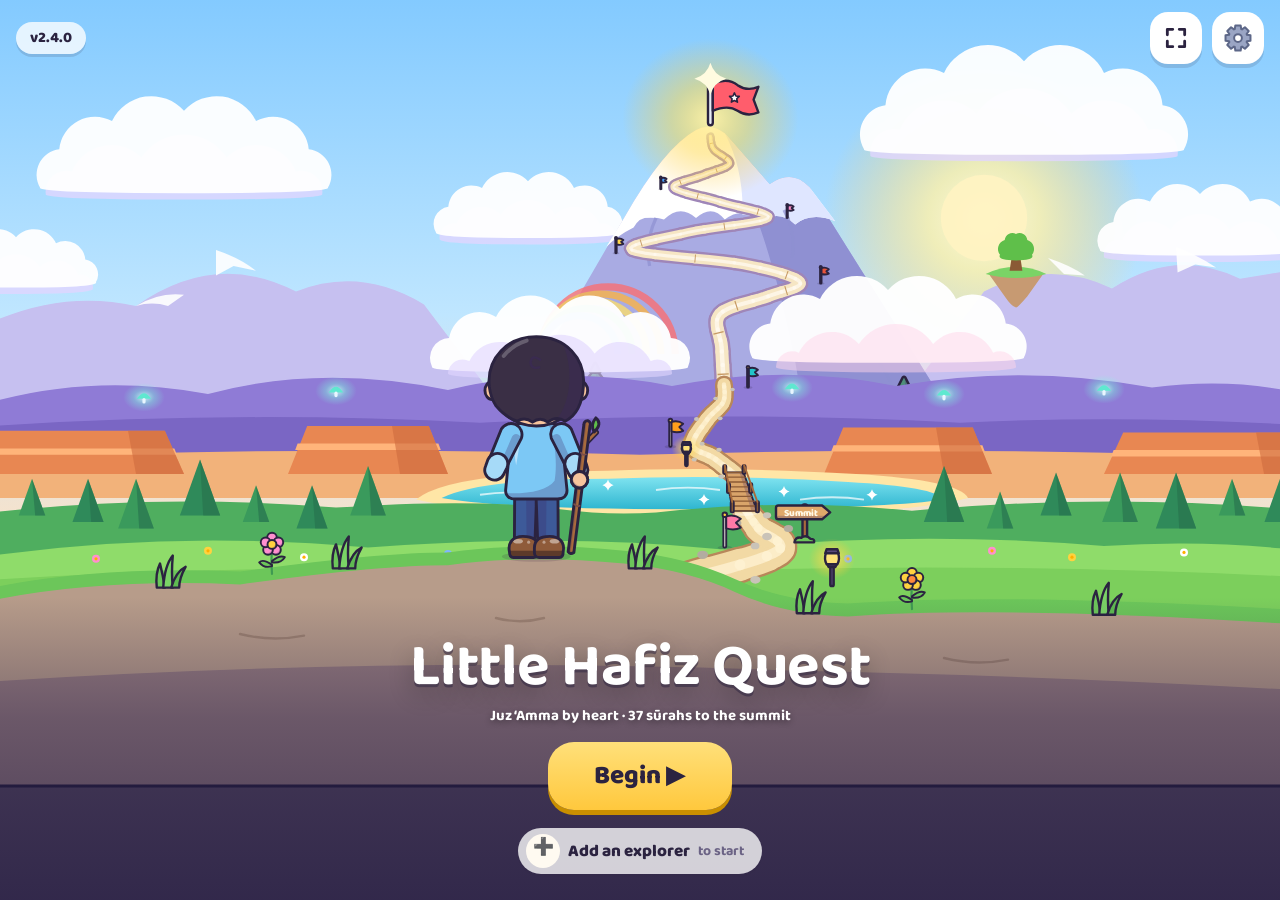
==== commit 38f93cce: "Little Hafiz Quest v2.4.0 - Gifts: every level finished for the first time wins a gift (a sticker,  " ====
--- a/index.html
+++ b/index.html
@@ -16,7 +16,7 @@
     Content Security Policy: only this site's own files may load. No third-party scripts, fonts or trackers.
     'unsafe-inline' is allowed for styles only, because each sūrah's colors are passed as inline CSS variables.
   -->
-  <meta http-equiv="Content-Security-Policy" content="default-src 'self'; script-src 'self'; style-src 'self' 'unsafe-inline'; img-src 'self' data:; font-src 'self'; media-src 'self'; connect-src 'self'; worker-src 'self'; object-src 'none'; base-uri 'none'; form-action 'none'">
+  <meta http-equiv="Content-Security-Policy" content="default-src 'self'; script-src 'self'; style-src 'self' 'unsafe-inline'; img-src 'self' data:; font-src 'self'; media-src 'self' blob:; connect-src 'self'; worker-src 'self'; object-src 'none'; base-uri 'none'; form-action 'none'">
   <meta name="referrer" content="no-referrer">
 
   <!-- Home Screen app -->
--- a/css/game.css
+++ b/css/game.css
@@ -60,6 +60,7 @@
   --gold2: #ff9f1c;
   --go: #2fbf71;
   --go2: #1f9a58;
+  --oktx: #17804a; /* green text on --okbg */
   --c: #14a899;
   --r: 26px;
   --barbg: rgba(205, 235, 255, 0.86);
@@ -101,6 +102,7 @@
     --gold2: #f08c1a;
     --go: #27a862;
     --go2: #16733f;
+    --oktx: #8ff0b6;
     --barbg: rgba(14, 15, 45, 0.86);
     --sunbg: radial-gradient(circle, #f4f1ff 0%, #c9c2ff 30%, rgba(140, 130, 255, 0) 68%);
     --sunop: 0.7;
@@ -133,6 +135,7 @@
   --gold2: #f08c1a;
   --go: #27a862;
   --go2: #16733f;
+  --oktx: #8ff0b6;
   --barbg: rgba(14, 15, 45, 0.86);
   --sunbg: radial-gradient(circle, #f4f1ff 0%, #c9c2ff 30%, rgba(140, 130, 255, 0) 68%);
   --sunop: 0.7;
@@ -164,6 +167,7 @@
   --gold2: #f08c1a;
   --go: #27a862;
   --go2: #16733f;
+  --oktx: #8ff0b6;
   --barbg: rgba(14, 15, 45, 0.86);
   --sunbg: radial-gradient(circle, #f4f1ff 0%, #c9c2ff 30%, rgba(140, 130, 255, 0) 68%);
   --sunop: 0.7;
@@ -1387,58 +1391,111 @@
   align-items: center;
   gap: 10px 8px;
 }
-.word {
+.wbox {
+  position: relative;
   font-family: 'Amiri Quran', 'Scheherazade New', serif;
   font-size: 24px;
   font-size: clamp(24px, 6.6vw, 32px);
+  font-weight: 400;
   line-height: 1.9;
   padding: 0 10px;
+  border: 0;
   border-radius: 14px;
   border-bottom: 5px solid var(--wc);
+  color: var(--ink);
+  cursor: pointer;
+  transition:
+    background 0.25s,
+    transform 0.25s;
+}
+.wbox .wnum {
+  position: absolute;
+  inset: 0;
+  display: none;
+  place-items: center;
+  font: 800 18px 'Baloo 2', system-ui, sans-serif;
+}
+.word {
   background: var(--wc10);
-  cursor: pointer;
-  transition: 0.25s;
+}
+.word .wnum,
+.wtile.shown .wnum {
+  display: none;
 }
 .word.new {
-  font-size: 40px;
-  font-size: clamp(40px, 12vw, 58px);
+  z-index: 1;
   background: var(--wc22);
   box-shadow: 0 0 0 3px var(--wc);
-  animation: popin 0.35s cubic-bezier(0.2, 1.6, 0.4, 1);
+  transform: scale(1.18);
+  animation: wordnew 0.35s cubic-bezier(0.2, 1.6, 0.4, 1);
+}
+@keyframes wordnew {
+  from {
+    transform: scale(0.6);
+  }
+  to {
+    transform: scale(1.18);
+  }
 }
 .word.ph {
-  min-width: 44px;
-  height: 30px;
-  border: 2px dashed var(--line);
-  border-bottom: 5px solid var(--wc45);
-  background: transparent;
-  padding: 0;
+  cursor: default;
+  background: var(--wc10);
+  outline: 2px dashed var(--line);
+  outline-offset: -2px;
+  border-bottom-color: var(--wc45);
+}
+.word.ph .wtx,
+.wtile:not(.shown) .wtx {
+  visibility: hidden;
+}
+.word.ph .wnum {
+  display: grid;
+  color: var(--soft);
+  opacity: 0.6;
 }
 .wtile {
-  min-width: 56px;
-  height: 56px;
-  border-radius: 14px;
   background: var(--wcd);
-  box-shadow: 0 4px 0 var(--wcdd);
+  border-bottom-color: var(--wcdd);
+  box-shadow: 0 2px 0 var(--wcdd);
   color: #fff;
-  font-weight: 800;
-  font-size: 18px;
+}
+.wtile:not(.shown) .wnum {
   display: grid;
-  place-items: center;
-  padding: 0 12px;
 }
 .wtile.shown {
   background: var(--wc12);
   color: var(--ink);
   box-shadow: none;
-  border-bottom: 5px solid var(--wc);
-  font-family: 'Amiri Quran', 'Scheherazade New', serif;
-  font-size: 24px;
-  font-size: clamp(24px, 6.6vw, 32px);
-  font-weight: 400;
-  height: auto;
-  line-height: 1.9;
+  border-bottom-color: var(--wc);
   animation: popin 0.3s cubic-bezier(0.2, 1.6, 0.4, 1);
+}
+/* the āyah's picture, so the words link to the picture from Look & Repeat */
+.wpic {
+  display: flex;
+  align-items: center;
+  justify-content: center;
+  gap: 8px;
+  margin: -4px auto 14px;
+  padding: 4px 14px 4px 6px;
+  border-radius: 99px;
+  background: var(--c14);
+  width: fit-content;
+  max-width: 100%;
+  font-weight: 800;
+  font-size: 16px;
+}
+.wpic .num {
+  width: 28px;
+  height: 28px;
+  border-radius: 50%;
+  background: var(--c);
+  color: #fff;
+  display: grid;
+  place-items: center;
+  font-size: 15px;
+}
+.wpic .pics .e {
+  font-size: 30px;
 }
 .wcount {
   text-align: center;
@@ -2730,7 +2787,7 @@
 }
 .hero-st.done {
   background: var(--okbg);
-  color: var(--go2);
+  color: var(--oktx);
 }
 .h2 small {
   display: block;
@@ -3124,17 +3181,12 @@
 .stones {
   margin: 0;
 }
-.stone,
-.stones.many .stone {
+.stone {
   width: 56px;
   height: 50px;
   background: none;
   box-shadow: none;
   border-radius: 0;
-}
-.stones.many .stone {
-  width: 44px;
-  height: 40px;
 }
 .stone .stbg {
   position: absolute;
@@ -3567,8 +3619,8 @@
   box-shadow: 0 0 0 4px var(--gold2);
 }
 .hairpick {
-  width: 54px;
-  height: 64px;
+  width: 62px;
+  height: 70px;
   border-radius: 16px;
   background: var(--card2);
   overflow: hidden;
@@ -3577,10 +3629,10 @@
 }
 .hairpick > svg {
   position: absolute;
-  width: 108px;
-  height: 162px;
-  left: -27px;
-  top: -4px;
+  width: 110px;
+  height: 165px;
+  left: -20px;
+  top: -26px;
 }
 .hairpick.on {
   outline: 4px solid var(--gold2);
@@ -5300,3 +5352,457 @@
     display: none;
   }
 }
+
+/* ---------- v2.4.0: the loop button (Look & Repeat, the muṣḥaf) ---------- */
+.loopbtn {
+  position: absolute;
+  top: 8px;
+  right: 8px;
+  z-index: 2;
+  width: 50px;
+  height: 50px;
+  padding: 0;
+  border-radius: 50%;
+  background: var(--card);
+  color: var(--soft);
+  display: grid;
+  place-items: center;
+}
+.loopbtn svg {
+  width: 46px;
+  height: 46px;
+  overflow: visible;
+}
+.loopbtn circle {
+  fill: none;
+  stroke-linecap: round;
+}
+.loopbtn .lr-track {
+  stroke: var(--line);
+  stroke-width: 4;
+}
+.loopbtn .lr-arc {
+  stroke: currentColor;
+  stroke-width: 4;
+  transition: stroke-dasharray 0.4s ease;
+}
+.loopbtn .lr-tip {
+  fill: none;
+  stroke: currentColor;
+  stroke-width: 3.4;
+  stroke-linecap: round;
+  stroke-linejoin: round;
+}
+.loopbtn text {
+  fill: currentColor;
+  font: 800 14px 'Baloo 2', system-ui, sans-serif;
+}
+.loopbtn.on {
+  color: var(--gold2);
+}
+.loopbtn:active {
+  transform: scale(0.92);
+}
+
+/* ---------- v2.4.0: downloading a long sūrah before it first plays ---------- */
+.dlcard {
+  text-align: center;
+}
+.dlico {
+  font-size: 44px;
+}
+.dlprog {
+  display: none;
+  height: 12px;
+  border-radius: 99px;
+  background: var(--line);
+  overflow: hidden;
+  margin: 12px 4px 4px;
+}
+.dlprog i {
+  display: block;
+  height: 100%;
+  width: 0;
+  border-radius: 99px;
+  background: var(--go);
+  transition: width 0.2s;
+}
+.dlcard.busy .dlprog {
+  display: block;
+}
+.dlcard.busy .row {
+  display: none;
+}
+
+/* ---------- v2.4.0: the Bismillah moon beside "Your quest" (breathes until tapped) ---------- */
+.h2.qhead2 {
+  display: flex;
+  align-items: center;
+  justify-content: space-between;
+  gap: 10px;
+}
+.bismbtn {
+  flex: none;
+  display: flex;
+  flex-direction: column;
+  align-items: center;
+  gap: 1px;
+  padding: 6px 10px 4px;
+  border-radius: 18px;
+  background: var(--card);
+  box-shadow: 0 4px 0 var(--shd);
+  color: var(--ink);
+}
+.bismbtn svg.i {
+  width: 30px;
+  height: 30px;
+}
+.bismbtn small {
+  font-size: 12px;
+  font-weight: 800;
+  color: var(--soft);
+  margin: 0;
+}
+.bismbtn.breathe {
+  animation: bismbreathe 2.2s ease-in-out infinite;
+}
+@keyframes bismbreathe {
+  0%,
+  100% {
+    transform: scale(1);
+    box-shadow:
+      0 4px 0 var(--shd),
+      0 0 0 0 rgba(255, 200, 61, 0);
+  }
+  50% {
+    transform: scale(1.1);
+    box-shadow:
+      0 4px 0 var(--shd),
+      0 0 0 9px rgba(255, 200, 61, 0.45);
+  }
+}
+@media (prefers-reduced-motion: reduce) {
+  .bismbtn.breathe {
+    animation: none;
+    box-shadow:
+      0 4px 0 var(--shd),
+      0 0 0 4px var(--gold);
+  }
+}
+
+/* ---------- v2.4.0: My Explorer's "Me" button in the top bar ---------- */
+.mebtn {
+  display: flex;
+  flex-direction: column;
+  gap: 0;
+  font-size: 24px;
+  line-height: 1;
+}
+.mebtn small {
+  font-size: 11px;
+  font-weight: 800;
+  color: var(--soft);
+}
+.mebtn.on {
+  background: var(--ink);
+}
+.mebtn.on small {
+  color: var(--card);
+}
+
+/* ---------- v2.4.0: stepping stones, at most two rows; long runs swipe sideways in sets ---------- */
+.stream .stones {
+  display: grid;
+  grid-template-columns: repeat(var(--cols, 5), 1fr);
+  justify-items: center;
+  row-gap: 14px;
+  max-width: 330px;
+  margin: 0 auto;
+  padding-top: 14px;
+}
+.stream .stone {
+  width: min(56px, 15vw);
+  height: min(50px, 13.4vw);
+}
+.stsets {
+  display: flex;
+  overflow-x: auto;
+  scroll-snap-type: x mandatory;
+  scrollbar-width: none;
+  overscroll-behavior-x: contain;
+}
+.stsets::-webkit-scrollbar {
+  display: none;
+}
+.stset {
+  flex: 0 0 100%;
+  scroll-snap-align: start;
+}
+.stdots {
+  display: flex;
+  justify-content: center;
+  gap: 8px;
+  margin-top: 10px;
+}
+.stdots button {
+  width: 12px;
+  height: 12px;
+  padding: 0;
+  border-radius: 50%;
+  background: rgba(255, 255, 255, 0.55);
+  box-shadow: 0 1px 2px rgba(0, 0, 0, 0.2);
+}
+.stdots button.on {
+  width: 26px;
+  border-radius: 99px;
+  background: #fff;
+}
+.stsets .stones {
+  padding-top: 30px; /* room for the frog and its "tap me!" inside the sideways scroller */
+}
+
+/* ---------- v2.4.0: the muṣḥaf (read the whole sūrah; hold an āyah to color its words) ---------- */
+.hero {
+  position: relative;
+}
+.bookbtn {
+  position: absolute;
+  top: 6px;
+  right: 0;
+  display: flex;
+  flex-direction: column;
+  align-items: center;
+  padding: 6px 10px 4px;
+  border-radius: 18px;
+  background: var(--card);
+  box-shadow: 0 4px 0 var(--shd);
+  font-size: 28px;
+  line-height: 1;
+}
+.bookbtn small {
+  font-size: 12px;
+  font-weight: 800;
+  color: var(--soft);
+  margin-top: 2px;
+}
+.bookbtn:active {
+  transform: translateY(3px);
+  box-shadow: 0 1px 0 var(--shd);
+}
+.mtools {
+  display: flex;
+  align-items: center;
+  justify-content: space-between;
+  gap: 10px;
+  margin: 2px 2px 10px;
+  font-weight: 600;
+  font-size: 15px;
+  color: var(--soft);
+  line-height: 1.3;
+}
+.mtools b {
+  color: var(--ink);
+}
+.mtools .loopbtn {
+  position: static;
+  flex: none;
+  box-shadow: 0 3px 0 var(--shd);
+}
+.card.mushaf {
+  padding: 16px 16px 20px;
+  -webkit-user-select: none;
+  user-select: none;
+  -webkit-touch-callout: none;
+}
+.mtitle {
+  font-family: 'Amiri Quran', 'Scheherazade New', serif;
+  font-size: 26px;
+  color: var(--cd);
+  border: 2px solid var(--c30);
+  border-radius: 16px;
+  padding: 0 14px;
+  display: inline-block;
+  line-height: 1.8;
+}
+.mbism {
+  font-family: 'Amiri Quran', 'Scheherazade New', serif;
+  font-size: 24px;
+  line-height: 2;
+  margin: 8px 0 4px;
+}
+.mtext {
+  font-family: 'Amiri Quran', 'Scheherazade New', serif;
+  font-size: 26px;
+  font-size: clamp(24px, 6.4vw, 32px);
+  line-height: 2.3;
+  text-align: justify;
+  text-align-last: center;
+  color: var(--ink);
+}
+.mayah {
+  border-radius: 10px;
+  transition: background 0.3s;
+  cursor: pointer;
+}
+.mayah.now {
+  background: var(--c14);
+  box-shadow: 0 0 0 3px var(--c14);
+}
+.mayah.sel {
+  background: none;
+  box-shadow: none;
+}
+.mnum {
+  color: var(--cd);
+  white-space: nowrap;
+}
+.mw {
+  background: var(--wc22);
+  border-bottom: 4px solid var(--wc);
+  border-radius: 8px;
+  padding: 0 3px;
+  box-decoration-break: clone;
+  -webkit-box-decoration-break: clone;
+}
+
+/* ---------- v2.4.0: the Picture Puzzle as a jigsaw ---------- */
+.pzboard {
+  position: relative;
+  width: 100%;
+  max-width: 420px;
+  margin: 6px auto 12px;
+}
+.pz-holes {
+  position: absolute;
+  inset: 0;
+  width: 100%;
+  height: 100%;
+  overflow: visible;
+}
+.pz-hole {
+  fill: var(--slot);
+  stroke: var(--soft);
+  stroke-width: 2.5;
+  stroke-dasharray: 7 6;
+  stroke-linejoin: round;
+}
+.pz-holes text {
+  font: 800 28px 'Baloo 2', system-ui, sans-serif;
+  fill: var(--soft);
+  opacity: 0.6;
+}
+.slot.pzslot {
+  position: absolute;
+  min-height: 0;
+  padding: 0;
+  border: 0;
+  border-radius: 16px;
+  background: transparent;
+}
+.slot.pzslot.ready {
+  box-shadow: inset 0 0 0 3px var(--gold2);
+}
+.slot.pzslot.over {
+  transform: none;
+  background: rgba(255, 200, 61, 0.3);
+}
+.pzp {
+  position: absolute;
+  padding: 0;
+  background: none;
+  animation: popin 0.4s cubic-bezier(0.2, 1.8, 0.4, 1);
+}
+.pz-svg {
+  position: absolute;
+  inset: 0;
+  width: 100%;
+  height: 100%;
+  overflow: visible;
+  filter: drop-shadow(0 3px 0 rgba(43, 35, 64, 0.22));
+}
+.pz-svg path {
+  stroke: #2b2340;
+  stroke-width: 3;
+  stroke-linejoin: round;
+}
+.pzbody {
+  position: absolute;
+  left: 16.2%;
+  top: 16.2%;
+  width: 67.6%;
+  height: 67.6%;
+  display: grid;
+  place-items: center;
+  pointer-events: none;
+  color: #2b2340;
+}
+.pzp .pics {
+  font-size: clamp(20px, 7.4vw, 34px);
+  line-height: 1.05;
+}
+.pzboard.full .pzp {
+  animation: pzdone 0.6s ease-out;
+}
+@keyframes pzdone {
+  50% {
+    transform: scale(1.06);
+  }
+}
+.pcard.pzt {
+  position: relative;
+  display: block;
+  width: 96px;
+  height: 96px;
+  min-width: 0;
+  min-height: 0;
+  padding: 0;
+  border-radius: 0;
+  background: none;
+  box-shadow: none;
+}
+.pcard.pzt .pics {
+  font-size: 24px;
+  line-height: 1.05;
+}
+.pcard.pzt.sel {
+  outline: none;
+  filter: drop-shadow(0 0 7px var(--gold2));
+}
+.deck.pzdeck {
+  gap: 2px 6px;
+}
+.drag-ghost.pzt {
+  box-shadow: none;
+  filter: drop-shadow(0 14px 16px rgba(0, 0, 0, 0.3));
+}
+.pzgroup {
+  display: flex;
+  flex-direction: column;
+  align-items: center;
+  gap: 2px;
+  line-height: 1.1;
+}
+.pzgroup .gm {
+  font-size: 13px;
+  letter-spacing: -1px;
+  max-width: 100%;
+  word-break: break-all;
+  text-align: center;
+}
+.pzgroup b {
+  font: 800 13px 'Baloo 2', system-ui, sans-serif;
+}
+.pzp .pzgroup .gm {
+  font-size: clamp(13px, 4vw, 18px);
+}
+.pzp .pzgroup b {
+  font-size: clamp(13px, 4vw, 17px);
+}
+.qstep.locked {
+  opacity: 0.62;
+}
+.qgo.lock {
+  background: none;
+  box-shadow: none;
+  font-size: 22px;
+}
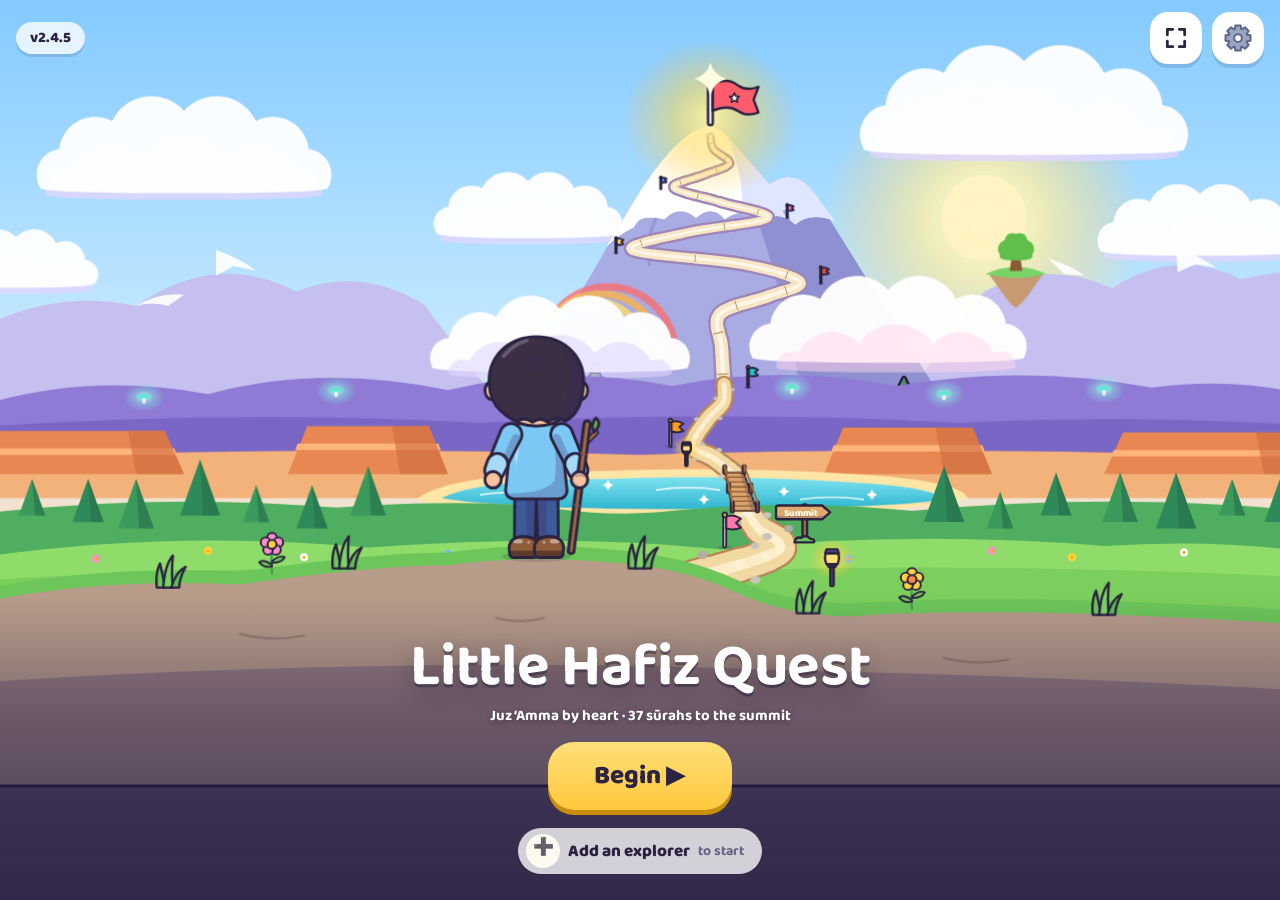
==== commit 38ef2820: "Little Hafiz Quest v2.4.5 - The phone's bars blend in: the status bar's color (theme-color) follows " ====
--- a/index.html
+++ b/index.html
@@ -21,8 +21,8 @@
 
   <!-- Home Screen app -->
   <link rel="manifest" href="manifest.webmanifest">
-  <meta name="theme-color" content="#bfe6ff" media="(prefers-color-scheme: light)">
-  <meta name="theme-color" content="#0e0f2d" media="(prefers-color-scheme: dark)">
+  <!-- the status bar's color: js/game.js keeps it matching the top of each screen -->
+  <meta name="theme-color" content="#7fc8ff">
   <meta name="mobile-web-app-capable" content="yes">
   <meta name="apple-mobile-web-app-capable" content="yes">
   <meta name="apple-mobile-web-app-title" content="Hafiz Quest">
--- a/css/game.css
+++ b/css/game.css
@@ -239,6 +239,8 @@
   padding-left: var(--gutl);
   padding-right: var(--gutr);
 }
+/* behind the phone's status bar (when the page reaches under it: installed, fullscreen, notches): the top
+   bar's own color on screens that have one; elsewhere the screen shows through */
 body::before {
   content: '';
   position: fixed;
@@ -247,7 +249,12 @@
   right: 0;
   height: env(safe-area-inset-top, 0px);
   z-index: 13;
-  background: var(--bg1);
+  background: transparent;
+}
+body.hasbar::before {
+  background: var(--barbg);
+  -webkit-backdrop-filter: blur(12px);
+  backdrop-filter: blur(12px);
 }
 .screen {
   animation: enter 0.45s cubic-bezier(0.2, 1.4, 0.4, 1);
@@ -539,7 +546,7 @@
   padding: 0 5px;
   border-radius: 99px;
   background: var(--c);
-  color: #fff;
+  color: var(--con, #fff);
   font-size: 15px;
   font-weight: 800;
   line-height: 1;
@@ -739,7 +746,7 @@
 }
 .dot.cur {
   background: var(--gold2);
-  color: #fff;
+  color: #2b2340;
   transform: scale(1.18);
   box-shadow:
     0 3px 0 #c46a00,
@@ -2100,8 +2107,11 @@
   position: fixed;
   top: 0;
   right: 0;
-  bottom: 0;
   left: 0;
+  /* a fixed height, not bottom: 0, so the scene doesn't jump when a phone's toolbars slide in or out at the
+     end of a page (the part below shows the page background, which is the same ground color) */
+  height: 100vh;
+  height: 100lvh;
   z-index: 0;
   pointer-events: none;
   overflow: hidden;
@@ -2124,6 +2134,7 @@
   right: 0;
   bottom: 0;
   height: 20vh;
+  height: 20lvh;
   min-height: 110px;
 }
 .scn-ground > svg {
@@ -2202,7 +2213,15 @@
   bottom: 0;
   left: 0;
   overflow: hidden;
-  background: #bfe6ff;
+  background: #967d80; /* the shaded ledge at the bottom of the picture, which stops short on tall phones */
+}
+:root[data-mode='dim'] .splash {
+  background: #584e69;
+}
+@media (prefers-color-scheme: dark) {
+  :root:not([data-mode='light']) .splash {
+    background: #584e69;
+  }
 }
 .sp-art {
   position: absolute;
@@ -2701,21 +2720,65 @@
   width: 52px;
   height: 52px;
 }
+/* v2.4.3: a floating world-map button under the settings button; tap it to show the worlds */
 .wrail {
   position: fixed;
-  right: max(6px, env(safe-area-inset-right, 0px));
-  top: 50%;
-  transform: translateY(-50%);
+  right: max(10px, env(safe-area-inset-right, 0px));
+  top: calc(max(10px, env(safe-area-inset-top, 0px)) + 66px);
   z-index: 11;
   display: flex;
+  flex-direction: column;
+  align-items: flex-end;
+  gap: 8px;
+}
+.wr-toggle {
+  position: relative;
+  width: 52px;
+  height: 52px;
+  border-radius: 18px;
+  background: var(--card);
+  box-shadow: 0 4px 0 var(--shd);
+  display: grid;
+  place-items: center;
+  font-size: 28px;
+  line-height: 1;
+}
+.wr-toggle:active {
+  transform: translateY(3px);
+  box-shadow: 0 1px 0 var(--shd);
+}
+.wr-cur {
+  position: absolute;
+  bottom: -5px;
+  right: -5px;
+  min-width: 20px;
+  height: 20px;
+  border-radius: 99px;
+  /* gold, so a world's number never looks like a sūrah's number (dark pills on the map) */
+  background: var(--gold2);
+  color: #2b2340;
+  font-size: 12px;
+  font-weight: 800;
+  display: grid;
+  place-items: center;
+}
+.wrail.open .wr-toggle {
+  background: var(--gold);
+}
+.wr-list {
+  display: none;
   flex-direction: column;
   gap: 9px;
-  background: rgba(255, 255, 255, 0.55);
+  background: var(--glass);
   -webkit-backdrop-filter: blur(6px);
   backdrop-filter: blur(6px);
-  padding: 8px 5px;
+  padding: 9px 6px;
   border-radius: 99px;
-  box-shadow: 0 4px 14px rgba(0, 0, 0, 0.12);
+  box-shadow: 0 4px 14px rgba(0, 0, 0, 0.18);
+}
+.wrail.open .wr-list {
+  display: flex;
+  animation: popin 0.25s cubic-bezier(0.2, 1.4, 0.4, 1);
 }
 .wr {
   width: 40px;
@@ -2880,9 +2943,7 @@
   letter-spacing: 1px;
 }
 .qstep.next {
-  outline: 4px solid var(--gold);
-  outline-offset: 2px;
-  animation: nextGlow 1.8s ease-in-out infinite;
+  /* v2.4.1: no glow; the child picks a step (only the Bismillah moon breathes) */
 }
 @keyframes nextGlow {
   50% {
@@ -4349,11 +4410,10 @@
   .pchip {
     font-size: 15px;
   }
-  /* a compact world rail that stays clear of the top bar */
-  .wrail {
+  /* a compact list of worlds */
+  .wr-list {
     gap: 4px;
-    padding: 4px;
-    top: calc(50% + 34px);
+    padding: 5px 4px;
   }
   .wr {
     width: 30px;
@@ -4462,13 +4522,22 @@
   text-align: center;
   box-shadow: 0 3px 0 #c98f00;
   z-index: 2;
+  padding: 0;
   pointer-events: none;
   opacity: 0;
   transition: opacity 0.2s;
 }
-.cpwrap.more-r .cpmore {
+.cpwrap.more-r .cpmore:not(.cpless),
+.cpwrap.more-l .cpmore.cpless {
   opacity: 1;
+  pointer-events: auto;
+}
+.cpwrap.more-r .cpmore:not(.cpless) {
   animation: nudgeR 1.2s ease-in-out infinite;
+}
+.cpmore.cpless {
+  right: auto;
+  left: 6px;
 }
 @keyframes nudgeR {
   50% {
@@ -5491,16 +5560,25 @@
 }
 
 /* ---------- v2.4.0: My Explorer's "Me" button in the top bar ---------- */
-.mebtn {
+.icon-btn.mebtn {
   display: flex;
   flex-direction: column;
-  gap: 0;
-  font-size: 24px;
+  align-items: center;
+  justify-content: center;
+  gap: 2px;
+  padding: 0;
+  overflow: hidden;
+}
+.mebtn > span {
+  font-size: 22px;
   line-height: 1;
+  height: 22px;
 }
 .mebtn small {
+  display: block;
   font-size: 11px;
   font-weight: 800;
+  line-height: 1;
   color: var(--soft);
 }
 .mebtn.on {
@@ -5567,6 +5645,7 @@
 }
 .bookbtn {
   position: absolute;
+  z-index: 3; /* above the bobbing sūrah picture, which would otherwise catch the tap */
   top: 6px;
   right: 0;
   display: flex;
@@ -5602,11 +5681,6 @@
 }
 .mtools b {
   color: var(--ink);
-}
-.mtools .loopbtn {
-  position: static;
-  flex: none;
-  box-shadow: 0 3px 0 var(--shd);
 }
 .card.mushaf {
   padding: 16px 16px 20px;
@@ -5806,3 +5880,639 @@
   box-shadow: none;
   font-size: 22px;
 }
+
+/* ---------- v2.4.1: the Listen button keeps its size, and turns golden while playing ---------- */
+.listen {
+  width: 132px;
+}
+.listen > span:nth-child(2) {
+  flex: 1;
+  min-width: 0;
+}
+.listen small {
+  display: block;
+  white-space: nowrap;
+  overflow: hidden;
+  text-overflow: ellipsis;
+}
+.listen.playing {
+  background: linear-gradient(180deg, #ffe066, #f5b800);
+  box-shadow: 0 5px 0 #b88400;
+  color: #3a2a00;
+}
+.listen.playing .ic {
+  background: rgba(255, 255, 255, 0.35);
+}
+.listen.playing .stop {
+  background: #3a2a00;
+}
+.listen.playing .ic::before,
+.listen.playing .ic::after {
+  border-color: #fff8d6;
+}
+
+/* ---------- v2.4.1: puzzle pictures fit inside the piece; the dragged piece shows under the finger ---------- */
+.pzbody {
+  container-type: size;
+}
+.pics.pzpics {
+  display: flex;
+  flex-wrap: wrap;
+  justify-content: center;
+  align-content: center;
+  width: 62%;
+  line-height: 1;
+  font-size: 18px; /* browsers without container units */
+}
+.pzpics .e {
+  line-height: 1.1;
+}
+.pzp .pics.pzpics.n1,
+.pcard.pzt .pics.pzpics.n1 {
+  font-size: 44cqw;
+}
+.pzp .pics.pzpics.n2,
+.pcard.pzt .pics.pzpics.n2 {
+  font-size: 28cqw;
+}
+.pzp .pics.pzpics.n3,
+.pcard.pzt .pics.pzpics.n3 {
+  font-size: 24cqw;
+}
+.pzp .pzgroup .gm,
+.pcard.pzt .pzgroup .gm {
+  font-size: 11cqw;
+  max-width: 62cqw;
+}
+.pzp .pzgroup b,
+.pcard.pzt .pzgroup b {
+  font-size: 13cqw;
+}
+.pcard.pzt.drag-ghost {
+  position: fixed;
+  z-index: 60;
+}
+
+/* ---------- v2.4.1: each world's own setting behind the stepping stones ---------- */
+.stream {
+  position: relative;
+  overflow: hidden;
+  background: none;
+  padding: 30px 6px 34px;
+}
+.stback {
+  position: absolute;
+  inset: 0;
+  pointer-events: none;
+}
+.stback > svg {
+  position: absolute;
+  inset: 0;
+  width: 100%;
+  height: 100%;
+}
+.stprop {
+  position: absolute;
+  transform: translateX(-50%);
+}
+.stprop.top {
+  top: -18px;
+}
+.stprop.bot {
+  bottom: -6px;
+}
+.stprop svg {
+  width: 100%;
+  height: 100%;
+  display: block;
+  overflow: visible;
+}
+.stream .stones,
+.stream .stsets,
+.stream .stdots {
+  position: relative;
+  z-index: 1;
+}
+
+/* ---------- v2.4.1: more moves, some with what the explorer is wearing ---------- */
+.ex.mv-look .ex-head {
+  animation: mvLook 1.6s ease-in-out;
+}
+.ex.mv-look .ex-eyes {
+  animation: mvLookEyes 1.6s ease-in-out;
+}
+.ex.mv-march .ex-leg-l {
+  animation: mvStep 0.4s ease-in-out 4;
+}
+.ex.mv-march .ex-leg-r {
+  animation: mvStep 0.4s ease-in-out 0.2s 4;
+}
+.ex.mv-march .ex-arm-l,
+.ex.mv-march .ex-arm-r {
+  animation: lhq-swing 0.4s ease-in-out 4;
+}
+.ex.mv-petrun .ex-pet {
+  transform-origin: 164px 291px;
+  animation: mvPetRun 1.6s ease-in-out;
+}
+.ex.mv-hattip .ex-hat {
+  transform-box: view-box;
+  transform-origin: 120px 70px;
+  animation: mvHatTip 1.5s ease-in-out;
+}
+.ex.mv-hattip .ex-head {
+  animation: mvNod 1.5s ease-in-out;
+}
+.ex-front.mv-watch .ex-arm-r {
+  animation: mvWatchArm 1.6s ease-in-out;
+}
+.ex.mv-watch .ex-head {
+  animation: mvWatchHead 1.6s ease-in-out;
+}
+.ex-front.mv-stomp .ex-arm-r {
+  animation: mvStomp 0.76s ease-in-out 2;
+}
+.ex-front.mv-shield .ex-arm-l {
+  animation: mvShield 1.6s ease-in-out;
+}
+.ex.mv-cape .ex-cape {
+  animation: mvCape 1.4s ease-in-out;
+}
+.ex.mv-glasses .ex-glasses {
+  animation: mvGlasses 1.2s ease-in-out;
+}
+.ex.mv-glasses .ex-eyes {
+  animation: mvSquint 1.2s ease-in-out;
+}
+@keyframes mvLook {
+  0%, 100% { transform: none; }
+  25%, 40% { transform: rotate(-9deg); }
+  60%, 80% { transform: rotate(9deg); }
+}
+@keyframes mvLookEyes {
+  0%, 100% { transform: none; }
+  25%, 40% { transform: translateX(-4px); }
+  60%, 80% { transform: translateX(4px); }
+}
+@keyframes mvStep {
+  0%, 100% { transform: none; }
+  50% { transform: translateY(-12px); }
+}
+@keyframes mvPetRun {
+  0% { transform: none; }
+  40% { transform: translateX(-170px); }
+  50% { transform: translateX(-170px) scaleX(-1); }
+  90% { transform: translateX(0) scaleX(-1); }
+  100% { transform: none; }
+}
+@keyframes mvHatTip {
+  0%, 100% { transform: none; }
+  30%, 65% { transform: translate(4px, -22px) rotate(14deg); }
+}
+@keyframes mvNod {
+  0%, 100% { transform: none; }
+  30%, 65% { transform: rotate(4deg) translateY(4px); }
+}
+@keyframes mvWatchArm {
+  0%, 100% { transform: none; }
+  25%, 75% { transform: rotate(-62deg); }
+}
+@keyframes mvWatchHead {
+  0%, 100% { transform: none; }
+  25%, 75% { transform: rotate(10deg) translateY(3px); }
+}
+@keyframes mvStomp {
+  0%, 100% { transform: none; }
+  45% { transform: translateY(-14px); }
+  60% { transform: translateY(2px); }
+}
+@keyframes mvShield {
+  0%, 100% { transform: none; }
+  25%, 75% { transform: rotate(-72deg); }
+}
+@keyframes mvCape {
+  0%, 100% { transform: none; }
+  20% { transform: skewX(14deg) scaleX(1.08); }
+  45% { transform: skewX(-12deg) scaleX(1.1); }
+  70% { transform: skewX(8deg); }
+}
+@keyframes mvGlasses {
+  0%, 100% { transform: none; }
+  30% { transform: translateY(-5px); }
+  50% { transform: translateY(1px); }
+  65% { transform: translateY(-3px); }
+}
+
+/* ---------- v2.4.1: the map's My Explorer button is the explorer's own face ---------- */
+.hud-me .phead {
+  width: 40px;
+  height: 40px;
+  background: var(--card2);
+}
+.hud-me {
+  padding: 0; /* no default button padding: it pushed the face off-center */
+}
+.hud-me .phead > svg {
+  /* head (92, 112 of 200×300) in the middle of the circle */
+  width: 62px;
+  height: 93px;
+  left: calc(50% - 28.5px);
+  top: calc(50% - 35px);
+}
+
+/* ---------- v2.4.1: "My look" in My Explorer's top bar ---------- */
+.mebtn {
+  flex: none;
+  height: 44px;
+  padding: 0 14px;
+  border-radius: 16px;
+  background: var(--card);
+  box-shadow: 0 4px 0 var(--shd);
+  font-weight: 800;
+  font-size: 15px;
+  line-height: 1;
+  white-space: nowrap;
+  display: flex;
+  align-items: center;
+}
+.mebtn.on {
+  background: var(--go);
+  color: #fff;
+  box-shadow: 0 4px 0 var(--go2);
+}
+.mebtn:active {
+  transform: translateY(3px);
+  box-shadow: 0 1px 0 var(--shd);
+}
+.wd-side.wd-show {
+  right: 8%;
+  bottom: 14px;
+  background: var(--gold);
+  color: #2b2340;
+}
+
+/* ---------- v2.4.1: my achievements ---------- */
+.show-stage {
+  position: relative;
+  height: 46vh;
+  min-height: 260px;
+  max-height: 420px;
+  display: flex;
+  flex-direction: column;
+  align-items: center;
+  justify-content: flex-end;
+}
+.show-stage .wd-ex {
+  height: 88%;
+}
+.show-stage .wd-ex > svg.ex {
+  height: 100%;
+  width: auto;
+  aspect-ratio: 2 / 3;
+}
+.achgrid {
+  display: grid;
+  grid-template-columns: 1fr 1fr;
+  gap: 8px;
+  margin: 14px 0 12px;
+}
+.ach {
+  display: grid;
+  grid-template-columns: auto 1fr;
+  grid-template-rows: auto auto;
+  column-gap: 8px;
+  align-items: center;
+  padding: 8px 12px;
+  border-radius: 18px;
+  background: var(--glass);
+  box-shadow: 0 3px 0 var(--shd);
+}
+.ach-ic {
+  grid-row: span 2;
+  font-size: 26px;
+}
+.ach b {
+  font-size: 20px;
+  line-height: 1.1;
+}
+.ach small {
+  font-size: 12.5px;
+  font-weight: 700;
+  color: var(--soft);
+  line-height: 1.15;
+}
+.ach:last-child:nth-child(odd) {
+  grid-column: span 2;
+}
+
+/* ---------- v2.4.2: readable on every world, in both themes ---------- */
+/* Text that sits right on the world's sky: dark ink on a light sky, light ink on a dark one (set from the
+   sky's colors in setScene), with a soft glow so it stays clear over the scenery. */
+:root[data-scn='light'] {
+  --on: #2b2340;
+  --on-soft: #463e60;
+  --on-halo: rgba(255, 255, 255, 0.8);
+}
+:root[data-scn='dark'] {
+  --on: #ffffff;
+  --on-soft: #f0ecff;
+  --on-halo: rgba(18, 14, 46, 0.78);
+}
+.hero-en,
+.screen > .h2,
+.qsep,
+.wlabel,
+.mtools,
+.donescr > h2,
+.donescr > p,
+.screen > .saveinfo {
+  color: var(--on, var(--ink));
+  text-shadow:
+    0 0 2px var(--on-halo, transparent),
+    0 0 6px var(--on-halo, transparent),
+    0 0 12px var(--on-halo, transparent);
+}
+.screen > .h2 small,
+.qsep small,
+.qsep span,
+.mtools b {
+  color: var(--on-soft, var(--soft));
+}
+.mtools b {
+  color: var(--on, var(--ink));
+}
+.screen > .h2 .bismbtn small {
+  color: var(--soft);
+  text-shadow: none;
+}
+.hero-ar,
+.mtitle,
+.mnum,
+.qn {
+  color: var(--ct, var(--cd));
+}
+.wpic .num {
+  color: var(--con, #fff);
+}
+
+/* ---------- v2.4.2 ---------- */
+/* the muṣḥaf's loop button floats in the corner, always in reach while reading */
+.mfloat .loopbtn {
+  position: fixed;
+  top: auto;
+  right: max(16px, env(safe-area-inset-right, 0px));
+  bottom: calc(18px + env(safe-area-inset-bottom, 0px));
+  z-index: 30;
+  width: 60px;
+  height: 60px;
+  box-shadow:
+    0 4px 0 var(--shd),
+    0 8px 22px rgba(0, 0, 0, 0.22);
+}
+.mfloat .loopbtn svg {
+  width: 54px;
+  height: 54px;
+}
+.mushafscr {
+  padding-bottom: 96px; /* room to read the last line above the loop button */
+}
+/* colored words: tidy boxes that neither overlap nor push the lines apart */
+.mw {
+  display: inline-block;
+  line-height: 1.5;
+  padding: 0 4px;
+  margin: 0 1px;
+  border-bottom-width: 3px;
+  vertical-align: baseline;
+}
+/* the puzzle: the place a piece didn't fit blinks red */
+.pz-holes g.bad .pz-hole {
+  animation: pzbad 0.9s ease-in-out;
+}
+@keyframes pzbad {
+  0%,
+  40%,
+  80% {
+    stroke: #ff3b4e;
+    stroke-dasharray: none;
+    stroke-width: 5;
+    fill: rgba(255, 59, 78, 0.18);
+  }
+  20%,
+  60%,
+  100% {
+    stroke: var(--soft);
+  }
+}
+/* Listen ↔ Stop: pressing keeps the button's own dark edge (golden while playing) */
+.listen.playing:active {
+  transform: translateY(4px);
+  box-shadow: 0 1px 0 #b88400;
+}
+.listen {
+  transition:
+    transform 0.08s,
+    box-shadow 0.08s;
+}
+/* My Explorer: Comfy and Turn on one side, Awards on the other */
+.wd-side.wd-turn {
+  right: auto;
+  left: 8%;
+  bottom: 78px;
+}
+/* the share picture, with Share and Save */
+.sharecard {
+  text-align: center;
+}
+.shareimg {
+  display: block;
+  width: 100%;
+  max-width: 300px;
+  margin: 0 auto 6px;
+  border-radius: 18px;
+  box-shadow: 0 4px 14px rgba(0, 0, 0, 0.18);
+  -webkit-touch-callout: default;
+}
+
+/* ---------- v2.4.3 ---------- */
+/* Stepping Stones: "Not quite" and "Said it!" side by side; the hint is a small bulb under the āyah */
+.hintbtn {
+  display: grid;
+  place-items: center;
+  width: 46px;
+  height: 46px;
+  margin: 10px auto 0;
+  border-radius: 50%;
+  background: #fff3c4;
+  box-shadow: 0 3px 0 #e0b84a;
+  font-size: 24px;
+  line-height: 1;
+}
+.hintbtn:active {
+  transform: translateY(2px);
+  box-shadow: 0 1px 0 #e0b84a;
+}
+/* My Explorer: the side buttons a little further from the explorer */
+.wd-comfy,
+.wd-side.wd-turn {
+  left: 3%;
+}
+.wd-side.wd-show {
+  right: 3%;
+}
+
+/* ---------- v2.4.4 ---------- */
+.hintbtn {
+  width: fit-content;
+  height: 40px;
+  padding: 0 16px;
+  border-radius: 99px;
+  font-size: 16px;
+  font-weight: 800;
+  color: #6b4d00;
+  gap: 4px;
+  display: flex;
+  align-items: center;
+}
+/* the worlds' numbers in the list are gold too (a finished world's stays green) */
+.wr-n {
+  background: var(--gold2);
+  color: #2b2340;
+}
+/* How to use it: a scrolling card */
+.helpcard {
+  text-align: left;
+  max-height: calc(100vh - 40px);
+  max-height: calc(100dvh - 40px);
+  overflow-y: auto;
+  overscroll-behavior: contain;
+}
+.helpcard a {
+  color: #3d7be0;
+  font-weight: 800;
+}
+.helpbtn {
+  font-size: 24px;
+}
+.helpcard h3 {
+  text-align: center;
+}
+
+/* ---------- v2.4.5 ---------- */
+/* the map's 📖 and ⭐ counters: icon, number and total centered in the box */
+.hud .hud-stars {
+  display: inline-flex;
+  align-items: center;
+  justify-content: center;
+  gap: 4px;
+  height: 40px;
+  padding: 0 14px;
+  line-height: 1;
+}
+.hud-stars b,
+.hud-stars small {
+  line-height: 1;
+}
+.hud-stars small {
+  align-self: center;
+  margin: 3px 0 0 -3px; /* the small total sits right after the number, on its baseline */
+}
+/* the worlds button: a little folded map, with the world on screen written under it */
+.wr-toggle {
+  width: 64px;
+  height: 64px;
+  padding: 4px 0 6px;
+  display: flex;
+  flex-direction: column;
+  align-items: center;
+  justify-content: center;
+  gap: 2px;
+}
+.wr-mapic {
+  width: 38px;
+  height: 32px;
+  display: block;
+}
+.wr-toggle .wr-cur {
+  position: static;
+  min-width: 0;
+  height: auto;
+  background: none;
+  color: var(--ink);
+  font-size: 11.5px;
+  font-weight: 800;
+  line-height: 1;
+  white-space: nowrap;
+}
+.wrail.open .wr-toggle .wr-cur {
+  color: #2b2340;
+}
+/* the list of worlds: a card, one row per world */
+.wr-list {
+  flex-direction: column;
+  align-items: stretch;
+  gap: 4px;
+  width: 206px;
+  max-height: calc(100vh - 170px);
+  max-height: calc(100dvh - 170px);
+  overflow-y: auto;
+  padding: 8px;
+  border-radius: 22px;
+}
+.wr-list .wr {
+  width: auto;
+  height: auto;
+  display: flex;
+  align-items: center;
+  gap: 10px;
+  padding: 5px 8px 5px 5px;
+  border-radius: 16px;
+  background: none;
+  text-align: left;
+  transform: none;
+  box-shadow: none;
+}
+.wr-list .wr.on {
+  background: var(--c14, rgba(255, 200, 61, 0.22));
+  box-shadow: inset 0 0 0 2px var(--wc);
+  transform: none;
+}
+.wr-dot {
+  position: relative;
+  flex: none;
+  width: 44px;
+  height: 44px;
+  border-radius: 50%;
+  background: conic-gradient(var(--wc) calc(var(--p) * 1%), rgba(0, 0, 0, 0.12) 0);
+}
+.wr-list .wr-ic {
+  top: 3px;
+  right: 3px;
+  bottom: 3px;
+  left: 3px;
+}
+.wr-ic svg {
+  width: 72%;
+  height: 72%;
+  margin-top: 6%;
+}
+.wr-tx {
+  display: flex;
+  flex-direction: column;
+  min-width: 0;
+  line-height: 1.15;
+}
+.wr-tx b {
+  font-size: 15px;
+}
+.wr-tx small {
+  font-size: 12px;
+  font-weight: 700;
+  color: var(--soft);
+  white-space: nowrap;
+  overflow: hidden;
+  text-overflow: ellipsis;
+}
+.wr.done .wr-tx b {
+  color: var(--go);
+}
--- a/css/art.css
+++ b/css/art.css
@@ -509,6 +509,13 @@
 .ex.ex-win .ex-arm-l {
   transform: rotate(-116deg);
 }
+/* from the back the arms are mirrored, so they turn the other way */
+.ex-back.ex-win .ex-arm-r {
+  transform: rotate(-116deg);
+}
+.ex-back.ex-win .ex-arm-l {
+  transform: rotate(116deg);
+}
 .ex.ex-win .ex-all,
 .ex.ex-win .ex-pet {
   transform-box: view-box;
